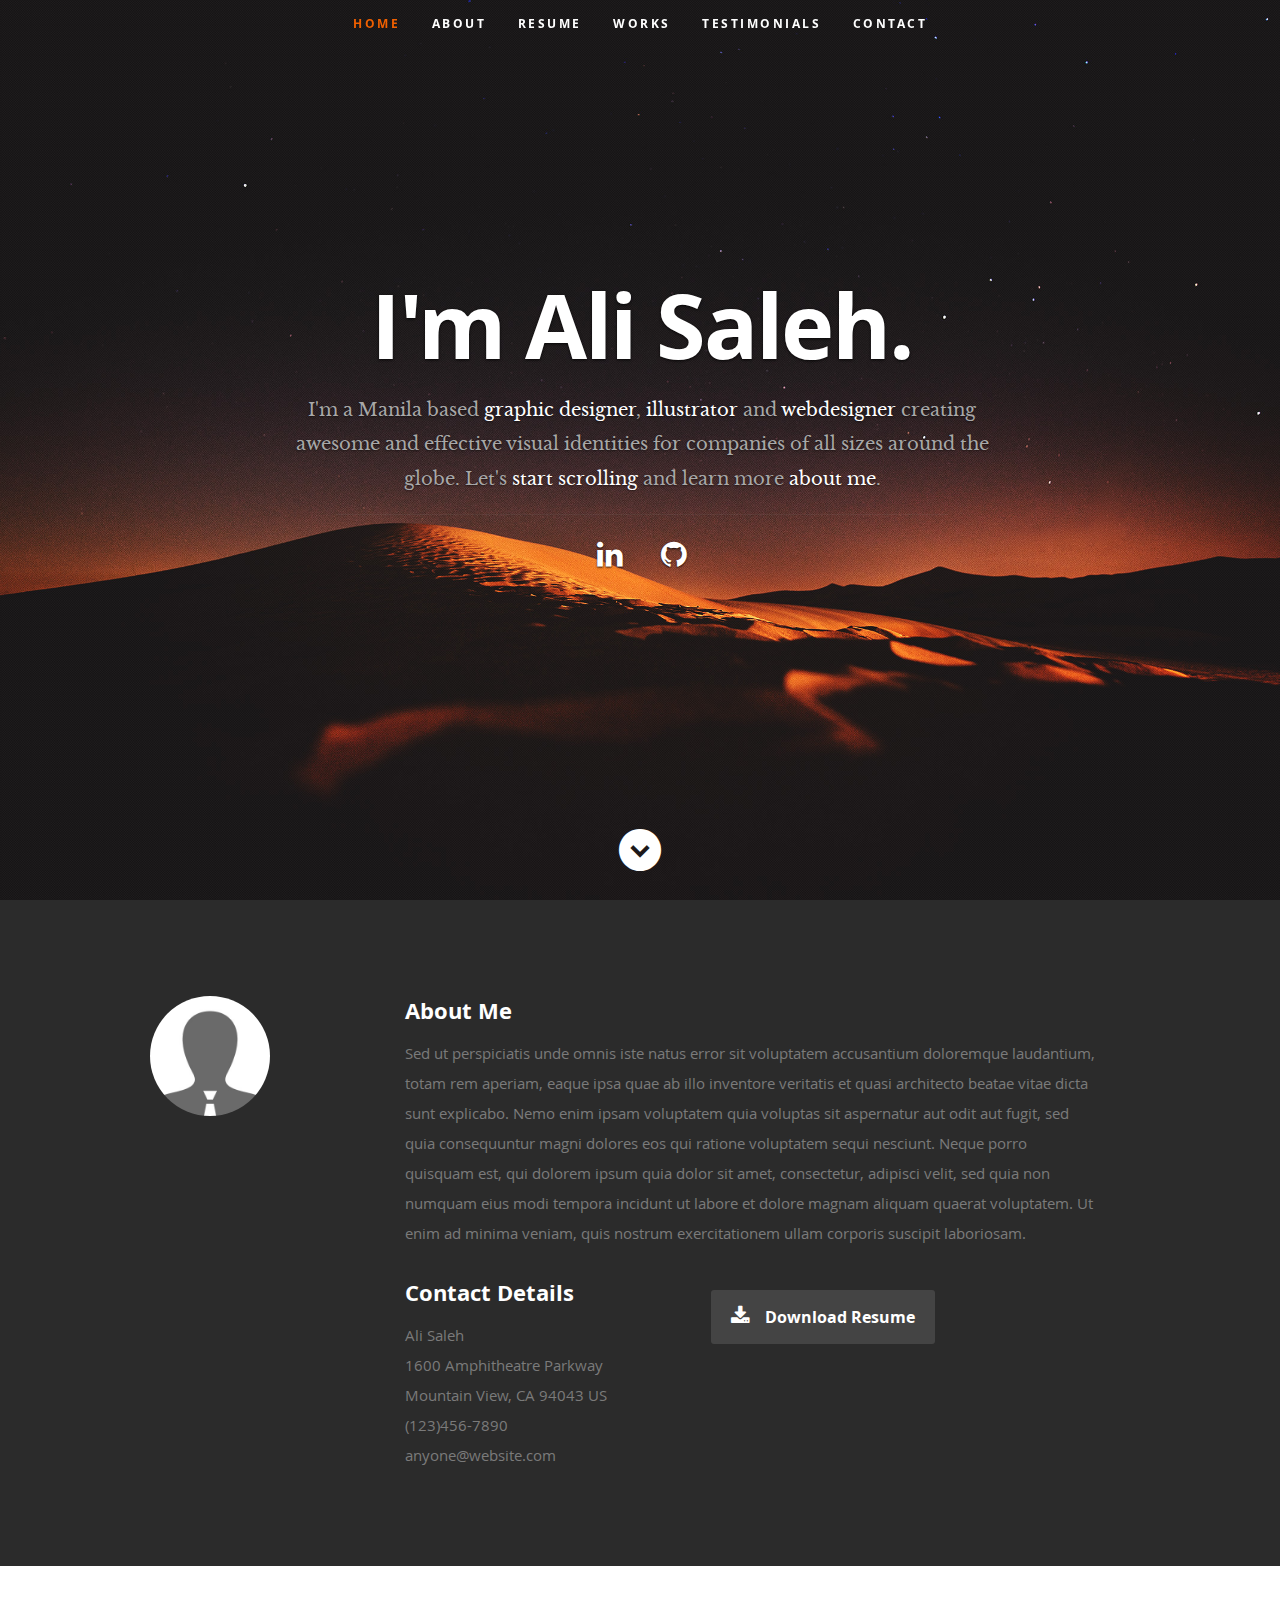
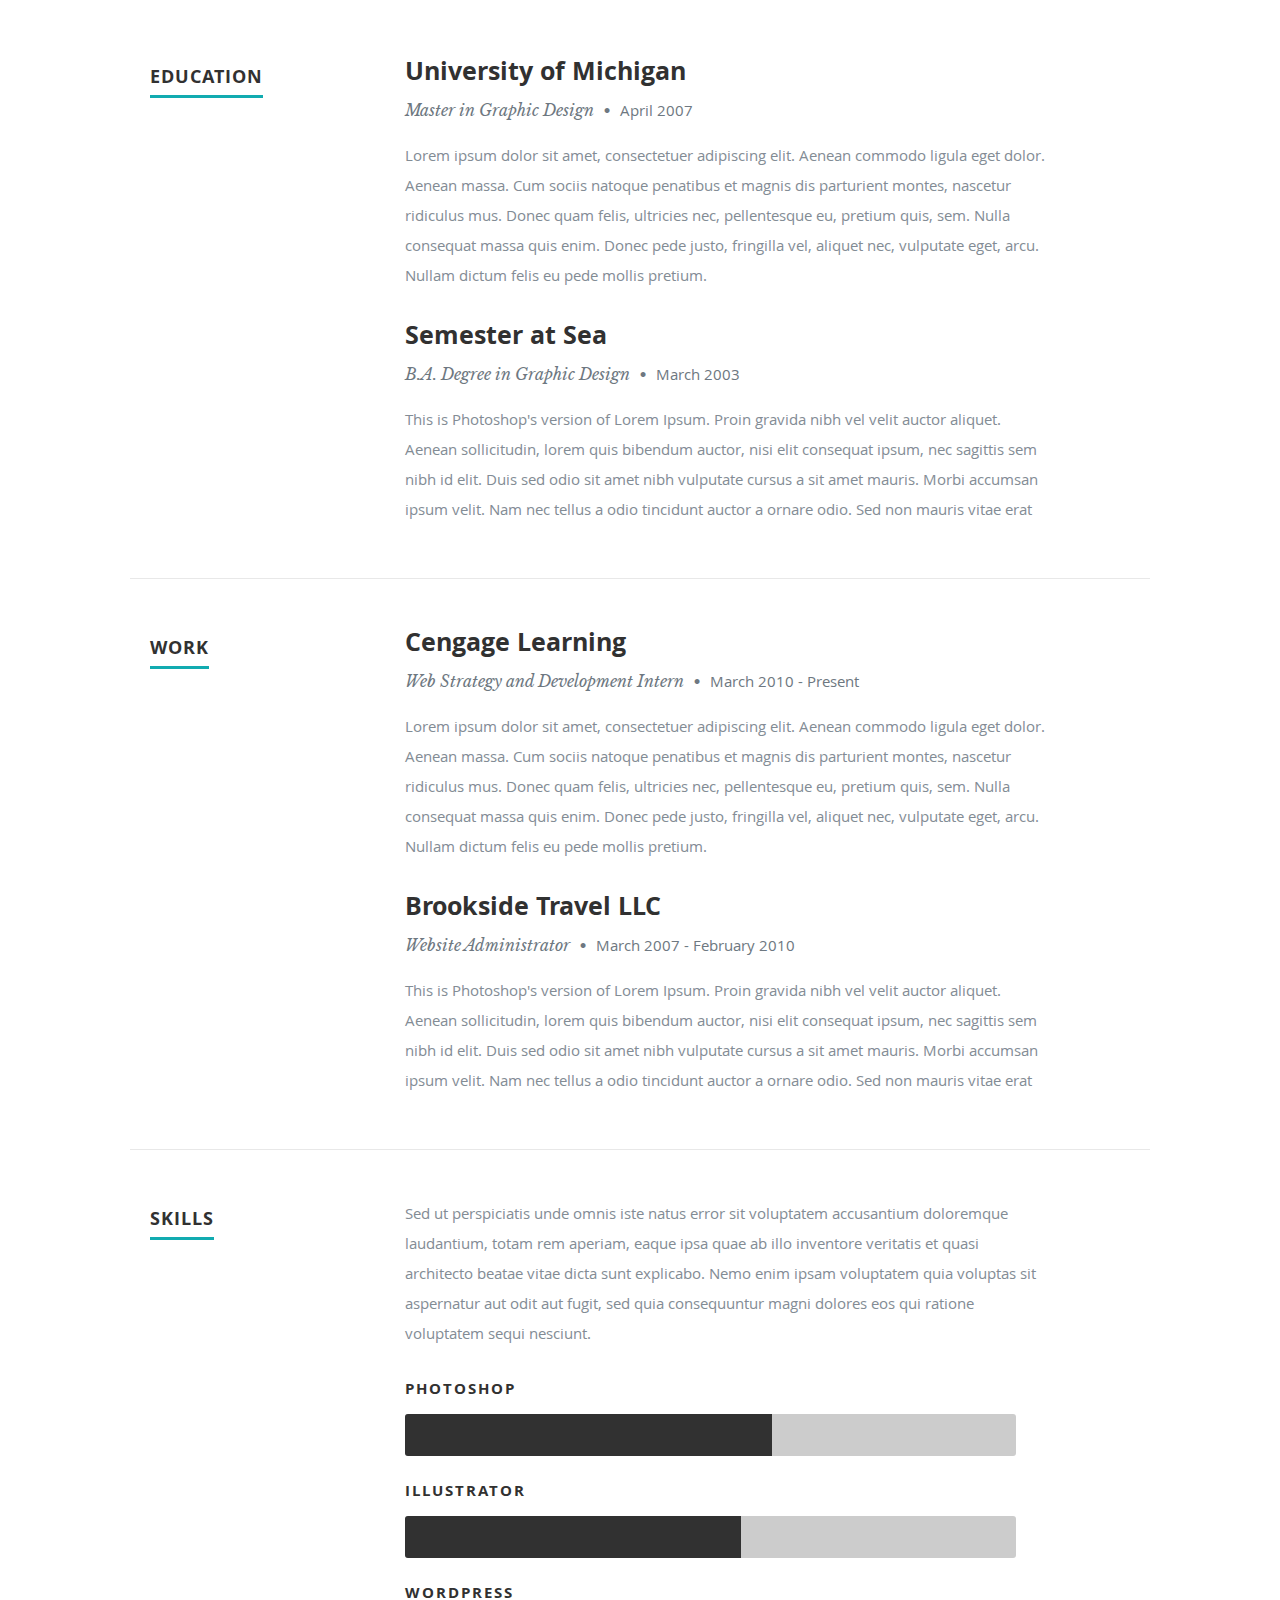
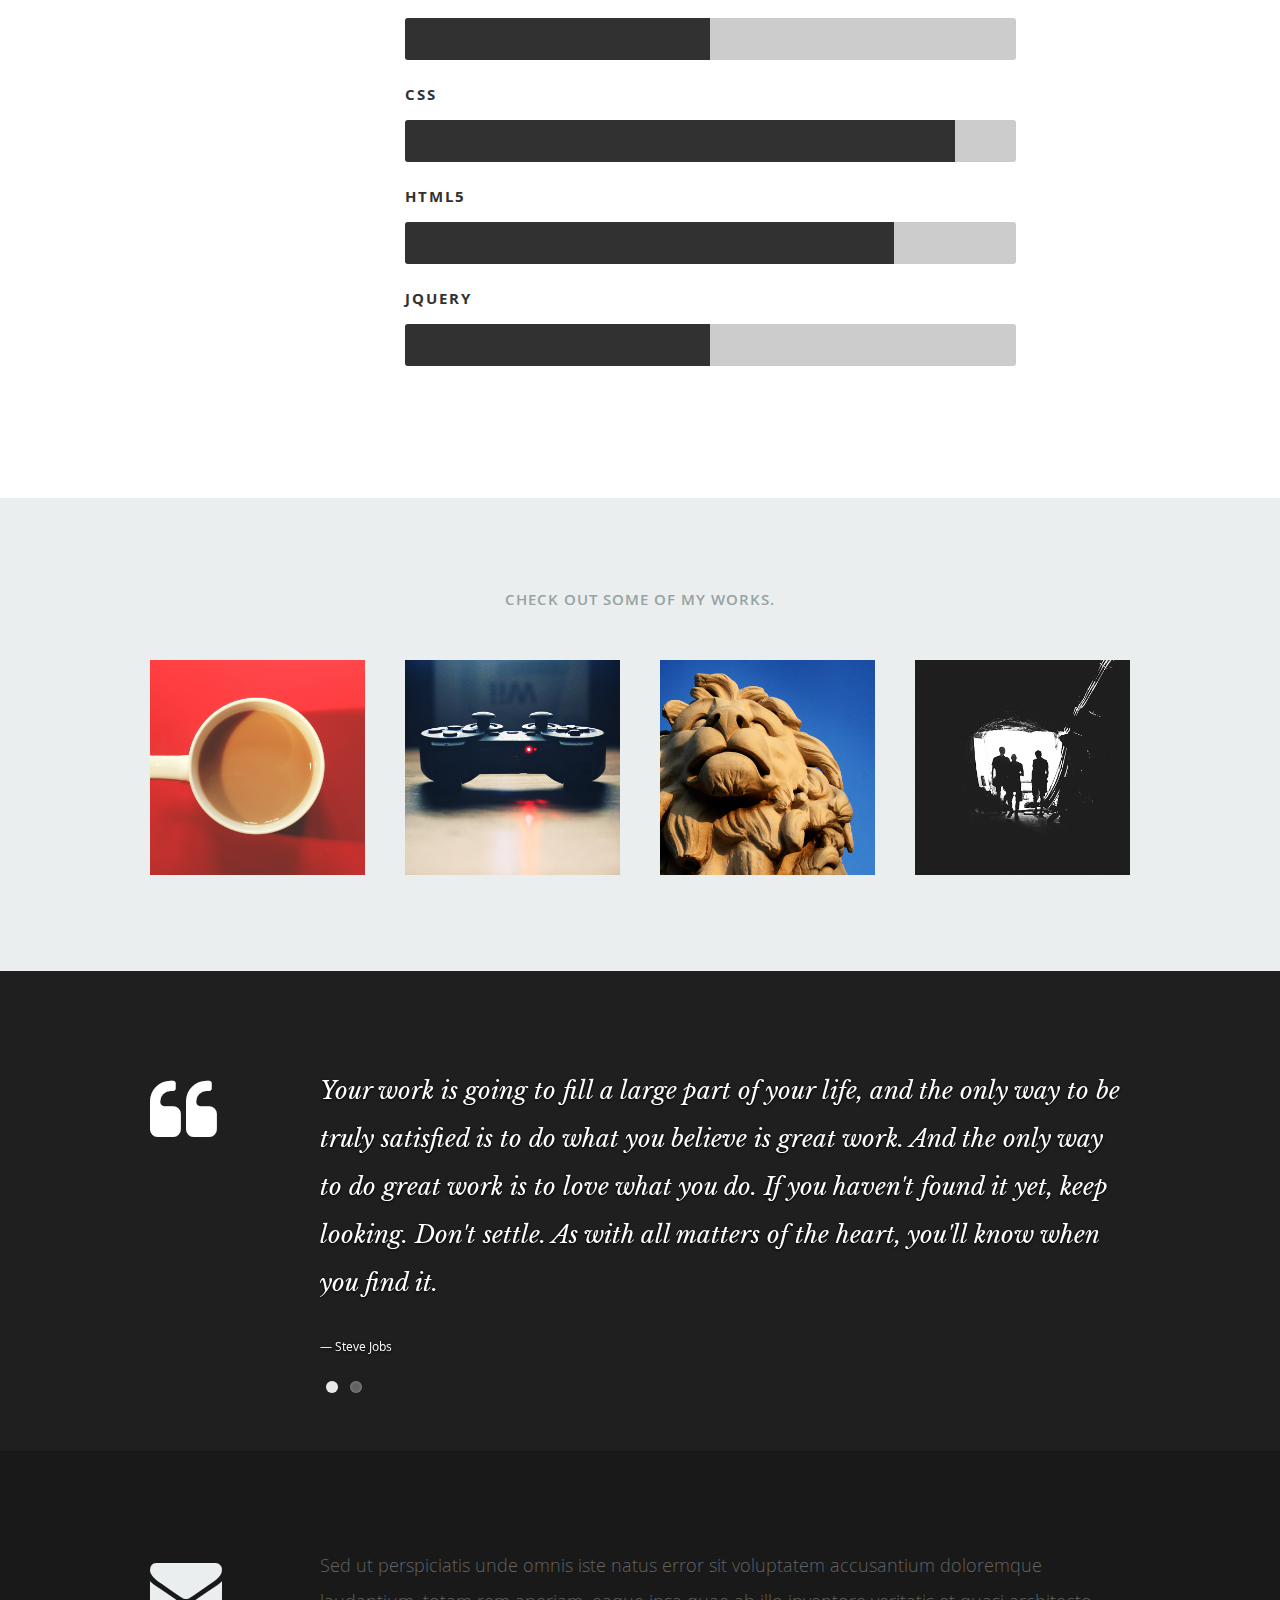
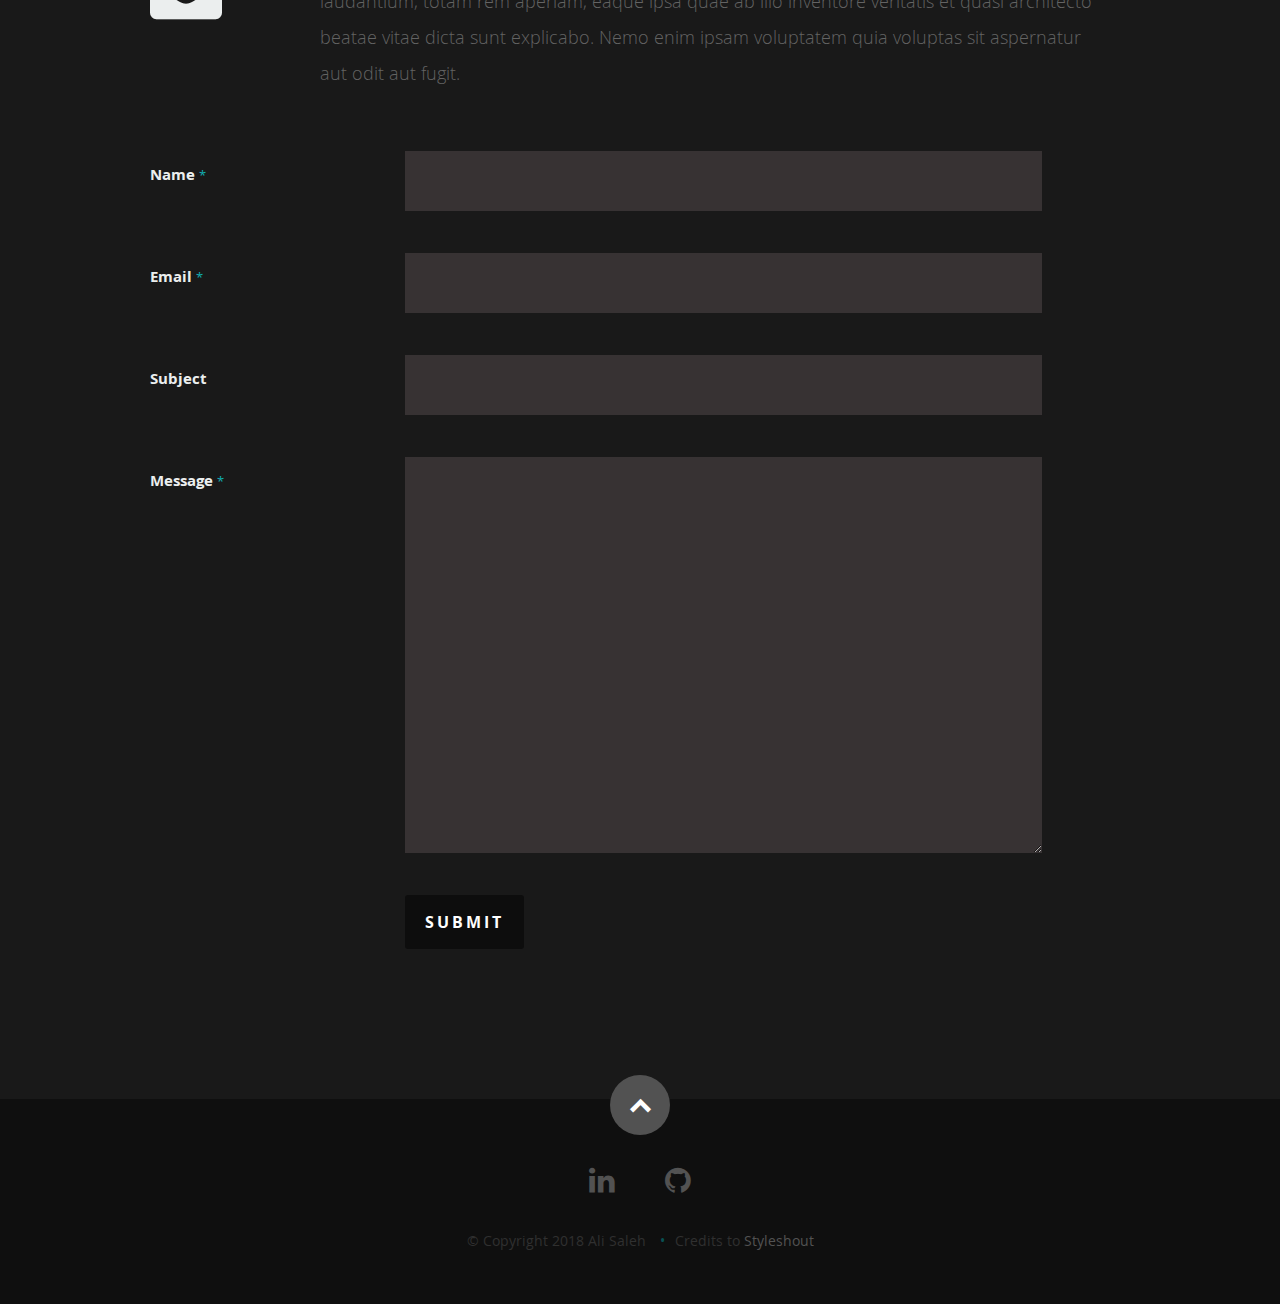
==== index.html @ df582eed "initial commit" ====
<!DOCTYPE html>
<!--[if lt IE 8 ]><html class="no-js ie ie7" lang="en"> <![endif]-->
<!--[if IE 8 ]><html class="no-js ie ie8" lang="en"> <![endif]-->
<!--[if (gte IE 8)|!(IE)]><!--><html class="no-js" lang="en"> <!--<![endif]-->
<head>

   <!--- Basic Page Needs
   ================================================== -->
   <meta charset="utf-8">
	<title>Ali Saleh</title>
	<meta name="description" content="">
	<meta name="author" content="">

   <!-- Mobile Specific Metas
   ================================================== -->
	<meta name="viewport" content="width=device-width, initial-scale=1, maximum-scale=1">

	<!-- CSS
    ================================================== -->
   <link rel="stylesheet" href="css/default.css">
	<link rel="stylesheet" href="css/layout.css">
   <link rel="stylesheet" href="css/media-queries.css">
   <link rel="stylesheet" href="css/magnific-popup.css">

   <!-- Script
   ================================================== -->
	<script src="js/modernizr.js"></script>

   <!-- Favicons
	================================================== -->
	<link rel="shortcut icon" href="favicon.png" >

</head>

<body>

   <!-- Header
   ================================================== -->
   <header id="home">

      <nav id="nav-wrap">

         <a class="mobile-btn" href="#nav-wrap" title="Show navigation">Show navigation</a>
	      <a class="mobile-btn" href="#" title="Hide navigation">Hide navigation</a>

         <ul id="nav" class="nav">
            <li class="current"><a class="smoothscroll" href="#home">Home</a></li>
            <li><a class="smoothscroll" href="#about">About</a></li>
	         <li><a class="smoothscroll" href="#resume">Resume</a></li>
            <li><a class="smoothscroll" href="#portfolio">Works</a></li>
            <li><a class="smoothscroll" href="#testimonials">Testimonials</a></li>
            <li><a class="smoothscroll" href="#contact">Contact</a></li>
         </ul> <!-- end #nav -->

      </nav> <!-- end #nav-wrap -->

      <div class="row banner">
         <div class="banner-text">
            <h1 class="responsive-headline">I'm Ali Saleh.</h1>
            <h3>I'm a Manila based <span>graphic designer</span>, <span>illustrator</span> and <span>webdesigner</span> creating awesome and
            effective visual identities for companies of all sizes around the globe. Let's <a class="smoothscroll" href="#about">start scrolling</a>
            and learn more <a class="smoothscroll" href="#about">about me</a>.</h3>
            <hr />
            <ul class="social">
               <li><a href="#"><i class="fa fa-linkedin"></i></a></li>
               <li><a href="#"><i class="fa fa-github"></i></a></li>
            </ul>
         </div>
      </div>

      <p class="scrolldown">
         <a class="smoothscroll" href="#about"><i class="icon-down-circle"></i></a>
      </p>

   </header> <!-- Header End -->


   <!-- About Section
   ================================================== -->
   <section id="about">

      <div class="row">

         <div class="three columns">

            <img class="profile-pic"  src="images/profilepic.jpg" alt="" />

         </div>

         <div class="nine columns main-col">

            <h2>About Me</h2>

            <p>Sed ut perspiciatis unde omnis iste natus error sit voluptatem accusantium doloremque laudantium, totam rem aperiam,
            eaque ipsa quae ab illo inventore veritatis et quasi architecto beatae vitae dicta sunt explicabo. Nemo enim ipsam
            voluptatem quia voluptas sit aspernatur aut odit aut fugit, sed quia consequuntur magni dolores eos qui ratione
            voluptatem sequi nesciunt. Neque porro quisquam est, qui dolorem ipsum quia dolor sit amet, consectetur, adipisci velit,
            sed quia non numquam eius modi tempora incidunt ut labore et dolore magnam aliquam quaerat voluptatem.
            Ut enim ad minima veniam, quis nostrum exercitationem ullam corporis suscipit laboriosam.
            </p>

            <div class="row">

               <div class="columns contact-details">

                  <h2>Contact Details</h2>
                  <p class="address">
						   <span>Ali Saleh</span><br>
						   <span>1600 Amphitheatre Parkway<br>
						         Mountain View, CA 94043 US
                     </span><br>
						   <span>(123)456-7890</span><br>
                     <span>anyone@website.com</span>
					   </p>

               </div>

               <div class="columns download">
                  <p>
                     <a href="#" class="button"><i class="fa fa-download"></i>Download Resume</a>
                  </p>
               </div>

            </div> <!-- end row -->

         </div> <!-- end .main-col -->

      </div>

   </section> <!-- About Section End-->


   <!-- Resume Section
   ================================================== -->
   <section id="resume">

      <!-- Education
      ----------------------------------------------- -->
      <div class="row education">

         <div class="three columns header-col">
            <h1><span>Education</span></h1>
         </div>

         <div class="nine columns main-col">

            <div class="row item">

               <div class="twelve columns">

                  <h3>University of Michigan</h3>
                  <p class="info">Master in Graphic Design <span>&bull;</span> <em class="date">April 2007</em></p>

                  <p>
                  Lorem ipsum dolor sit amet, consectetuer adipiscing elit. Aenean commodo ligula eget dolor. Aenean massa.
                  Cum sociis natoque penatibus et magnis dis parturient montes, nascetur ridiculus mus. Donec quam felis,
                  ultricies nec, pellentesque eu, pretium quis, sem. Nulla consequat massa quis enim.
                  Donec pede justo, fringilla vel, aliquet nec, vulputate eget, arcu. Nullam dictum felis eu pede mollis pretium.
                  </p>

               </div>

            </div> <!-- item end -->

            <div class="row item">

               <div class="twelve columns">

                  <h3>Semester at Sea</h3>
                  <p class="info">B.A. Degree in Graphic Design <span>&bull;</span> <em class="date">March 2003</em></p>

                  <p>
                  This is Photoshop's version  of Lorem Ipsum. Proin gravida nibh vel velit auctor aliquet.
                  Aenean sollicitudin, lorem quis bibendum auctor, nisi elit consequat ipsum, nec sagittis sem
                  nibh id elit. Duis sed odio sit amet nibh vulputate cursus a sit amet mauris. Morbi accumsan
                  ipsum velit. Nam nec tellus a odio tincidunt auctor a ornare odio. Sed non  mauris vitae erat
                  </p>

               </div>

            </div> <!-- item end -->

         </div> <!-- main-col end -->

      </div> <!-- End Education -->


      <!-- Work
      ----------------------------------------------- -->
      <div class="row work">

         <div class="three columns header-col">
            <h1><span>Work</span></h1>
         </div>

         <div class="nine columns main-col">

            <div class="row item">

               <div class="twelve columns">

                  <h3>Cengage Learning</h3>
                  <p class="info">Web Strategy and Development Intern <span>&bull;</span> <em class="date">March 2010 - Present</em></p>

                  <p>
                  Lorem ipsum dolor sit amet, consectetuer adipiscing elit. Aenean commodo ligula eget dolor. Aenean massa.
                  Cum sociis natoque penatibus et magnis dis parturient montes, nascetur ridiculus mus. Donec quam felis,
                  ultricies nec, pellentesque eu, pretium quis, sem. Nulla consequat massa quis enim.
                  Donec pede justo, fringilla vel, aliquet nec, vulputate eget, arcu. Nullam dictum felis eu pede mollis pretium.
                  </p>

               </div>

            </div> <!-- item end -->

            <div class="row item">

               <div class="twelve columns">

                  <h3>Brookside Travel LLC</h3>
                  <p class="info">Website Administrator <span>&bull;</span> <em class="date">March 2007 - February 2010</em></p>

                  <p>
                  This is Photoshop's version  of Lorem Ipsum. Proin gravida nibh vel velit auctor aliquet.
                  Aenean sollicitudin, lorem quis bibendum auctor, nisi elit consequat ipsum, nec sagittis sem
                  nibh id elit. Duis sed odio sit amet nibh vulputate cursus a sit amet mauris. Morbi accumsan
                  ipsum velit. Nam nec tellus a odio tincidunt auctor a ornare odio. Sed non  mauris vitae erat
                  </p>

               </div>

            </div> <!-- item end -->

         </div> <!-- main-col end -->

      </div> <!-- End Work -->


      <!-- Skills
      ----------------------------------------------- -->
      <div class="row skill">

         <div class="three columns header-col">
            <h1><span>Skills</span></h1>
         </div>

         <div class="nine columns main-col">

            <p>Sed ut perspiciatis unde omnis iste natus error sit voluptatem accusantium doloremque laudantium, totam rem aperiam,
            eaque ipsa quae ab illo inventore veritatis et quasi architecto beatae vitae dicta sunt explicabo. Nemo enim ipsam
            voluptatem quia voluptas sit aspernatur aut odit aut fugit, sed quia consequuntur magni dolores eos qui ratione
            voluptatem sequi nesciunt.
            </p>

				<div class="bars">

				   <ul class="skills">
					   <li><span class="bar-expand photoshop"></span><em>Photoshop</em></li>
             <li><span class="bar-expand illustrator"></span><em>Illustrator</em></li>
						 <li><span class="bar-expand wordpress"></span><em>Wordpress</em></li>
						 <li><span class="bar-expand css"></span><em>CSS</em></li>
						 <li><span class="bar-expand html5"></span><em>HTML5</em></li>
             <li><span class="bar-expand jquery"></span><em>jQuery</em></li>
					</ul>

				</div><!-- end skill-bars -->

			</div> <!-- main-col end -->

      </div> <!-- End skills -->

   </section> <!-- Resume Section End-->


   <!-- Portfolio Section
   ================================================== -->
   <section id="portfolio">

      <div class="row">

         <div class="twelve columns collapsed">

            <h1>Check Out Some of My Works.</h1>

            <!-- portfolio-wrapper -->
            <div id="portfolio-wrapper" class="bgrid-quarters s-bgrid-thirds cf">

          	   <div class="columns portfolio-item">
                  <div class="item-wrap">

                     <a href="#modal-01" title="">
                        <img alt="" src="images/portfolio/coffee.jpg">
                        <div class="overlay">
                           <div class="portfolio-item-meta">
          					      <h5>Coffee</h5>
                              <p>Illustrration</p>
          					   </div>
                        </div>
                        <div class="link-icon"><i class="icon-plus"></i></div>
                     </a>

                  </div>
          		</div> <!-- item end -->

               <div class="columns portfolio-item">
                  <div class="item-wrap">

                     <a href="#modal-02" title="">
                        <img alt="" src="images/portfolio/console.jpg">
                        <div class="overlay">
                           <div class="portfolio-item-meta">
          					      <h5>Console</h5>
                              <p>Web Development</p>
          					   </div>
                        </div>
                        <div class="link-icon"><i class="icon-plus"></i></div>
                     </a>

                  </div>
          		</div> <!-- item end -->

               <div class="columns portfolio-item">
                  <div class="item-wrap">

                     <a href="#modal-03" title="">
                        <img alt="" src="images/portfolio/judah.jpg">
                        <div class="overlay">
                           <div class="portfolio-item-meta">
          					      <h5>Judah</h5>
                              <p>Webdesign</p>
          					   </div>
                        </div>
                        <div class="link-icon"><i class="icon-plus"></i></div>
                     </a>

                  </div>
          		</div> <!-- item end -->

               <div class="columns portfolio-item">
                  <div class="item-wrap">

                     <a href="#modal-04" title="">
                        <img alt="" src="images/portfolio/into-the-light.jpg">
                        <div class="overlay">
                           <div class="portfolio-item-meta">
          					      <h5>Into The Light</h5>
                              <p>Photography</p>
          					   </div>
                        </div>
                        <div class="link-icon"><i class="icon-plus"></i></div>
                     </a>

                  </div>
          		</div> <!-- item end -->

            </div> <!-- portfolio-wrapper end -->

         </div> <!-- twelve columns end -->


         <!-- Modal Popup
	      --------------------------------------------------------------- -->

         <div id="modal-01" class="popup-modal mfp-hide">

		      <img class="scale-with-grid" src="images/portfolio/modals/m-coffee.jpg" alt="" />

		      <div class="description-box">
			      <h4>Coffee Cup</h4>
			      <p>Proin gravida nibh vel velit auctor aliquet. Aenean sollicitudin, lorem quis bibendum auctor, nisi elit consequat ipsum, nec sagittis sem nibh id elit.</p>
               <span class="categories"><i class="fa fa-tag"></i>Branding, Webdesign</span>
		      </div>

            <div class="link-box">
               <a href="http://www.behance.net">Details</a>
		         <a class="popup-modal-dismiss">Close</a>
            </div>

	      </div><!-- modal-01 End -->

         <div id="modal-02" class="popup-modal mfp-hide">

		      <img class="scale-with-grid" src="images/portfolio/modals/m-console.jpg" alt="" />

		      <div class="description-box">
			      <h4>Console</h4>
			      <p>Proin gravida nibh vel velit auctor aliquet. Aenean sollicitudin, lorem quis bibendum auctor, nisi elit consequat ipsum, nec sagittis sem nibh id elit.</p>
               <span class="categories"><i class="fa fa-tag"></i>Branding, Web Development</span>
		      </div>

            <div class="link-box">
               <a href="http://www.behance.net">Details</a>
		         <a class="popup-modal-dismiss">Close</a>
            </div>

	      </div><!-- modal-02 End -->

         <div id="modal-03" class="popup-modal mfp-hide">

		      <img class="scale-with-grid" src="images/portfolio/modals/m-judah.jpg" alt="" />

		      <div class="description-box">
			      <h4>Judah</h4>
			      <p>Proin gravida nibh vel velit auctor aliquet. Aenean sollicitudin, lorem quis bibendum auctor, nisi elit consequat ipsum, nec sagittis sem nibh id elit.</p>
               <span class="categories"><i class="fa fa-tag"></i>Branding</span>
		      </div>

            <div class="link-box">
               <a href="http://www.behance.net">Details</a>
		         <a class="popup-modal-dismiss">Close</a>
            </div>

	      </div><!-- modal-03 End -->

         <div id="modal-04" class="popup-modal mfp-hide">

		      <img class="scale-with-grid" src="images/portfolio/modals/m-intothelight.jpg" alt="" />

		      <div class="description-box">
			      <h4>Into the Light</h4>
			      <p>Proin gravida nibh vel velit auctor aliquet. Aenean sollicitudin, lorem quis bibendum auctor, nisi elit consequat ipsum, nec sagittis sem nibh id elit.</p>
               <span class="categories"><i class="fa fa-tag"></i>Photography</span>
		      </div>

            <div class="link-box">
               <a href="http://www.behance.net">Details</a>
		         <a class="popup-modal-dismiss">Close</a>
            </div>

	      </div><!-- modal-04 End -->

      </div> <!-- row End -->

   </section> <!-- Portfolio Section End-->

   <!-- Testimonials Section
   ================================================== -->
   <section id="testimonials">

      <div class="text-container">

         <div class="row">

            <div class="two columns header-col">

               <h1><span>Client Testimonials</span></h1>

            </div>

            <div class="ten columns flex-container">

               <div class="flexslider">

                  <ul class="slides">

                     <li>
                        <blockquote>
                           <p>Your work is going to fill a large part of your life, and the only way to be truly satisfied is
                           to do what you believe is great work. And the only way to do great work is to love what you do.
                           If you haven't found it yet, keep looking. Don't settle. As with all matters of the heart, you'll know when you find it.
                           </p>
                           <cite>Steve Jobs</cite>
                        </blockquote>
                     </li> <!-- slide ends -->

                     <li>
                        <blockquote>
                           <p>This is Photoshop's version  of Lorem Ipsum. Proin gravida nibh vel velit auctor aliquet.
                           Aenean sollicitudin, lorem quis bibendum auctor, nisi elit consequat ipsum, nec sagittis sem
                           nibh id elit. Duis sed odio sit amet nibh vulputate cursus a sit amet mauris.
                           </p>
                           <cite>Mr. Adobe</cite>
                        </blockquote>
                     </li> <!-- slide ends -->

                  </ul>

               </div> <!-- div.flexslider ends -->

            </div> <!-- div.flex-container ends -->

         </div> <!-- row ends -->

       </div>  <!-- text-container ends -->

   </section> <!-- Testimonials Section End-->


   <!-- Contact Section
   ================================================== -->
   <section id="contact">

         <div class="row section-head">

            <div class="two columns header-col">

               <h1><span>Get In Touch.</span></h1>

            </div>

            <div class="ten columns">

                  <p class="lead">Sed ut perspiciatis unde omnis iste natus error sit voluptatem accusantium doloremque laudantium, totam rem aperiam,
                  eaque ipsa quae ab illo inventore veritatis et quasi architecto beatae vitae dicta sunt explicabo. Nemo enim ipsam
                  voluptatem quia voluptas sit aspernatur aut odit aut fugit.
                  </p>

            </div>

         </div>

         <div class="row">

            <div class="twelve columns">

               <!-- form -->
               <form action="" method="post" id="contactForm" name="contactForm">
					<fieldset>

                  <div>
						   <label for="contactName">Name <span class="required">*</span></label>
						   <input type="text" value="" size="35" id="contactName" name="contactName">
                  </div>

                  <div>
						   <label for="contactEmail">Email <span class="required">*</span></label>
						   <input type="text" value="" size="35" id="contactEmail" name="contactEmail">
                  </div>

                  <div>
						   <label for="contactSubject">Subject</label>
						   <input type="text" value="" size="35" id="contactSubject" name="contactSubject">
                  </div>

                  <div>
                     <label for="contactMessage">Message <span class="required">*</span></label>
                     <textarea cols="50" rows="15" id="contactMessage" name="contactMessage"></textarea>
                  </div>

                  <div>
                     <button class="submit">Submit</button>
                     <span id="image-loader">
                        <img alt="" src="images/loader.gif">
                     </span>
                  </div>

					</fieldset>
				   </form> <!-- Form End -->

               <!-- contact-warning -->
               <div id="message-warning"> Error boy</div>
               <!-- contact-success -->
				   <div id="message-success">
                  <i class="fa fa-check"></i>Your message was sent, thank you!<br>
				   </div>

            </div>

      </div>

   </section> <!-- Contact Section End-->


   <!-- footer
   ================================================== -->
   <footer>

      <div class="row">

         <div class="twelve columns">

            <ul class="social-links">
               <li><a href="#"><i class="fa fa-linkedin"></i></a></li>
               <li><a href="#"><i class="fa fa-github"></i></a></li>
            </ul>

            <ul class="copyright">
               <li>&copy; Copyright 2018 Ali Saleh</li>
               <li>Credits to <a title="Styleshout" href="http://www.styleshout.com/">Styleshout</a></li>
            </ul>

         </div>

         <div id="go-top"><a class="smoothscroll" title="Back to Top" href="#home"><i class="icon-up-open"></i></a></div>

      </div>

   </footer> <!-- Footer End-->

   <!-- Java Script
   ================================================== -->
   <script src="http://ajax.googleapis.com/ajax/libs/jquery/1.10.2/jquery.min.js"></script>
   <script>window.jQuery || document.write('<script src="js/jquery-1.10.2.min.js"><\/script>')</script>
   <script type="text/javascript" src="js/jquery-migrate-1.2.1.min.js"></script>

   <script src="js/jquery.flexslider.js"></script>
   <script src="js/waypoints.js"></script>
   <script src="js/jquery.fittext.js"></script>
   <script src="js/magnific-popup.js"></script>
   <script src="js/init.js"></script>

</body>

</html>
---- css/default.css ----
/*
=====================================================================
*   Ceevee v1.0 Default Stylesheet
*   url: styleshout.com
*   03-17-2014
=====================================================================

TOC:
a. Webfonts and Icon fonts
b. Reset
c. Default Styles
   1. Basic
   2. Typography
   3. Links
   4. Images
   5. Buttons
   6. Forms
d. Grid
e. Others
   1. Clearing
   2. Misc

=====================================================================  */

/* ------------------------------------------------------------------ */
/* a. Webfonts and Icon fonts
 ------------------------------------------------------------------ */

@import url("fonts.css");
@import url("fontello/css/fontello.css");
@import url("font-awesome/css/font-awesome.min.css");

/* ------------------------------------------------------------------
/* b. Reset
      Adapted from:
      Normalize.css - https://github.com/necolas/normalize.css/
      HTML5 Doctor Reset - html5doctor.com/html-5-reset-stylesheet/
/* ------------------------------------------------------------------ */

html, body, div, span, object, iframe,
h1, h2, h3, h4, h5, h6, p, blockquote, pre,
abbr, address, cite, code,
del, dfn, em, img, ins, kbd, q, samp,
small, strong, sub, sup, var,
b, i,
dl, dt, dd, ol, ul, li,
fieldset, form, label, legend,
table, caption, tbody, tfoot, thead, tr, th, td,
article, aside, canvas, details, figcaption, figure,
footer, header, hgroup, menu, nav, section, summary,
time, mark, audio, video {
   margin: 0;
   padding: 0;
   border: 0;
   outline: 0;
   font-size: 100%;
   vertical-align: baseline;
   background: transparent;
}

article,aside,details,figcaption,figure,
footer,header,hgroup,menu,nav,section {
   display: block;
}

audio,
canvas,
video {
   display: inline-block;
}

audio:not([controls]) {
   display: none;
   height: 0;
}

[hidden] { display: none; }

code, kbd, pre, samp {
   font-family: monospace, serif;
   font-size: 1em;
}

pre {
   white-space: pre;
   white-space: pre-wrap;
   word-wrap: break-word;
}

blockquote, q { quotes: &#8220 &#8220; }

blockquote:before, blockquote:after,
q:before, q:after {
   content: '';
   content: none;
}

ins {
   background-color: #ff9;
   color: #000;
   text-decoration: none;
}

mark {
   background-color: #A7F4F6;
   color: #555;
}

del { text-decoration: line-through; }

abbr[title], dfn[title] {
   border-bottom: 1px dotted;
   cursor: help;
}

table {
   border-collapse: collapse;
   border-spacing: 0;
}


/* ------------------------------------------------------------------ */
/* c. Default and Basic Styles
      Adapted from:
      Skeleton CSS Framework - http://www.getskeleton.com/
      Typeplate Typographic Starter Kit - http://typeplate.com/
/* ------------------------------------------------------------------ */

/*  1. Basic  ------------------------------------------------------- */

*,
*:before,
*:after {
   -moz-box-sizing: border-box;
   -webkit-box-sizing: border-box;
   box-sizing: border-box;
}

html {
   font-size: 62.5%;
   -webkit-font-smoothing: antialiased;
}

body {
   background: #fff;
   font-family: 'opensans-regular', sans-serif;
   font-weight: normal;
   font-size: 15px;
   line-height: 30px;
	color: #838C95;

   -webkit-font-smoothing: antialiased; /* Fix for webkit rendering */
	-webkit-text-size-adjust: 100%;
}

/*  2. Typography
       Vertical rhythm with leading derived from 6
--------------------------------------------------------------------- */

h1, h2, h3, h4, h5, h6 {
   color: #313131;
	font-family: 'opensans-bold', sans-serif;
   font-weight: normal;
}
h1 a, h2 a, h3 a, h4 a, h5 a, h6 a { font-weight: inherit; }
h1 { font-size: 38px; line-height: 42px; margin-bottom: 12px; letter-spacing: -1px; }
h2 { font-size: 28px; line-height: 36px; margin-bottom: 6px; }
h3 { font-size: 22px; line-height: 30px; margin-bottom: 12px; }
h4 { font-size: 20px; line-height: 30px; margin-bottom: 6px; }
h5 { font-size: 18px; line-height: 30px; }
h6 { font-size: 14px; line-height: 30px; }
.subheader { }

p { margin: 0 0 30px 0; }
p img { margin: 0; }
p.lead {
   font: 19px/36px 'opensans-light', sans-serif;
   margin-bottom: 18px;
}

/* for 'em' and 'strong' tags, font-size and line-height should be same with
the body tag due to rendering problems in some browsers */
em { font: 15px/30px 'opensans-italic', sans-serif; }
strong, b { font: 15px/30px 'opensans-bold', sans-serif; }
small { font-size: 11px; line-height: inherit; }

/*	Blockquotes */
blockquote {
   margin: 30px 0px;
   padding-left: 40px;
   position: relative;
}
blockquote:before {
   content: "\201C";
   opacity: 0.45;
   font-size: 80px;
   line-height: 0px;
   margin: 0;
   font-family: arial, sans-serif;

   position: absolute;
   top:  30px;
	left: 0;
}
blockquote p {
   font-family: 'librebaskerville-italic', serif;
   padding: 0;
   font-size: 18px;
   line-height: 36px;
}
blockquote cite {
   display: block;
   font-size: 12px;
   font-style: normal;
   line-height: 18px;
}
blockquote cite:before { content: "\2014 \0020"; }
blockquote cite a,
blockquote cite a:visited { color: #8B9798; border: none }

/* ---------------------------------------------------------------------
/*  Pull Quotes Markup
/*
    <aside class="pull-quote">
		<blockquote>
			<p></p>
		</blockquote>
	 </aside>
/*
/* --------------------------------------------------------------------- */
.pull-quote {
   position: relative;
	padding: 18px 30px 18px 0px;
}
.pull-quote:before,
.pull-quote:after {
	height: 1em;
	opacity: 0.45;
	position: absolute;
	font-size: 80px;
   font-family: Arial, Sans-Serif;
}
.pull-quote:before {
	content: "\201C";
	top:  33px;
	left: 0;
}
.pull-quote:after {
	content: '\201D';
	bottom: -33px;
	right: 0;
}
.pull-quote blockquote {
   margin: 0;
}
.pull-quote blockquote:before {
   content: none;
}

/* Abbreviations */
abbr {
   font-family: 'opensans-bold', sans-serif;
	font-variant: small-caps;
	text-transform: lowercase;
   letter-spacing: .5px;
	color: gray;
}
abbr:hover { cursor: help; }

/* drop cap */
.drop-cap:first-letter {
	float: left;
	margin: 0;
	padding: 14px 6px 0 0;
	font-size: 84px;
	font-family: /* Copperplate */ 'opensans-bold', sans-serif;
   line-height: 60px;
	text-indent: 0;
	background: transparent;
	color: inherit;
}

hr { border: solid #E3E3E3; border-width: 1px 0 0; clear: both; margin: 11px 0 30px; height: 0; }


/*  3. Links  ------------------------------------------------------- */

a, a:visited {
   text-decoration: none;
   outline: 0;
   color: #11ABB0;

   -webkit-transition: color .3s ease-in-out;
   -moz-transition: color .3s ease-in-out;
   -o-transition: color .3s ease-in-out;
   transition: color .3s ease-in-out;
}
a:hover, a:focus { color: #313131; }
p a, p a:visited { line-height: inherit; }


/*  4. List  --------------------------------------------------------- */

ul, ol { margin-bottom: 24px; margin-top: 12px; }
ul { list-style: none outside; }
ol { list-style: decimal; }
ol, ul.square, ul.circle, ul.disc { margin-left: 30px; }
ul.square { list-style: square outside; }
ul.circle { list-style: circle outside; }
ul.disc { list-style: disc outside; }
ul ul, ul ol,
ol ol, ol ul { margin: 6px 0 6px 30px; }
ul ul li, ul ol li,
ol ol li, ol ul li { margin-bottom: 6px; }
li { line-height: 18px; margin-bottom: 12px; }
ul.large li { }
li p { }

/* ---------------------------------------------------------------------
/*  Stats Tab Markup

    <ul class="stats-tabs">
		<li><a href="#">[value]<b>[name]</b></a></li>
	 </ul>

    Extend this object into your markup.
/*
/* --------------------------------------------------------------------- */
.stats-tabs {
   padding: 0;
   margin: 24px 0;
}
.stats-tabs li {
	display: inline-block;
	margin: 0 10px 18px 0;
	padding: 0 10px 0 0;
	border-right: 1px solid #ccc;
}
.stats-tabs li:last-child {
	margin: 0;
	padding: 0;
	border: none;
}
.stats-tabs li a {
	display: inline-block;
	font-size: 22px;
	font-family: 'opensans-bold', sans-serif;
   border: none;
   color: #313131;
}
.stats-tabs li a:hover {
   color:#11ABB0;
}
.stats-tabs li a b {
	display: block;
	margin: 6px 0 0 0;
	font-size: 13px;
	font-family: 'opensans-regular', sans-serif;
   color: #8B9798;
}

/* definition list */
dl { margin: 12px 0; }
dt { margin: 0; color:#11ABB0; }
dd { margin: 0 0 0 20px; }

/* Lining Definition Style Markup */
.lining dt,
.lining dd {
	display: inline;
	margin: 0;
}
.lining dt + dt:before,
.lining dd + dt:before {
	content: "\A";
	white-space: pre;
}
.lining dd + dd:before {
	content: ", ";
}
.lining dd:before {
	content: ": ";
	margin-left: -0.2em;
}

/* Dictionary Definition Style Markup */
.dictionary-style dt {
	display: inline;
	counter-reset: definitions;
}
.dictionary-style dt + dt:before {
	content: ", ";
	margin-left: -0.2em;
}
.dictionary-style dd {
	display: block;
	counter-increment: definitions;
}
.dictionary-style dd:before {
	content: counter(definitions, decimal) ". ";
}

/* Pagination */
.pagination {
   margin: 36px auto;
   text-align: center;
}
.pagination ul li {
   display: inline-block;
   margin: 0;
   padding: 0;
}
.pagination .page-numbers {
   font: 15px/18px 'opensans-bold', sans-serif;
   display: inline-block;
   padding: 6px 10px;
   margin-right: 3px;
   margin-bottom: 6px;
	color: #6E757C;
	background-color: #E6E8EB;

	-webkit-transition: all 200ms ease-in-out;
	-moz-transition: all 200ms ease-in-out;
	-o-transition: all 200ms ease-in-out;
	-ms-transition: all 200ms ease-in-out;
	transition: all 200ms ease-in-out;

   -moz-border-radius: 3px;
   -webkit-border-radius: 3px;
   -khtml-border-radius: 3px;
	border-radius: 3px;
}
.pagination .page-numbers:hover {
   background: #838A91;
   color: #fff;
}
.pagination .current,
.pagination .current:hover {
   background-color: #11ABB0;
   color: #fff;
}
.pagination .inactive,
.pagination .inactive:hover {
   background-color: #E6E8EB;
	color: #A9ADB2;
}
.pagination .prev, .pagination .next {}

/*  5. Images  --------------------------------------------------------- */

img {
   max-width: 100%;
   height: auto;
}
img.pull-right { margin: 12px 0px 0px 18px; }
img.pull-left { margin: 12px 18px 0px 0px; }

/*  6. Buttons  --------------------------------------------------------- */

.button,
.button:visited,
button,
input[type="submit"],
input[type="reset"],
input[type="button"] {
   font: 16px/30px 'opensans-bold', sans-serif;
   background: #11ABB0;
   display: inline-block;
	text-decoration: none;
   letter-spacing: 0;
   color: #fff;
	padding: 12px 20px;
	margin-bottom: 18px;
   border: none;
   cursor: pointer;
   height: auto;

   -webkit-transition: all .2s ease-in-out;
	-moz-transition: all .2s ease-in-out;
	-o-transition: all .2s ease-in-out;
	-ms-transition: all .2s ease-in-out;
	transition: all .2s ease-in-out;

   -moz-border-radius: 3px;
   -webkit-border-radius: 3px;
   -khtml-border-radius: 3px;
   border-radius: 3px;
}

.button:hover,
button:hover,
input[type="submit"]:hover,
input[type="reset"]:hover,
input[type="button"]:hover {
   background: #3d4145;
   color: #fff;
}

.button:active,
button:active,
input[type="submit"]:active,
input[type="reset"]:active,
input[type="button"]:active {
   background: #3d4145;
   color: #fff;
}

.button.full-width,
button.full-width,
input[type="submit"].full-width,
input[type="reset"].full-width,
input[type="button"].full-width {
	width: 100%;
	padding-left: 0 !important;
	padding-right: 0 !important;
	text-align: center;
}

/* Fix for odd Mozilla border & padding issues */
button::-moz-focus-inner,
input::-moz-focus-inner {
    border: 0;
    padding: 0;
}


/*  7. Forms  --------------------------------------------------------- */

form { margin-bottom: 24px; }
fieldset { margin-bottom: 24px; }

input[type="text"],
input[type="password"],
input[type="email"],
textarea,
select {
   display: block;
   padding: 18px 15px;
   margin: 0 0 24px 0;
   border: 0;
   outline: none;
   vertical-align: middle;
   min-width: 225px;
	max-width: 100%;
   font-size: 15px;
   line-height: 24px;
	color: #647373;
	background: #D3D9D9;

}

/* select { padding: 0;
   width: 220px;
   } */

input[type="text"]:focus,
input[type="password"]:focus,
input[type="email"]:focus,
textarea:focus {
   color: #B3B7BC;
	background-color: #3d4145;
}

textarea { min-height: 220px; }

label,
legend {
   font: 16px/24px 'opensans-bold', sans-serif;
	margin: 12px 0;
   color: #3d4145;
   display: block;
}
label span,
legend span {
	color: #8B9798;
   font: 14px/24px 'opensans-regular', sans-serif;
}

input[type="checkbox"],
input[type="radio"] {
    font-size: 15px;
    color: #737373;
}

input[type="checkbox"] { display: inline; }

/* ------------------------------------------------------------------ */
/* d. Grid
---------------------------------------------------------------------
   gutter = 40px.
/* ------------------------------------------------------------------ */

/* default
--------------------------------------------------------------- */
.row {
   width: 96%;
   max-width: 1020px;
   margin: 0 auto;
}
/* fixed width for IE8 */
.ie .row { width: 1000px ; }

.narrow .row { max-width: 980px; }

.row .row { width: auto; max-width: none; margin: 0 -20px; }

/* row clearing */
.row:before,
.row:after {
    content: " ";
    display: table;
}
.row:after {
    clear: both;
}

.column, .columns {
   position: relative;
   padding: 0 20px;
   min-height: 1px;
   float: left;
}
.column.centered, .columns.centered  {
    float: none;
    margin: 0 auto;
}

/* removed gutters */
.row.collapsed > .column,
.row.collapsed > .columns,
.column.collapsed, .columns.collapsed  { padding: 0; }

[class*="column"] + [class*="column"]:last-child { float: right; }
[class*="column"] + [class*="column"].end { float: right; }

/* column widths */
.row .one         { width: 8.33333%; }
.row .two         { width: 16.66667%; }
.row .three       { width: 25%; }
.row .four        { width: 33.33333%; }
.row .five        { width: 41.66667%; }
.row .six         { width: 50%; }
.row .seven       { width: 58.33333%; }
.row .eight       { width: 66.66667%; }
.row .nine        { width: 75%; }
.row .ten         { width: 83.33333%; }
.row .eleven      { width: 91.66667%; }
.row .twelve      { width: 100%; }

/* Offsets */
.row .offset-1    { margin-left: 8.33333%; }
.row .offset-2    { margin-left: 16.66667%; }
.row .offset-3    { margin-left: 25%; }
.row .offset-4    { margin-left: 33.33333%; }
.row .offset-5    { margin-left: 41.66667%; }
.row .offset-6    { margin-left: 50%; }
.row .offset-7    { margin-left: 58.33333%; }
.row .offset-8    { margin-left: 66.66667%; }
.row .offset-9    { margin-left: 75%; }
.row .offset-10   { margin-left: 83.33333%; }
.row .offset-11   { margin-left: 91.66667%; }

/* Push/Pull */
.row .push-1      { left: 8.33333%; }
.row .pull-1      { right: 8.33333%; }
.row .push-2      { left: 16.66667%; 	}
.row .pull-2      { right: 16.66667%; }
.row .push-3      { left: 25%; }
.row .pull-3      { right: 25%;	}
.row .push-4      { left: 33.33333%; }
.row .pull-4      { right: 33.33333%; }
.row .push-5      { left: 41.66667%; }
.row .pull-5      { right: 41.66667%; }
.row .push-6      { left: 50%; }
.row .pull-6      { right: 50%; }
.row .push-7      { left: 58.33333%; }
.row .pull-7      { right: 58.33333%; }
.row .push-8      { left: 66.66667%; 	}
.row .pull-8      { right: 66.66667%; }
.row .push-9      { left: 75%; }
.row .pull-9      { right: 75%; }
.row .push-10     { left: 83.33333%; }
.row .pull-10     { right: 83.33333%; }
.row .push-11     { left: 91.66667%; }
.row .pull-11     { right: 91.66667%; }

/* block grids
--------------------------------------------------------------------- */
.bgrid-sixths [class*="column"]   { width: 16.66667%; }
.bgrid-quarters [class*="column"] { width: 25%; }
.bgrid-thirds [class*="column"]   { width: 33.33333%; }
.bgrid-halves [class*="column"]   { width: 50%; }

[class*="bgrid"] [class*="column"] + [class*="column"]:last-child { float: left; }

/* Left clearing for block grid columns - columns that changes width in
different screen sizes. Allows columns with different heights to align
properly.
--------------------------------------------------------------------- */
.first { clear: left; }   /* first column in default screen */
.s-first { clear: none; } /* first column in smaller screens */

/* smaller screens
--------------------------------------------------------------- */
@media only screen and (max-width: 900px) {

   /* block grids on small screens */
   .s-bgrid-sixths [class*="column"]   { width: 16.66667%; }
   .s-bgrid-quarters [class*="column"] { width: 25%; }
   .s-bgrid-thirds [class*="column"]   { width: 33.33333%; }
   .s-bgrid-halves [class*="column"]   { width: 50%; }

   /* block grids left clearing */
   .first { clear: none; }
   .s-first { clear: left; }

}

/* mobile wide/smaller tablets
--------------------------------------------------------------- */
@media only screen and (max-width: 767px) {

   .row {
	   width: 460px;
	   margin: 0 auto;
      padding: 0;
	}
   .column, .columns {
	   width: auto !important;
	   float: none;
	   margin-left: 0;
	   margin-right: 0;
      padding: 0 30px;
   }
   .row .row { width: auto; max-width: none; margin: 0 -30px; }

   [class*="column"] + [class*="column"]:last-child { float: none; }
   [class*="bgrid"] [class*="column"] + [class*="column"]:last-child { float: none; }

   /* Offsets */
   .row .offset-1    { margin-left: 0%; }
   .row .offset-2    { margin-left: 0%; }
   .row .offset-3    { margin-left: 0%; }
   .row .offset-4    { margin-left: 0%; }
   .row .offset-5    { margin-left: 0%; }
   .row .offset-6    { margin-left: 0%; }
   .row .offset-7    { margin-left: 0%; }
   .row .offset-8    { margin-left: 0%; }
   .row .offset-9    { margin-left: 0%; }
   .row .offset-10   { margin-left: 0%; }
   .row .offset-11   { margin-left: 0%; }
}

/* mobile narrow
--------------------------------------------------------------- */
@media only screen and (max-width: 460px) {

   .row { width: auto; }

}

/* larger screens
--------------------------------------------------------------- */
@media screen and (min-width: 1200px) {

   .wide .row { max-width: 1180px; }

}

/* ------------------------------------------------------------------ */
/* e. Others
/* ------------------------------------------------------------------ */

/*  1. Clearing
    (http://nicolasgallagher.com/micro-clearfix-hack/
--------------------------------------------------------------------- */

.cf:before,
.cf:after {
    content: " ";
    display: table;
}
.cf:after {
    clear: both;
}

/*  2. Misc -------------------------------------------------------- */

.remove-bottom { margin-bottom: 0 !important; }
.half-bottom { margin-bottom: 12px !important; }
.add-bottom { margin-bottom: 24px !important; }
.no-border { border: none; }

.text-center  { text-align: center !important; }
.text-left    { text-align: left !important; }
.text-right   { text-align: right !important; }
.pull-left    { float: left !important; }
.pull-right   { float: right !important; }
.align-center {
	margin-left: auto !important;
	margin-right: auto !important;
	text-align: center !important;
}
---- css/layout.css ----
/*
=====================================================================
*   Ceevee v1.0 Layout Stylesheet
*   url: styleshout.com
*   03-18-2014
=====================================================================

   TOC:
   a. General Styles
   b. Header Styles
   c. About Section
   d. Resume Section
   e. Portfolio Section
   f. Call To Action Section
   g. Testimonials Section
   h. Contact Section
   i. Footer

===================================================================== */

/* ------------------------------------------------------------------ */
/* a. General Styles
/* ------------------------------------------------------------------ */

body { background: #0f0f0f; }

/* ------------------------------------------------------------------ */
/* b. Header Styles
/* ------------------------------------------------------------------ */

header {
   position: relative;
   height: 800px;
   min-height: 500px;
   width: 100%;
   background: #161415 url(../images/header-background.jpg) no-repeat top center;
   background-size: cover !important;
	-webkit-background-size: cover !important;
   text-align: center;
   overflow: hidden;
}

/* vertically center banner section */
header:before {
   content: '';
   display: inline-block;
   vertical-align: middle;
   height: 100%;
}
header .banner {
   display: inline-block;
   vertical-align: middle;
   margin: 0 auto;
   width: 85%;
   padding-bottom: 30px;s
   text-align: center;
}

header .banner-text { width: 100%; }
header .banner-text h1 {
   font: 90px/1.1em 'opensans-bold', sans-serif;
   color: #fff;
   letter-spacing: -2px;
   margin: 0 auto 18px auto;
   text-shadow: 0px 1px 3px rgba(0, 0, 0, .8);
}
header .banner-text h3 {
   font: 18px/1.9em 'librebaskerville-regular', serif;
   color: #A8A8A8;
   margin: 0 auto;
   width: 70%;
   text-shadow: 0px 1px 2px rgba(0, 0, 0, .5);
}
header .banner-text h3 span,
header .banner-text h3 a {
   color: #fff;
}
header .banner-text hr {
   width: 60%;
   margin: 18px auto 24px auto;
   border-color: #2F2D2E;
   border-color: rgba(150, 150, 150, .1);
}

/* header social links */
header .social {
   margin: 24px 0;
   padding: 0;
   font-size: 30px;
   text-shadow: 0px 1px 2px rgba(0, 0, 0, .8);
}
header .social li {
   display: inline-block;
   margin: 0 15px;
   padding: 0;
}
header .social li a { color: #fff; }
header .social li a:hover { color: #11ABB0; }

/* scrolldown link */
header .scrolldown a {
   position: absolute;
   bottom: 30px;
   left: 50%;
   margin-left: -29px;
   color: #fff;
   display: block;
   height: 42px;
   width: 42px;
   font-size: 42px;
   line-height: 42px;
   color: #fff;
   border-radius: 100%;

   -webkit-transition: all .3s ease-in-out;
   -moz-transition: all .3s ease-in-out;
   -o-transition: all .3s ease-in-out;
   transition: all .3s ease-in-out;
}
header .scrolldown a:hover { color: #11ABB0; }

/* primary navigation
--------------------------------------------------------------------- */
#nav-wrap ul, #nav-wrap li, #nav-wrap a {
	 margin: 0;
	 padding: 0;
	 border: none;
	 outline: none;
}

/* nav-wrap */
#nav-wrap {
   font: 12px 'opensans-bold', sans-serif;
   width: 100%;
   text-transform: uppercase;
   letter-spacing: 2.5px;
   margin: 0 auto;
   z-index: 100;
   position: fixed;
   left: 0;
   top: 0;
}
.opaque { background-color: #333; }

/* hide toggle button */
#nav-wrap > a.mobile-btn { display: none; }

ul#nav {
   min-height: 48px;
   width: auto;

   /* center align the menu */
   text-align: center;
}
ul#nav li {
   position: relative;
   list-style: none;
   height: 48px;
   display: inline-block;
}

/* Links */
ul#nav li a {

/* 8px padding top + 8px padding bottom + 32px line-height = 48px */

   display: inline-block;
   padding: 8px 13px;
   line-height: 32px;
	text-decoration: none;
   text-align: left;
   color: #fff;

	-webkit-transition: color .2s ease-in-out;
	-moz-transition: color .2s ease-in-out;
	-o-transition: color .2s ease-in-out;
	-ms-transition: color .2s ease-in-out;
	transition: color .2s ease-in-out;
}

ul#nav li a:active { background-color: transparent !important; }
ul#nav li.current a { color: #F06000; }


/* ------------------------------------------------------------------ */
/* c. About Section
/* ------------------------------------------------------------------ */

#about {
   background: #2B2B2B;
   padding-top: 96px;
   padding-bottom: 66px;
   overflow: hidden;
}

#about a, #about a:visited  { color: #fff; }
#about a:hover, #about a:focus { color: #11ABB0; }

#about h2 {
   font: 22px/30px 'opensans-bold', sans-serif;
   color: #fff;
   margin-bottom: 12px;
}
#about p {
   line-height: 30px;
   color: #7A7A7A;
}
#about .profile-pic {
   position: relative;
   width: 120px;
   height: 120px;
   border-radius: 100%;
}
#about .contact-details { width: 41.66667%; }
#about .download {
   width: 58.33333%;
   padding-top: 6px;
}
#about .main-col { padding-right: 5%; }
#about .download .button {
   margin-top: 6px;
   background: #444;
}
#about .download .button:hover {
   background: #fff;
   color: #2B2B2B;
}
#about .download .button i {
   margin-right: 15px;
   font-size: 20px;
}


/* ------------------------------------------------------------------ */
/* d. Resume Section
/* ------------------------------------------------------------------ */

#resume {
   background: #fff;
   padding-top: 90px;
   padding-bottom: 72px;
   overflow: hidden;
}

#resume a, #resume a:visited  { color: #11ABB0; }
#resume a:hover, #resume a:focus { color: #313131; }

#resume h1 {
   font: 18px/24px 'opensans-bold', sans-serif;
   text-transform: uppercase;
   letter-spacing: 1px;
}
#resume h1 span {
   border-bottom: 3px solid #11ABB0;
   padding-bottom: 6px;
}
#resume h3 {
   font: 25px/30px 'opensans-bold', sans-serif;
}

#resume .header-col { padding-top: 9px; }
#resume .main-col { padding-right: 10%; }

.education, .work {
   margin-bottom: 48px;
   padding-bottom: 24px;
   border-bottom: 1px solid #E8E8E8;
}
#resume .info {
   font: 16px/24px 'librebaskerville-italic', serif;
   color: #6E7881;
   margin-bottom: 18px;
   margin-top: 9px;
}
#resume .info span {
   margin-right: 5px;
   margin-left: 5px;
}
#resume .date {
   font: 15px/24px 'opensans-regular', sans-serif;
   margin-top: 6px;
}

/*----------------------------------------------*/
/*	Skill Bars
/*----------------------------------------------*/

.bars {
	width: 95%;
	float: left;
	padding: 0;
	text-align: left;
}
.bars .skills {
  	margin-top: 36px;
   list-style: none;
}
.bars li {
   position: relative;
  	margin-bottom: 60px;
  	background: #ccc;
  	height: 42px;
  	border-radius: 3px;
}
.bars li em {
	font: 15px 'opensans-bold', sans-serif;
   color: #313131;
	text-transform: uppercase;
   letter-spacing: 2px;
	font-weight: normal;
   position: relative;
	top: -36px;
}
.bar-expand {
   position: absolute;
   left: 0;
   top: 0;

   margin: 0;
   padding-right: 24px;
  	background: #313131;
   display: inline-block;
  	height: 42px;
   line-height: 42px;
   border-radius: 3px 0 0 3px;
}

.photoshop {
  	width: 60%;
  	-moz-animation: photoshop 2s ease;
  	-webkit-animation: photoshop 2s ease;
}
.illustrator {
  	width: 55%;
  	-moz-animation: illustrator 2s ease;
  	-webkit-animation: illustrator 2s ease;
}
.wordpress {
  	width: 50%;
  	-moz-animation: wordpress 2s ease;
  	-webkit-animation: wordpress 2s ease;
}
.css {
  	width: 90%;
  	-moz-animation: css 2s ease;
  	-webkit-animation: css 2s ease;
}
.html5 {
  	width: 80%;
  	-moz-animation: html5 2s ease;
  	-webkit-animation: html5 2s ease;
}
.jquery {
  	width: 50%;
  	-moz-animation: jquery 2s ease;
  	-webkit-animation: jquery 2s ease;
}

@-moz-keyframes photoshop {
  0%   { width: 0px;  }
  100% { width: 60%;  }
}
@-moz-keyframes illustrator {
  0%   { width: 0px;  }
  100% { width: 55%;  }
}
@-moz-keyframes wordpress {
  0%   { width: 0px;  }
  100% { width: 50%;  }
}
@-moz-keyframes css {
  0%   { width: 0px;  }
  100% { width: 90%;  }
}
@-moz-keyframes html5 {
  0%   { width: 0px;  }
  100% { width: 80%;  }
}
@-moz-keyframes jquery {
  0%   { width: 0px;  }
  100% { width: 50%;  }
}

@-webkit-keyframes photoshop {
  0%   { width: 0px;  }
  100% { width: 60%;  }
}
@-webkit-keyframes illustrator {
  0%   { width: 0px;  }
  100% { width: 55%;  }
}
@-webkit-keyframes wordpress {
  0%   { width: 0px;  }
  100% { width: 50%;  }
}
@-webkit-keyframes css {
  0%   { width: 0px;  }
  100% { width: 90%;  }
}
@-webkit-keyframes html5 {
  0%   { width: 0px;  }
  100% { width: 80%;  }
}
@-webkit-keyframes jquery {
  0%   { width: 0px;  }
  100% { width: 50%;  }
}

/* ------------------------------------------------------------------ */
/* e. Portfolio Section
/* ------------------------------------------------------------------ */

#portfolio {
   background: #ebeeee;
   padding-top: 90px;
   padding-bottom: 60px;
}
#portfolio h1 {
   font: 15px/24px 'opensans-semibold', sans-serif;
   text-transform: uppercase;
   letter-spacing: 1px;
   text-align: center;
   margin-bottom: 48px;
   color: #95A3A3;
}

/* Portfolio Content */
#portfolio-wrapper .columns { margin-bottom: 36px; }
.portfolio-item .item-wrap {
   background: #fff;
   overflow: hidden;
   position: relative;

   -webkit-transition: all 0.3s ease-in-out;
	-moz-transition: all 0.3s ease-in-out;
	-o-transition: all 0.3s ease-in-out;
	-ms-transition: all 0.3s ease-in-out;
	transition: all 0.3s ease-in-out;
}
.portfolio-item .item-wrap a {
   display: block;
   cursor: pointer;
}

/* overlay */
.portfolio-item .item-wrap .overlay {
   position: absolute;
   left: 0;
   top: 0;
   width: 100%;
   height: 100%;

	opacity: 0;
	-moz-opacity: 0;
	filter:alpha(opacity=0);

   -webkit-transition: opacity 0.3s ease-in-out;
	-moz-transition: opacity 0.3s ease-in-out;
	-o-transition: opacity 0.3s ease-in-out;
	transition: opacity 0.3s ease-in-out;

   background: url(../images/overlay-bg.png) repeat;
}
.portfolio-item .item-wrap .link-icon {
   display: block;
   color: #fff;
   height: 30px;
   width: 30px;
   font-size: 18px;
   line-height: 30px;
   text-align: center;

   opacity: 0;
	-moz-opacity: 0;
	filter:alpha(opacity=0);

   -webkit-transition: opacity 0.3s ease-in-out;
	-moz-transition: opacity 0.3s ease-in-out;
	-o-transition: opacity 0.3s ease-in-out;
	transition: opacity 0.3s ease-in-out;

   position: absolute;
   top: 50%;
   left: 50%;
   margin-left: -15px;
   margin-top: -15px;
}
.portfolio-item .item-wrap img {
   vertical-align: bottom;
}
.portfolio-item .portfolio-item-meta { padding: 18px }
.portfolio-item .portfolio-item-meta h5 {
   font: 14px/21px 'opensans-bold', sans-serif;
   color: #fff;
}
.portfolio-item .portfolio-item-meta p {
   font: 12px/18px 'opensans-light', sans-serif;
   color: #c6c7c7;
   margin-bottom: 0;
}

/* on hover */
.portfolio-item:hover .overlay {
	opacity: 1;
	-moz-opacity: 1;
	filter:alpha(opacity=100);
}
.portfolio-item:hover .link-icon {
   opacity: 1;
	-moz-opacity: 1;
	filter:alpha(opacity=100);
}

/* popup modal */
.popup-modal {
	max-width: 550px;
	background: #fff;
	position: relative;
	margin: 0 auto;
}
.popup-modal .description-box { padding: 12px 36px 18px 36px; }
.popup-modal .description-box h4 {
   font: 15px/24px 'opensans-bold', sans-serif;
	margin-bottom: 12px;
   color: #111;
}
.popup-modal .description-box p {
	font: 14px/24px 'opensans-regular', sans-serif;
   color: #A1A1A1;
   margin-bottom: 12px;
}
.popup-modal .description-box .categories {
   font: 11px/21px 'opensans-light', sans-serif;
   color: #A1A1A1;
   text-transform: uppercase;
   letter-spacing: 2px;
   display: block;
   text-align: left;
}
.popup-modal .description-box .categories i {
   margin-right: 8px;
}
.popup-modal .link-box {
   padding: 18px 36px;
   background: #111;
   text-align: left;
}
.popup-modal .link-box a {
   color: #fff;
	font: 11px/21px 'opensans-bold', sans-serif;
	text-transform: uppercase;
   letter-spacing: 3px;
   cursor: pointer;
}
.popup-modal a:hover {	color: #00CCCC; }
.popup-modal a.popup-modal-dismiss { margin-left: 24px; }


/* fadein/fadeout effect for modal popup
/* ------------------------------------------------------------------ */

/* content at start */
.mfp-fade.mfp-wrap .mfp-content .popup-modal {
   opacity: 0;
   -webkit-transition: all 200ms ease-in-out;
	-moz-transition: all 200ms ease-in-out;
	-o-transition: all 200ms ease-in-out;
	-ms-transition: all 200ms ease-in-out;
   transition: all 200ms ease-in-out;
}
/* content fadein */
.mfp-fade.mfp-wrap.mfp-ready .mfp-content .popup-modal {
   opacity: 1;
}
/* content fadeout */
.mfp-fade.mfp-wrap.mfp-removing .mfp-content .popup-modal {
   opacity: 0;
}

/* ------------------------------------------------------------------ */
/* f. Call To Action Section
/* ------------------------------------------------------------------ */

#call-to-action {
   background: #212121;
   padding-top: 66px;
   padding-bottom: 48px;
}
#call-to-action h1 {
   font: 18px/24px 'opensans-bold', sans-serif;
   text-transform: uppercase;
   letter-spacing: 3px;
   color: #fff;
}
#call-to-action h1 span { display: none; }
#call-to-action .header-col h1:before {
   font-family: 'FontAwesome';
   content: "\f0ac";
	padding-right: 10px;
	font-size: 72px;
   line-height: 72px;
   text-align: left;
   float: left;
   color: #fff;
}
#call-to-action .action {
   margin-top: 12px;
}
#call-to-action h2 {
   font: 28px/36px 'opensans-bold', sans-serif;
   color: #EBEEEE;
   margin-bottom: 6px;
}
#call-to-action h2 a {
   color: inherit;
}
#call-to-action p {
   color: #636363;
   font-size: 17px;
}
/*#
call-to-action .button {
	color:#fff;
   background: #0D0D0D;
}
*/
#call-to-action .button:hover,
#call-to-action .button:active {
   background: #FFFFFF;
   color: #0D0D0D;
}
#call-to-action p span {
	font-family: 'opensans-semibold', sans-serif; 
	color: #D8D8D8;
}

/* ------------------------------------------------------------------
/* g. Testimonials
/* ------------------------------------------------------------------ */

#testimonials {
   background: #1F1F1F url(../images/testimonials-bg.jpg) no-repeat center center;
   background-size: cover !important;
	-webkit-background-size: cover !important;
   background-attachment: fixed;

   position: relative;
   min-height: 200px;
   width: 100%;
   overflow: hidden;
}
#testimonials .text-container {
   padding-top: 96px;
   padding-bottom: 66px;
}
#testimonials h1 {
   font: 18px/24px 'opensans-bold', sans-serif;   
   text-transform: uppercase;
   letter-spacing: 3px;
   color: #fff;
}
#testimonials h1 span { display: none; }
#testimonials .header-col { padding-top: 9px; }
#testimonials .header-col h1:before {
   font-family: 'FontAwesome';
   content: "\f10d";
	padding-right: 10px;
	font-size: 72px;
   line-height: 72px;
   text-align: left;
   float: left;
   color: #fff;
}

/*	Blockquotes */
#testimonials blockquote {
   margin: 0 0px 30px 0px;
   padding-left: 0;
   position: relative;
   text-shadow: 0px 1px 3px rgba(0, 0, 0, 1);
}
#testimonials blockquote:before { content: none; }
#testimonials blockquote p {
   font-family: 'librebaskerville-italic', serif;
   padding: 0;
   font-size: 24px;
   line-height: 48px;
   color: #fff
}
#testimonials blockquote cite {
   display: block;
   font-size: 12px;
   font-style: normal;
   line-height: 18px;
   color: #fff;
}
#testimonials blockquote cite:before { content: "\2014 \0020"; }
#testimonials blockquote cite a,
#testimonials blockquote cite a:visited { color: #8B9798; border: none }

/* Flex Slider
/* ------------------------------------------------------------------ */

/* Reset */
.flexslider a:active,
.flexslider a:focus  { outline: none; }
.slides,
.flex-control-nav,
.flex-direction-nav { margin: 0; padding: 0; list-style: none; }
.slides li { margin: 0; padding: 0;}

/* Necessary Styles */
.flexslider {
   position: relative;
   zoom: 1;
   margin: 0;
   padding: 0;
}
.flexslider .slides { zoom: 1; }
.flexslider .slides > li { position: relative; }

/* Hide the slides before the JS is loaded. Avoids image jumping */
.flexslider .slides > li { display: none; -webkit-backface-visibility: hidden; }
/* Suggested container for slide animation setups. Can replace this with your own */
.flex-container { zoom: 1; position: relative; }

/* Clearfix for .slides */
.slides:before,
.slides:after {
   content: " ";
   display: table;
}
.slides:after {
   clear: both;
}

/* No JavaScript Fallback */
/* If you are not using another script, such as Modernizr, make sure you
 * include js that eliminates this class on page load */
.no-js .slides > li:first-child { display: block; }

/* Slider Styles */
.slides { zoom: 1; }
.slides > li {
   /*margin-right: 5px; */
   overflow: hidden;
}

/* Control Nav */
.flex-control-nav {
    width: 100%;
    position: absolute;
    bottom: -20px;
    text-align: left;
}
.flex-control-nav li {
    margin: 0 6px;
    display: inline-block;
    zoom: 1;
    *display: inline;
}
.flex-control-paging li a {
    width: 12px;
    height: 12px;
    display: block;
    background: #ddd;
    background: rgba(255, 255, 255, .3);
    cursor: pointer;
    text-indent: -9999px;
    -webkit-border-radius: 20px;
    -moz-border-radius: 20px;
    -o-border-radius: 20px;
    border-radius: 20px;
    box-shadow: inset 0 0 3px rgba(255, 255, 255, .3);
}
.flex-control-paging li a:hover {
    background: #CCC;
    background: rgba(255, 255, 255, .7);
}
.flex-control-paging li a.flex-active {
    background: #fff;
    background: rgba(255, 255, 255, .9);
    cursor: default;
}

/* ------------------------------------------------------------------ */
/* h. Contact Section
/* ------------------------------------------------------------------ */

#contact {
   background: #191919;
   padding-top: 96px;
   padding-bottom: 102px;
   color: #636363;
}
#contact .section-head { margin-bottom: 42px; }

#contact a, #contact a:visited  { color: #11ABB0; }
#contact a:hover, #contact a:focus { color: #fff; }

#contact h1 {
   font: 18px/24px 'opensans-bold', sans-serif;
   text-transform: uppercase;
   letter-spacing: 3px;
   color: #EBEEEE;
   margin-bottom: 6px;
}
#contact h1 span { display: none; }
#contact h1:before {
   font-family: 'FontAwesome';
   content: "\f0e0";
	padding-right: 10px;
	font-size: 72px;
   line-height: 72px;
   text-align: left;
   float: left;
   color: #ebeeee;
}

#contact h4 {
   font: 16px/24px 'opensans-bold', sans-serif;
   color: #EBEEEE;
   margin-bottom: 6px;
}
#contact p.lead {
   font: 18px/36px 'opensans-light', sans-serif;
   padding-right: 3%;
}
#contact .header-col { padding-top: 6px; }


/* contact form */
#contact form { margin-bottom: 30px; }
#contact label {
   font: 15px/24px 'opensans-bold', sans-serif;
   margin: 12px 0;
   color: #EBEEEE;
	display: inline-block;
	float: left;
   width: 26%;
}
#contact input,
#contact textarea,
#contact select {
   padding: 18px 20px;
	color: #eee;
	background: #373233;
	margin-bottom: 42px;
	border: 0;
	outline: none;
   font-size: 15px;
   line-height: 24px;
   width: 65%;
}
#contact input:focus,
#contact textarea:focus,
#contact select:focus {
	color: #fff;
	background-color: #11ABB0;
}
#contact button.submit {
	text-transform: uppercase;
	letter-spacing: 3px;
	color:#fff;
   background: #0D0D0D;
	border: none;
   cursor: pointer;
   height: auto;
   display: inline-block;
	border-radius: 3px;
   margin-left: 26%;
}
#contact button.submit:hover {
	color: #0D0D0D;
	background: #fff;
}
#contact span.required {
	color: #11ABB0;
	font-size: 13px;
}
#message-warning, #message-success {
   display: none;
	background: #0F0F0F;
	padding: 24px 24px;
	margin-bottom: 36px;
   width: 65%;
   margin-left: 26%;
}
#message-warning { color: #D72828; }
#message-success { color: #11ABB0; }

#message-warning i,
#message-success i {
   margin-right: 10px;
}
#image-loader {
   display: none;
   position: relative;
   left: 18px;
   top: 17px;
}


/* Twitter Feed */
#twitter {
   margin-top: 12px;
   padding: 0;
}
#twitter li {
   margin: 6px 0px 12px 0;
   line-height: 30px;
}
#twitter li span {
   display: block;
}
#twitter li b a {
   font: 13px/36px 'opensans-regular', Sans-serif;
   color: #474747 !important;
   border: none;
}


/* ------------------------------------------------------------------ */
/* i. Footer
/* ------------------------------------------------------------------ */

footer {
   padding-top: 48px;
   margin-bottom: 48px;
   color: #303030;
   font-size: 14px;
   text-align: center;
   position: relative;
}

footer a, footer a:visited { color: #525252; }
footer a:hover, footer a:focus { color: #fff; }

/* copyright */
footer .copyright {
    margin: 0;
    padding: 0;
 }
footer .copyright li {
    display: inline-block;
    margin: 0;
    padding: 0;
    line-height: 24px;
}
.ie footer .copyright li {
   display: inline;
}
footer .copyright li:before {
    content: "\2022";
    padding-left: 10px;
    padding-right: 10px;
    color: #095153;
}
footer .copyright  li:first-child:before {
    display: none;
}

/* social links */
footer .social-links {
   margin: 18px 0 30px 0;
   padding: 0;
   font-size: 30px;
}
footer .social-links li {
    display: inline-block;
    margin: 0;
    padding: 0;
    margin-left: 42px;
    color: #F06000;
}

footer .social-links li:first-child { margin-left: 0; }

/* Go To Top Button */
#go-top {
	position: absolute;
	top: -24px;
   left: 50%;
   margin-left: -30px;
}
#go-top a {
	text-decoration: none;
	border: 0 none;
	display: block;
	width: 60px;
	height: 60px;
	background-color: #525252;

	-webkit-transition: all 0.2s ease-in-out;
   -moz-transition: all 0.2s ease-in-out;
   -o-transition: all 0.2s ease-in-out;
   -ms-transition: all 0.2s ease-in-out;
   transition: all 0.2s ease-in-out;

   color: #fff;
   font-size: 21px;
   line-height: 60px;
 	border-radius: 100%;
}
#go-top a:hover { background-color: #0F9095; }
---- css/media-queries.css ----
/* ==================================================================

*   Ceevee Media Queries
*   url: styleshout.com
*   03-18-2014

/* ================================================================== */


/* screenwidth less than 1024px
--------------------------------------------------------------------- */
@media only screen and (max-width: 1024px) {

    /* header styles
   ------------------------------------------------------------------ */
   header .banner-text h1 {
      font: 80px/1.1em 'opensans-bold', sans-serif;
      letter-spacing: -1px;
      margin: 0 auto 12px auto;
   }

}

/* screenwidth less than 900px
--------------------------------------------------------------------- */
@media only screen and (max-width: 900px) {

    /* header styles
   ------------------------------------------------------------------ */
   header .banner { padding-bottom: 12px; }
   header .banner-text h1 {
      font: 78px/1.1em 'opensans-bold', sans-serif;
      letter-spacing: -1px;      
   }
   header .banner-text h3 {
      font: 17px/1.9em 'librebaskerville-regular', serif;
      width: 80%;
   }
   header .banner-text hr {
      width: 65%;
      margin: 12px auto;
   }
   /* nav-wrap */
   #nav-wrap {
      font: 11px 'opensans-bold', sans-serif;
      letter-spacing: 1.5px;
   }


   /* About Section
   ------------------------------------------------------------------- */
   #about .profile-pic {
      width: 114px;
      height: 114px;
      margin-left: 12px;
   }
   #about .contact-details { width: 50%; }
   #about .download { width: 50%; }

   /* Resume Section
   ------------------------------------------------------------------- */
   #resume h1 { font: 16px/24px 'opensans-bold', sans-serif; }
   #resume .main-col { padding-right: 5%; }   

   /* Testimonials Section
   ------------------------------------------------------------------- */
   #testimonials .header-col h1:before {
      font-size: 66px;
      line-height: 66px;
   }
   #testimonials blockquote p {
      font-size: 22px;
      line-height: 46px;      
   }

    /* Call to Action Section
   ------------------------------------------------------------------- */
   #call-to-action .header-col h1:before {
      font-size: 66px;
      line-height: 66px;
   }

   /* Contact Section
   ------------------------------------------------------------------- */
   #contact .section-head { margin-bottom: 30px; }
   #contact .header-col h1:before {
      font-size: 66px;
      line-height: 66px;
   }
   #contact .section-head p.lead { font: 17px/33px opensans-light, sans-serif; }


}

/* mobile wide/smaller tablets
---------------------------------------------------------------------- */

@media only screen and (max-width: 767px) {

   /* mobile navigation
   -------------------------------------------------------------------- */
   #nav-wrap {
      font: 12px 'opensans-bold', sans-serif;
      background: transparent !important;
      letter-spacing: 1.5px;  
      width: auto;
      position: fixed;
      top: 0;
      right: 0;
   }
   #nav-wrap > a {
	   width: 48px;
		height: 48px;
		text-align: left;
		background-color: #CC5200;
		position: relative;
      border: none;
      float: right;

      font: 0/0 a;
      text-shadow: none;
      color: transparent;

      position: relative;
      top: 0px;
      right: 30px;
   }

	#nav-wrap > a:before,
   #nav-wrap > a:after {
	   position: absolute;
		border: 2px solid #fff;
		top: 35%;
		left: 25%;
		right: 25%;
		content: '';
	}
   #nav-wrap > a:after { top: 60%; }

   /* toggle buttons */
	#nav-wrap:not( :target ) > a:first-of-type,
	#nav-wrap:target > a:last-of-type  {
	   display: block;
	}

   /* hide menu panel */
   #nav-wrap ul#nav {
      height: auto;
		display: none;
      clear: both;
      width: auto; 
      float: right;     

      position: relative;
      top: 12px;
      right: 0;
   }

   /* display menu panels */
	#nav-wrap:target > ul#nav	{
	   display: block;
      padding: 30px 20px 48px 20px;
      background: #1f2024;
      margin: 0 30px;
      clear: both;
   }

   ul#nav li {
      display: block;
      height: auto;      
      margin: 0 auto; 
      padding: 0 4%;           
      text-align: left;
      border-bottom: 1px solid #2D2E34;
      border-bottom-style: dotted; 
   }
  
   ul#nav li a {  
      display: block;    
      margin: 0;
      padding: 0;      
      margin: 12px 0; 
      line-height: 16px; /* reset line-height from 48px */
      border: none;
   }  


   /* Header Styles
   -------------------------------------------------------------------- */
   header .banner {
      padding-bottom: 12px;
      padding-top: 6px;
   }
   header .banner-text h1 { font: 68px/1.1em 'opensans-bold', sans-serif; }
   header .banner-text h3 {
      font: 16px/1.9em 'librebaskerville-regular', serif;
      width: 85%;
   }
   header .banner-text hr {
      width: 80%;
      margin: 18px auto;
   }

   /* header social links */
   header .social {
      margin: 18px 0 24px 0;
      font-size: 24px;
      line-height: 36px;      
   }
   header .social li { margin: 0 10px; }

    /* scrolldown link */
   header .scrolldown { display: none; }


   /* About Section
   -------------------------------------------------------------------- */
   #about .profile-pic { display: none; }
   #about .download .button {
      width: 100%;
      text-align: center;
      padding: 15px 20px;
   }
   #about .main-col { padding-right: 30px; }


   /* Resume Section
   --------------------------------------------------------------------- */
   #resume .header-col {
      padding-top: 0;
      margin-bottom: 48px;
      text-align: center;
   }
   #resume h1 { letter-spacing: 3px; }
   #resume .main-col { padding-right: 30px; }
   #resume h3, #resume .info { text-align: center; }
      
   .bars { width: 100%; }


   /* Call To Action Section
   /* ----------------------------------------------------------------- */
   #call-to-action { text-align: center; }
   #call-to-action h1 {
      font: 16px/24px 'opensans-bold', sans-serif;
      text-align: center;
      margin-bottom: 30px;
      text-shadow: 0px 1px 3px rgba(0, 0, 0, 1);
   }
   #call-to-action h1 span { display: block; }
   #call-to-action .header-col h1:before { content: none; }
   #call-to-action p { font-size: 15px; }


   /* Portfolio Section
   /* ----------------------------------------------------------------- */
   #portfolio-wrapper .columns { margin-bottom: 40px; }
   .popup-modal {	max-width: 85%; }


   /* Testimonials Section
   ----------------------------------------------------------------------- */
   #testimonials .text-container { text-align: center; }
   #testimonials h1 {
      font: 16px/24px 'opensans-bold', sans-serif;
      text-align: center;
      margin-bottom: 30px;
      text-shadow: 0px 1px 3px rgba(0, 0, 0, 1);
   }
   #testimonials h1 span { display: block; }
   #testimonials .header-col h1:before { content: none; }
   #testimonials blockquote { padding-bottom: 24px; }
   #testimonials blockquote p {
      font-size: 20px;
      line-height: 42px;      
   }

   /* Control Nav */
   .flex-control-nav {
      text-align: center;
      margin-left: -30px;
   }


   /* contact Section
   ----------------------------------------------------------------------- */
   #contact { padding-bottom: 66px; }
   #contact .section-head { margin-bottom: 12px; }
   #contact .section-head h1 {
      font: 16px/24px 'opensans-bold', sans-serif;            
      text-align: center;   
      margin-bottom: 30px;
      text-shadow: 0px 1px 3px rgba(0, 0, 0, 1);
   }  
   #contact h1 span { display: block; }
   #contact .header-col { padding-top: 0; }
   #contact .header-col h1:before { content: none;	}
   #contact .section-head p.lead { text-align: center;}

   /* form */
   #contact label {
      float: none;
      width: 100%;
   }
   #contact input,
   #contact textarea,
   #contact select {
     	margin-bottom: 6px;    	
      width: 100%;
   }
   #contact button.submit { margin: 30px 0 24px 0; }
   #message-warning, #message-success {
      width: 100%;
      margin-left: 0;
   }


   /* footer
   ------------------------------------------------------------------------ */
  
   /* copyright */
   footer .copyright li:before { content: none; }
   footer .copyright li { margin-right: 12px; }

   /* social links */
   footer .social-links { font-size: 22px; }
   footer .social-links li { margin-left: 18px; }

   /* Go To Top Button */
   #go-top { margin-left: -22px; }
   #go-top a {
   	width: 54px;
   	height: 54px;
      font-size: 18px;
      line-height: 54px;
   }


}

/* mobile narrow
  -------------------------------------------------------------------------- */

@media only screen and (max-width: 480px) {

   /* mobile navigation
   -------------------------------------------------------------------- */
   #nav-wrap ul#nav { width: auto; float: none; }

   /* header styles
   -------------------------------------------------------------------- */
   header .banner { padding-top: 24px; }
   header .banner-text h1 {
      font: 40px/1.1em 'opensans-bold', sans-serif;      
      margin: 0 auto 24px auto;
   }
   header .banner-text h3 {
      font: 14px/1.9em 'librebaskerville-regular', sans-serif;
      width: 90%;
   }
  
   /* header social links */
   header .social { font-size: 20px;}
   header .social li { margin: 0 6px; }

   /* footer
   ------------------------------------------------------------------------ */

   /* social links */
   footer .social-links { font-size: 20px; }
   footer .social-links li { margin-left: 14px; }   

}
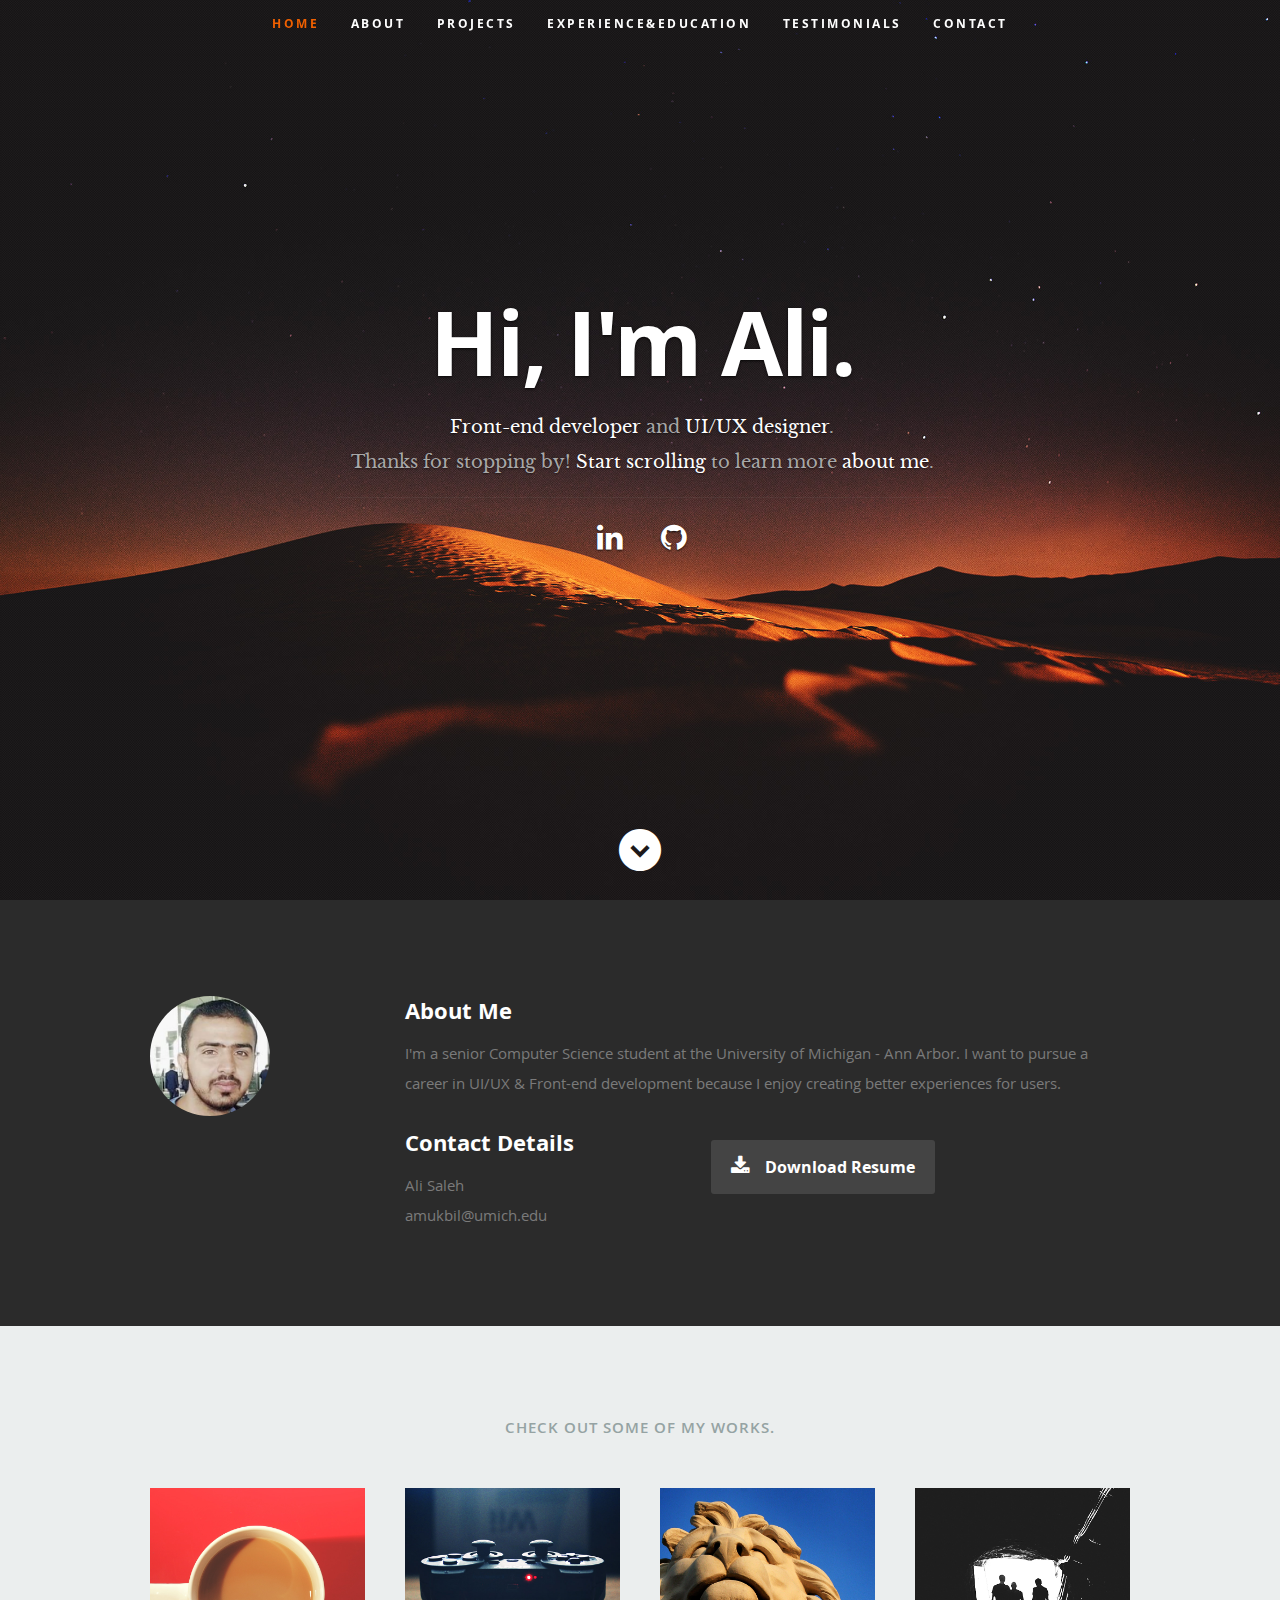
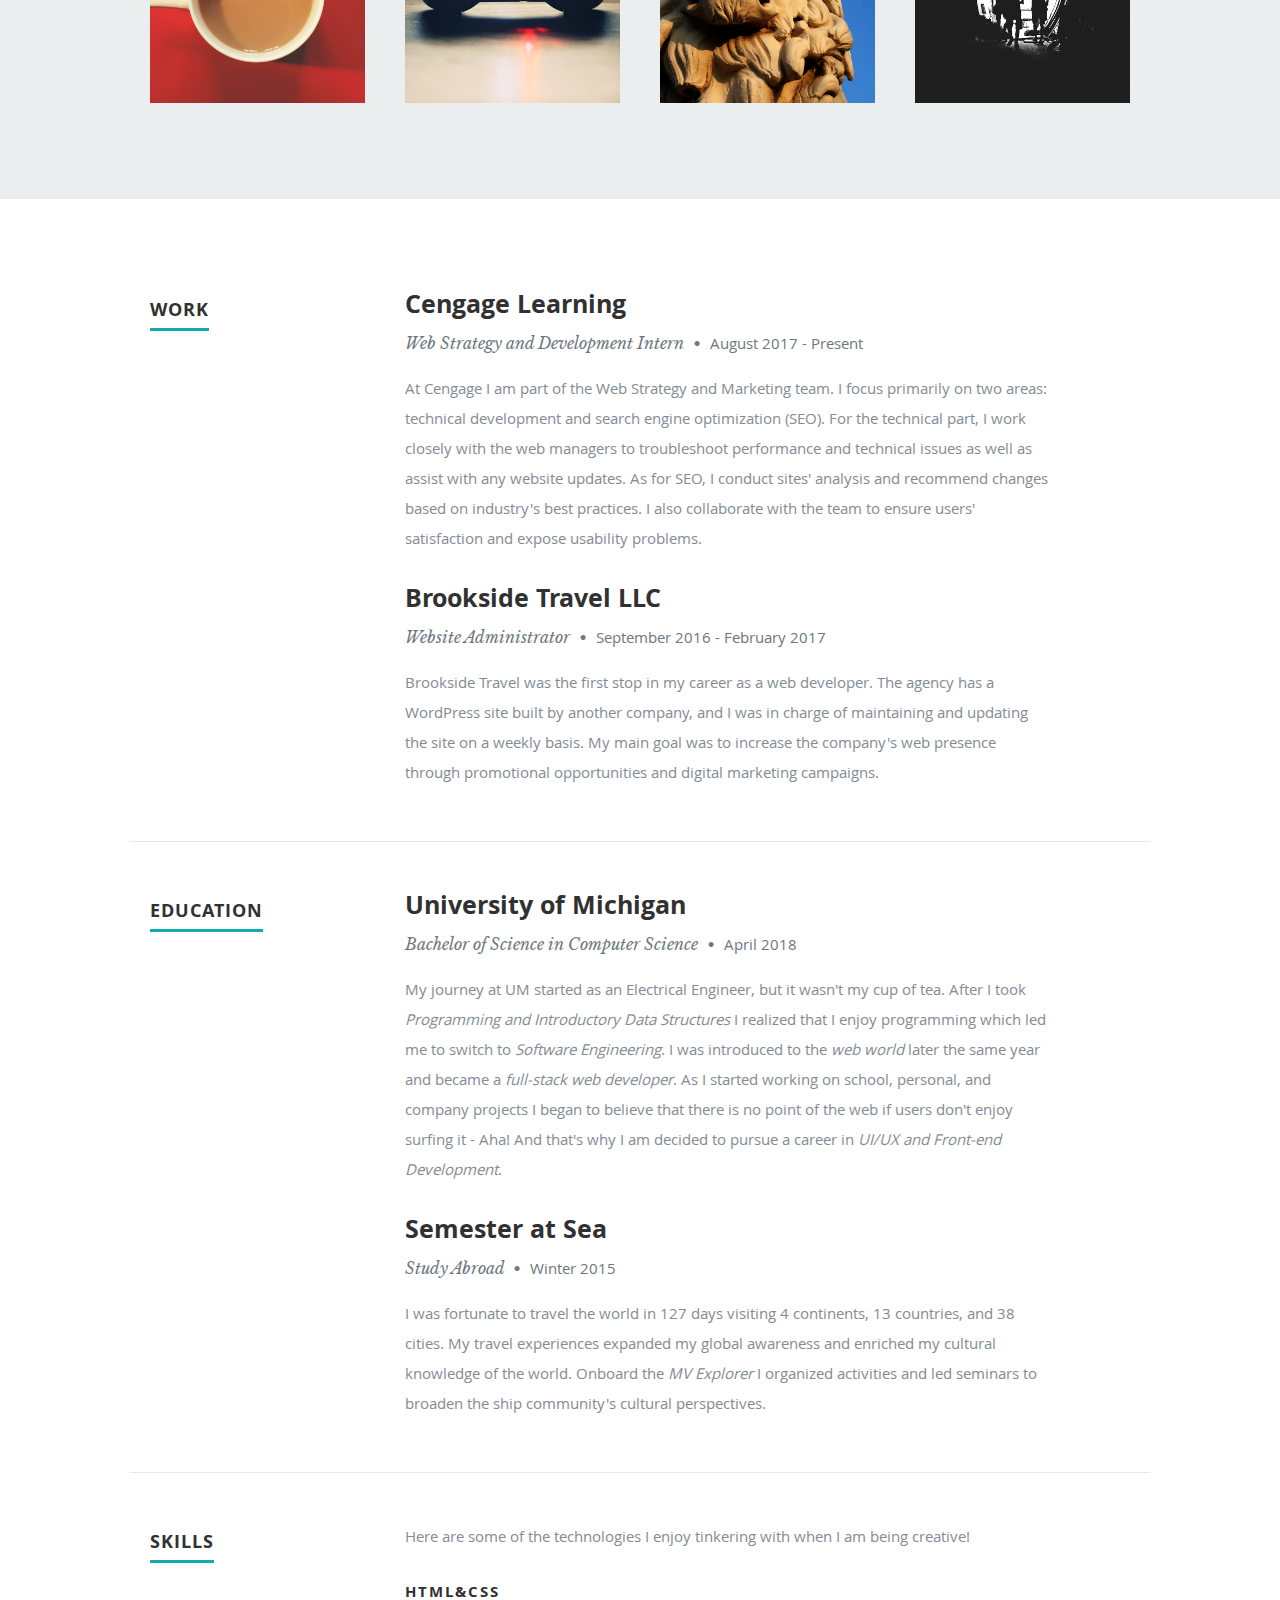
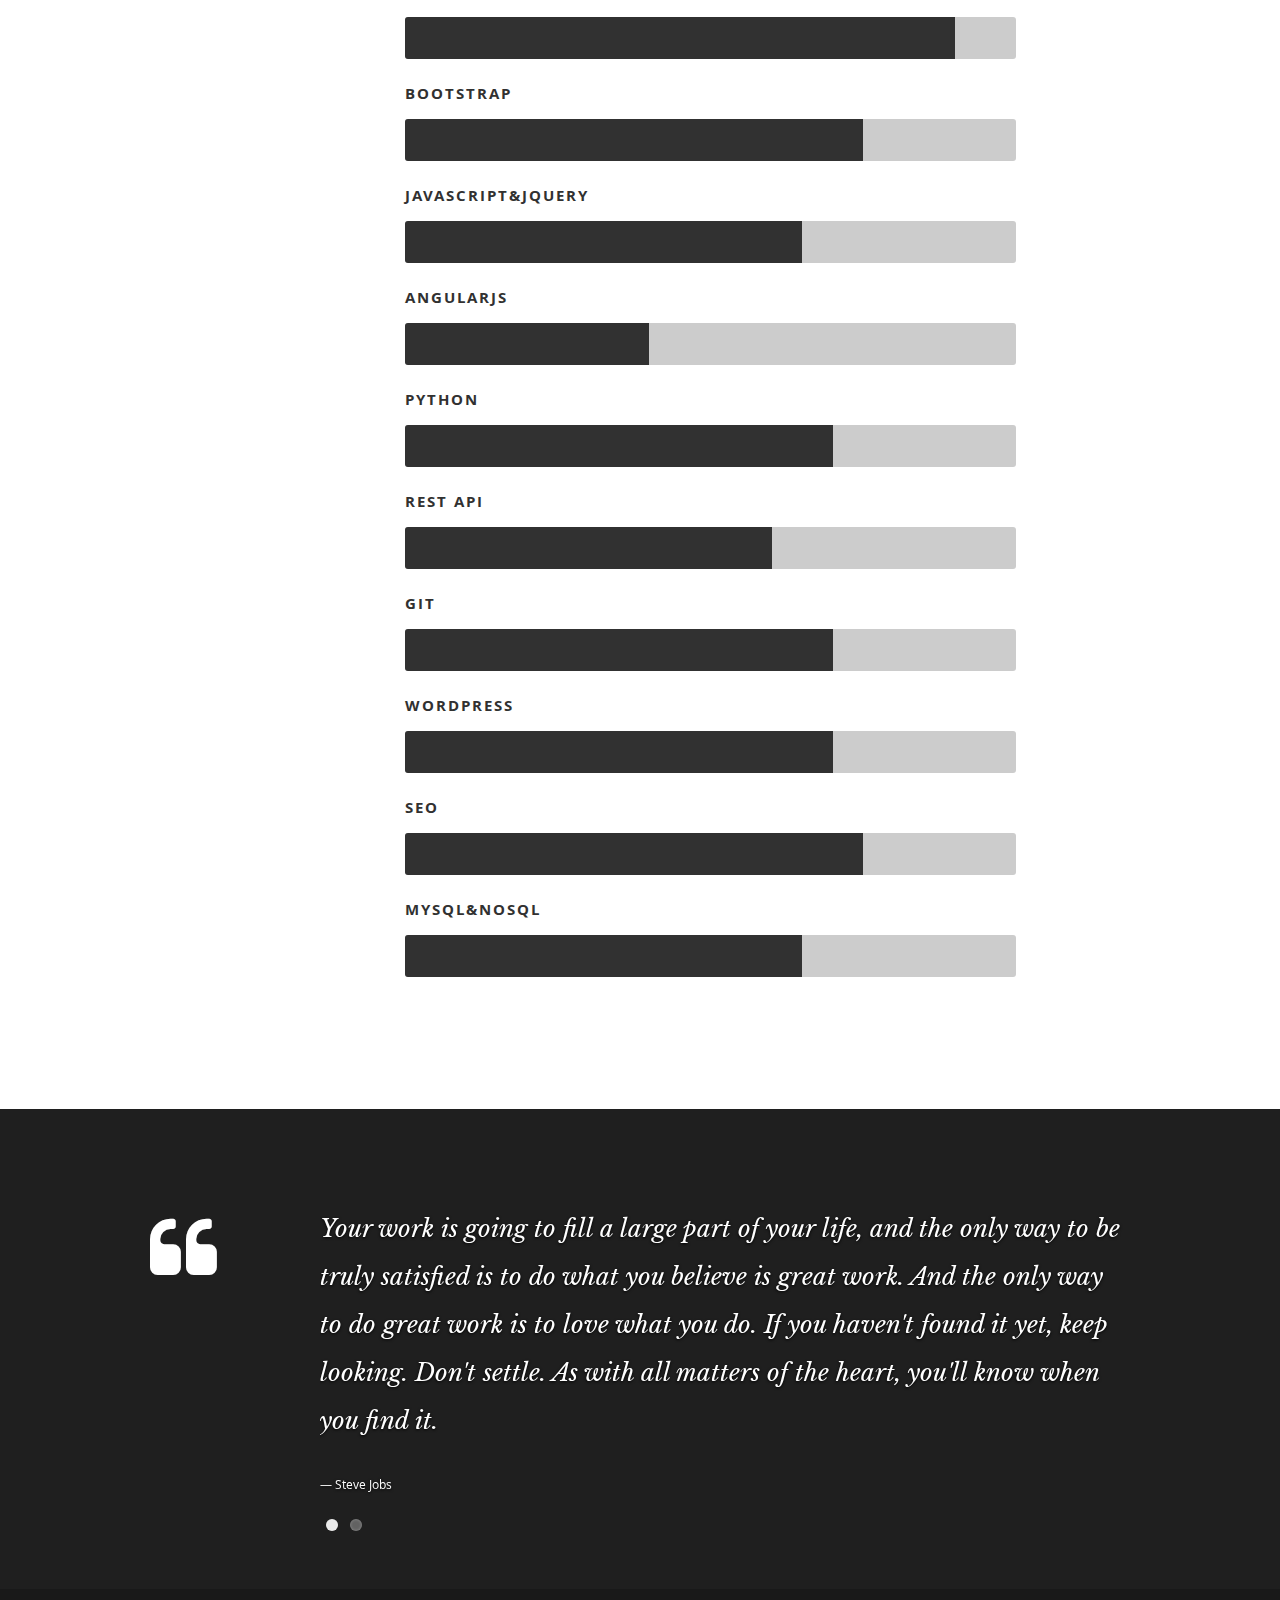
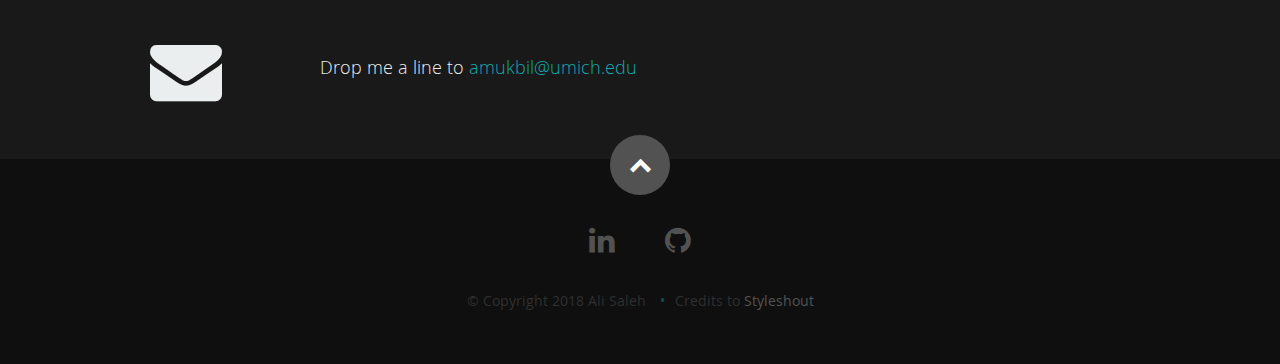
==== commit 0db071d3: "projects and testimonials remaining" ====
--- a/index.html
+++ b/index.html
@@ -7,7 +7,7 @@
    <!--- Basic Page Needs
    ================================================== -->
    <meta charset="utf-8">
-	<title>Ali Saleh</title>
+	<title>Ali Saleh | UI/UX Designer &amp; Front-end Developer</title>
 	<meta name="description" content="">
 	<meta name="author" content="">
 
@@ -46,8 +46,8 @@
          <ul id="nav" class="nav">
             <li class="current"><a class="smoothscroll" href="#home">Home</a></li>
             <li><a class="smoothscroll" href="#about">About</a></li>
-	         <li><a class="smoothscroll" href="#resume">Resume</a></li>
-            <li><a class="smoothscroll" href="#portfolio">Works</a></li>
+	         <li><a class="smoothscroll" href="#portfolio">Projects</a></li>
+            <li><a class="smoothscroll" href="#resume">Experience&amp;Education</a></li>
             <li><a class="smoothscroll" href="#testimonials">Testimonials</a></li>
             <li><a class="smoothscroll" href="#contact">Contact</a></li>
          </ul> <!-- end #nav -->
@@ -56,14 +56,13 @@
 
       <div class="row banner">
          <div class="banner-text">
-            <h1 class="responsive-headline">I'm Ali Saleh.</h1>
-            <h3>I'm a Manila based <span>graphic designer</span>, <span>illustrator</span> and <span>webdesigner</span> creating awesome and
-            effective visual identities for companies of all sizes around the globe. Let's <a class="smoothscroll" href="#about">start scrolling</a>
-            and learn more <a class="smoothscroll" href="#about">about me</a>.</h3>
+            <h1 class="responsive-headline">Hi, I'm Ali.</h1>
+            <h3><span>Front-end developer</span> and <span> UI/UX designer</span>.<br>
+              Thanks for stopping by! <a class="smoothscroll" href="#about">Start scrolling</a> to learn more <a class="smoothscroll" href="#about">about me</a>.</h3>
             <hr />
             <ul class="social">
-               <li><a href="#"><i class="fa fa-linkedin"></i></a></li>
-               <li><a href="#"><i class="fa fa-github"></i></a></li>
+               <li><a href="https://www.linkedin.com/in/alimsaleh/" target="_blank"><i class="fa fa-linkedin"></i></a></li>
+               <li><a href="https://github.com/alimsaleh" target="_blank"><i class="fa fa-github"></i></a></li>
             </ul>
          </div>
       </div>
@@ -83,7 +82,7 @@
 
          <div class="three columns">
 
-            <img class="profile-pic"  src="images/profilepic.jpg" alt="" />
+            <img class="profile-pic"  src="images/aliprofilepic.jpg" alt="" />
 
          </div>
 
@@ -91,12 +90,8 @@
 
             <h2>About Me</h2>
 
-            <p>Sed ut perspiciatis unde omnis iste natus error sit voluptatem accusantium doloremque laudantium, totam rem aperiam,
-            eaque ipsa quae ab illo inventore veritatis et quasi architecto beatae vitae dicta sunt explicabo. Nemo enim ipsam
-            voluptatem quia voluptas sit aspernatur aut odit aut fugit, sed quia consequuntur magni dolores eos qui ratione
-            voluptatem sequi nesciunt. Neque porro quisquam est, qui dolorem ipsum quia dolor sit amet, consectetur, adipisci velit,
-            sed quia non numquam eius modi tempora incidunt ut labore et dolore magnam aliquam quaerat voluptatem.
-            Ut enim ad minima veniam, quis nostrum exercitationem ullam corporis suscipit laboriosam.
+            <p>I'm a senior Computer Science student at the University of Michigan - Ann Arbor.
+              I want to pursue a career in UI/UX &amp; Front-end development because I enjoy creating better experiences for users.
             </p>
 
             <div class="row">
@@ -105,19 +100,15 @@
 
                   <h2>Contact Details</h2>
                   <p class="address">
-						   <span>Ali Saleh</span><br>
-						   <span>1600 Amphitheatre Parkway<br>
-						         Mountain View, CA 94043 US
-                     </span><br>
-						   <span>(123)456-7890</span><br>
-                     <span>anyone@website.com</span>
-					   </p>
+    						   <span>Ali Saleh</span><br>
+                   <span>amukbil@umich.edu</span>
+					        </p>
 
                </div>
 
                <div class="columns download">
                   <p>
-                     <a href="#" class="button"><i class="fa fa-download"></i>Download Resume</a>
+                     <a href="AliSalehResume.pdf" class="button" target="_blank"><i class="fa fa-download"></i>Download Resume</a>
                   </p>
                </div>
 
@@ -128,148 +119,6 @@
       </div>
 
    </section> <!-- About Section End-->
-
-
-   <!-- Resume Section
-   ================================================== -->
-   <section id="resume">
-
-      <!-- Education
-      ----------------------------------------------- -->
-      <div class="row education">
-
-         <div class="three columns header-col">
-            <h1><span>Education</span></h1>
-         </div>
-
-         <div class="nine columns main-col">
-
-            <div class="row item">
-
-               <div class="twelve columns">
-
-                  <h3>University of Michigan</h3>
-                  <p class="info">Master in Graphic Design <span>&bull;</span> <em class="date">April 2007</em></p>
-
-                  <p>
-                  Lorem ipsum dolor sit amet, consectetuer adipiscing elit. Aenean commodo ligula eget dolor. Aenean massa.
-                  Cum sociis natoque penatibus et magnis dis parturient montes, nascetur ridiculus mus. Donec quam felis,
-                  ultricies nec, pellentesque eu, pretium quis, sem. Nulla consequat massa quis enim.
-                  Donec pede justo, fringilla vel, aliquet nec, vulputate eget, arcu. Nullam dictum felis eu pede mollis pretium.
-                  </p>
-
-               </div>
-
-            </div> <!-- item end -->
-
-            <div class="row item">
-
-               <div class="twelve columns">
-
-                  <h3>Semester at Sea</h3>
-                  <p class="info">B.A. Degree in Graphic Design <span>&bull;</span> <em class="date">March 2003</em></p>
-
-                  <p>
-                  This is Photoshop's version  of Lorem Ipsum. Proin gravida nibh vel velit auctor aliquet.
-                  Aenean sollicitudin, lorem quis bibendum auctor, nisi elit consequat ipsum, nec sagittis sem
-                  nibh id elit. Duis sed odio sit amet nibh vulputate cursus a sit amet mauris. Morbi accumsan
-                  ipsum velit. Nam nec tellus a odio tincidunt auctor a ornare odio. Sed non  mauris vitae erat
-                  </p>
-
-               </div>
-
-            </div> <!-- item end -->
-
-         </div> <!-- main-col end -->
-
-      </div> <!-- End Education -->
-
-
-      <!-- Work
-      ----------------------------------------------- -->
-      <div class="row work">
-
-         <div class="three columns header-col">
-            <h1><span>Work</span></h1>
-         </div>
-
-         <div class="nine columns main-col">
-
-            <div class="row item">
-
-               <div class="twelve columns">
-
-                  <h3>Cengage Learning</h3>
-                  <p class="info">Web Strategy and Development Intern <span>&bull;</span> <em class="date">March 2010 - Present</em></p>
-
-                  <p>
-                  Lorem ipsum dolor sit amet, consectetuer adipiscing elit. Aenean commodo ligula eget dolor. Aenean massa.
-                  Cum sociis natoque penatibus et magnis dis parturient montes, nascetur ridiculus mus. Donec quam felis,
-                  ultricies nec, pellentesque eu, pretium quis, sem. Nulla consequat massa quis enim.
-                  Donec pede justo, fringilla vel, aliquet nec, vulputate eget, arcu. Nullam dictum felis eu pede mollis pretium.
-                  </p>
-
-               </div>
-
-            </div> <!-- item end -->
-
-            <div class="row item">
-
-               <div class="twelve columns">
-
-                  <h3>Brookside Travel LLC</h3>
-                  <p class="info">Website Administrator <span>&bull;</span> <em class="date">March 2007 - February 2010</em></p>
-
-                  <p>
-                  This is Photoshop's version  of Lorem Ipsum. Proin gravida nibh vel velit auctor aliquet.
-                  Aenean sollicitudin, lorem quis bibendum auctor, nisi elit consequat ipsum, nec sagittis sem
-                  nibh id elit. Duis sed odio sit amet nibh vulputate cursus a sit amet mauris. Morbi accumsan
-                  ipsum velit. Nam nec tellus a odio tincidunt auctor a ornare odio. Sed non  mauris vitae erat
-                  </p>
-
-               </div>
-
-            </div> <!-- item end -->
-
-         </div> <!-- main-col end -->
-
-      </div> <!-- End Work -->
-
-
-      <!-- Skills
-      ----------------------------------------------- -->
-      <div class="row skill">
-
-         <div class="three columns header-col">
-            <h1><span>Skills</span></h1>
-         </div>
-
-         <div class="nine columns main-col">
-
-            <p>Sed ut perspiciatis unde omnis iste natus error sit voluptatem accusantium doloremque laudantium, totam rem aperiam,
-            eaque ipsa quae ab illo inventore veritatis et quasi architecto beatae vitae dicta sunt explicabo. Nemo enim ipsam
-            voluptatem quia voluptas sit aspernatur aut odit aut fugit, sed quia consequuntur magni dolores eos qui ratione
-            voluptatem sequi nesciunt.
-            </p>
-
-				<div class="bars">
-
-				   <ul class="skills">
-					   <li><span class="bar-expand photoshop"></span><em>Photoshop</em></li>
-             <li><span class="bar-expand illustrator"></span><em>Illustrator</em></li>
-						 <li><span class="bar-expand wordpress"></span><em>Wordpress</em></li>
-						 <li><span class="bar-expand css"></span><em>CSS</em></li>
-						 <li><span class="bar-expand html5"></span><em>HTML5</em></li>
-             <li><span class="bar-expand jquery"></span><em>jQuery</em></li>
-					</ul>
-
-				</div><!-- end skill-bars -->
-
-			</div> <!-- main-col end -->
-
-      </div> <!-- End skills -->
-
-   </section> <!-- Resume Section End-->
 
 
    <!-- Portfolio Section
@@ -433,6 +282,149 @@
 
    </section> <!-- Portfolio Section End-->
 
+   <!-- Resume Section
+   ================================================== -->
+   <section id="resume">
+
+      <!-- Work
+      ----------------------------------------------- -->
+      <div class="row work">
+
+         <div class="three columns header-col">
+            <h1><span>Work</span></h1>
+         </div>
+
+         <div class="nine columns main-col">
+
+            <div class="row item">
+
+               <div class="twelve columns">
+
+                  <h3>Cengage Learning</h3>
+                  <p class="info">Web Strategy and Development Intern <span>&bull;</span> <em class="date">August 2017 - Present</em></p>
+
+                  <p>
+                  At Cengage I am part of the Web Strategy and Marketing team.
+                  I focus primarily on two areas: technical development and search engine optimization (SEO).
+                  For the technical part, I work closely with the web managers to troubleshoot performance
+                  and technical issues as well as assist with any website updates. As for SEO, I conduct
+                  sites' analysis and recommend changes based on industry's best practices.
+                  I also collaborate with the team to ensure users' satisfaction and expose usability problems.
+                  </p>
+
+               </div>
+
+            </div> <!-- item end -->
+
+            <div class="row item">
+
+               <div class="twelve columns">
+
+                  <h3>Brookside Travel LLC</h3>
+                  <p class="info">Website Administrator <span>&bull;</span> <em class="date">September 2016 - February 2017</em></p>
+
+                  <p>
+                  Brookside Travel was the first stop in my career as a web developer.
+                  The agency has a WordPress site built by another company, and I was in charge of maintaining
+                  and updating the site on a weekly basis. My main goal was to increase
+                  the company's web presence through promotional opportunities and digital marketing campaigns.
+                  </p>
+
+               </div>
+
+            </div> <!-- item end -->
+
+         </div> <!-- main-col end -->
+
+      </div> <!-- End Work -->
+
+      <!-- Education
+      ----------------------------------------------- -->
+      <div class="row education">
+
+         <div class="three columns header-col">
+            <h1><span>Education</span></h1>
+         </div>
+
+         <div class="nine columns main-col">
+
+            <div class="row item">
+
+               <div class="twelve columns">
+
+                  <h3>University of Michigan</h3>
+                  <p class="info">Bachelor of Science in Computer Science <span>&bull;</span> <em class="date">April 2018</em></p>
+
+                  <p>
+                  My journey at UM started as an Electrical Engineer, but it wasn't my cup of tea.
+                  After I took <i>Programming and Introductory Data Structures</i> I realized that
+                  I enjoy programming which led me to switch to <i>Software Engineering</i>.
+                  I was introduced to the <i>web world</i> later the same year and became a <i>full-stack web developer</i>.
+                  As I started working on school, personal, and company projects I began to believe that there is no point of the web
+                  if users don't enjoy surfing it - Aha! And that's why I am decided to pursue a career in <i>UI/UX and Front-end Development</i>.
+                  </p>
+
+               </div>
+
+            </div> <!-- item end -->
+
+            <div class="row item">
+
+               <div class="twelve columns">
+
+                  <h3>Semester at Sea</h3>
+                  <p class="info">Study Abroad <span>&bull;</span> <em class="date">Winter 2015</em></p>
+
+                  <p>
+                    I was fortunate to travel the world in 127 days visiting 4 continents, 13 countries, and 38 cities.
+                    My travel experiences expanded my global awareness and enriched my cultural knowledge of the world.
+                    Onboard the <i>MV Explorer</i> I organized activities and led seminars to broaden the ship community's cultural perspectives.
+                  </p>
+
+               </div>
+
+            </div> <!-- item end -->
+
+         </div> <!-- main-col end -->
+
+      </div> <!-- End Education -->
+
+
+      <!-- Skills
+      ----------------------------------------------- -->
+      <div class="row skill">
+
+         <div class="three columns header-col">
+            <h1><span>Skills</span></h1>
+         </div>
+
+         <div class="nine columns main-col">
+
+            <p>Here are some of the technologies I enjoy tinkering with when I am being creative! </p>
+
+       <div class="bars">
+
+          <ul class="skills">
+            <li><span class="bar-expand htmlcss"></span><em>HTML&amp;CSS</em></li>
+             <li><span class="bar-expand bootstrap"></span><em>Bootstrap</em></li>
+            <li><span class="bar-expand javascriptjquery"></span><em>JavaScript&amp;jQuery</em></li>
+             <li><span class="bar-expand angularjs"></span><em>AngularJS</em></li>
+             <li><span class="bar-expand python"></span><em>Python</em></li>
+             <li><span class="bar-expand restapi"></span><em>REST API</em></li>
+             <li><span class="bar-expand git"></span><em>Git</em></li>
+             <li><span class="bar-expand wordpress"></span><em>WordPress</em></li>
+             <li><span class="bar-expand seo"></span><em>SEO</em></li>
+             <li><span class="bar-expand mysqlnosql"></span><em>MySQL&amp;NoSQL</em></li>
+         </ul>
+
+       </div><!-- end skill-bars -->
+
+     </div> <!-- main-col end -->
+
+      </div> <!-- End skills -->
+
+   </section> <!-- Resume Section End-->
+
    <!-- Testimonials Section
    ================================================== -->
    <section id="testimonials">
@@ -498,65 +490,13 @@
 
             </div>
 
-            <div class="ten columns">
-
-                  <p class="lead">Sed ut perspiciatis unde omnis iste natus error sit voluptatem accusantium doloremque laudantium, totam rem aperiam,
-                  eaque ipsa quae ab illo inventore veritatis et quasi architecto beatae vitae dicta sunt explicabo. Nemo enim ipsam
-                  voluptatem quia voluptas sit aspernatur aut odit aut fugit.
-                  </p>
-
-            </div>
-
-         </div>
-
-         <div class="row">
-
-            <div class="twelve columns">
-
-               <!-- form -->
-               <form action="" method="post" id="contactForm" name="contactForm">
-					<fieldset>
-
-                  <div>
-						   <label for="contactName">Name <span class="required">*</span></label>
-						   <input type="text" value="" size="35" id="contactName" name="contactName">
-                  </div>
-
-                  <div>
-						   <label for="contactEmail">Email <span class="required">*</span></label>
-						   <input type="text" value="" size="35" id="contactEmail" name="contactEmail">
-                  </div>
-
-                  <div>
-						   <label for="contactSubject">Subject</label>
-						   <input type="text" value="" size="35" id="contactSubject" name="contactSubject">
-                  </div>
-
-                  <div>
-                     <label for="contactMessage">Message <span class="required">*</span></label>
-                     <textarea cols="50" rows="15" id="contactMessage" name="contactMessage"></textarea>
-                  </div>
-
-                  <div>
-                     <button class="submit">Submit</button>
-                     <span id="image-loader">
-                        <img alt="" src="images/loader.gif">
-                     </span>
-                  </div>
-
-					</fieldset>
-				   </form> <!-- Form End -->
-
-               <!-- contact-warning -->
-               <div id="message-warning"> Error boy</div>
-               <!-- contact-success -->
-				   <div id="message-success">
-                  <i class="fa fa-check"></i>Your message was sent, thank you!<br>
-				   </div>
-
-            </div>
-
-      </div>
+            <div class="ten columns contact-email">
+
+                  <p class="lead">Drop me a line to <a href="mailto:amukbil@umich.edu">amukbil@umich.edu</a></p>
+
+            </div>
+
+         </div>
 
    </section> <!-- Contact Section End-->
 
@@ -570,8 +510,8 @@
          <div class="twelve columns">
 
             <ul class="social-links">
-               <li><a href="#"><i class="fa fa-linkedin"></i></a></li>
-               <li><a href="#"><i class="fa fa-github"></i></a></li>
+               <li><a href="https://www.linkedin.com/in/alimsaleh/"><i class="fa fa-linkedin"></i></a></li>
+               <li><a href="https://github.com/alimsaleh"><i class="fa fa-github"></i></a></li>
             </ul>
 
             <ul class="copyright">
@@ -589,7 +529,7 @@
 
    <!-- Java Script
    ================================================== -->
-   <script src="http://ajax.googleapis.com/ajax/libs/jquery/1.10.2/jquery.min.js"></script>
+   <script src="https://ajax.googleapis.com/ajax/libs/jquery/1.10.2/jquery.min.js"></script>
    <script>window.jQuery || document.write('<script src="js/jquery-1.10.2.min.js"><\/script>')</script>
    <script type="text/javascript" src="js/jquery-migrate-1.2.1.min.js"></script>
 
--- a/css/layout.css
+++ b/css/layout.css
@@ -325,85 +325,137 @@
    border-radius: 3px 0 0 3px;
 }
 
-.photoshop {
+.htmlcss {
+  	width: 90%;
+  	-moz-animation: htmlcss 2s ease;
+  	-webkit-animation: htmlcss 2s ease;
+}
+.bootstrap {
+  	width: 75%;
+  	-moz-animation: bootstrap 2s ease;
+  	-webkit-animation: bootstrap 2s ease;
+}
+.javascriptjquery {
+  	width: 65%;
+  	-moz-animation: javascriptjquery 2s ease;
+  	-webkit-animation: javascriptjquery 2s ease;
+}
+.angularjs {
+  	width: 40%;
+  	-moz-animation: angularjs 2s ease;
+  	-webkit-animation: angularjs 2s ease;
+}
+.python {
+  	width: 70%;
+  	-moz-animation: python 2s ease;
+  	-webkit-animation: python 2s ease;
+}
+.restapi {
   	width: 60%;
-  	-moz-animation: photoshop 2s ease;
-  	-webkit-animation: photoshop 2s ease;
-}
-.illustrator {
-  	width: 55%;
-  	-moz-animation: illustrator 2s ease;
-  	-webkit-animation: illustrator 2s ease;
+  	-moz-animation: restapi 2s ease;
+  	-webkit-animation: restapi 2s ease;
+}
+.git {
+  	width: 70%;
+  	-moz-animation: git 2s ease;
+  	-webkit-animation: git 2s ease;
 }
 .wordpress {
-  	width: 50%;
+  	width: 70%;
   	-moz-animation: wordpress 2s ease;
   	-webkit-animation: wordpress 2s ease;
 }
-.css {
-  	width: 90%;
-  	-moz-animation: css 2s ease;
-  	-webkit-animation: css 2s ease;
-}
-.html5 {
-  	width: 80%;
-  	-moz-animation: html5 2s ease;
-  	-webkit-animation: html5 2s ease;
-}
-.jquery {
-  	width: 50%;
-  	-moz-animation: jquery 2s ease;
-  	-webkit-animation: jquery 2s ease;
-}
-
-@-moz-keyframes photoshop {
+.seo {
+  	width: 75%;
+  	-moz-animation: seo 2s ease;
+  	-webkit-animation: seo 2s ease;
+}
+.mysqlnosql {
+  	width: 65%;
+  	-moz-animation: mysqlnosql 2s ease;
+  	-webkit-animation: mysqlnosql 2s ease;
+}
+
+@-moz-keyframes htmlcss {
+  0%   { width: 0px;  }
+  100% { width: 90%;  }
+}
+@-moz-keyframes bootstrap {
+  0%   { width: 0px;  }
+  100% { width: 75%;  }
+}
+@-moz-keyframes javascriptjquery {
+  0%   { width: 0px;  }
+  100% { width: 65%;  }
+}
+@-moz-keyframes angularjs {
+  0%   { width: 0px;  }
+  100% { width: 40%;  }
+}
+@-moz-keyframes python {
+  0%   { width: 0px;  }
+  100% { width: 70%;  }
+}
+@-moz-keyframes restapi {
   0%   { width: 0px;  }
   100% { width: 60%;  }
 }
-@-moz-keyframes illustrator {
-  0%   { width: 0px;  }
-  100% { width: 55%;  }
+@-moz-keyframes git {
+  0%   { width: 0px;  }
+  100% { width: 70%;  }
 }
 @-moz-keyframes wordpress {
   0%   { width: 0px;  }
-  100% { width: 50%;  }
-}
-@-moz-keyframes css {
+  100% { width: 70%;  }
+}
+@-moz-keyframes seo {
+  0%   { width: 0px;  }
+  100% { width: 75%;  }
+}
+@-moz-keyframes mysqlnosql {
+  0%   { width: 0px;  }
+  100% { width: 65%;  }
+}
+
+@-webkit-keyframes htmlcss {
   0%   { width: 0px;  }
   100% { width: 90%;  }
 }
-@-moz-keyframes html5 {
-  0%   { width: 0px;  }
-  100% { width: 80%;  }
-}
-@-moz-keyframes jquery {
-  0%   { width: 0px;  }
-  100% { width: 50%;  }
-}
-
-@-webkit-keyframes photoshop {
+@-webkit-keyframes bootstrap {
+  0%   { width: 0px;  }
+  100% { width: 75%;  }
+}
+@-webkit-keyframes javascriptjquery {
+  0%   { width: 0px;  }
+  100% { width: 65%;  }
+}
+@-webkit-keyframes angularjs {
+  0%   { width: 0px;  }
+  100% { width: 40%;  }
+}
+@-webkit-keyframes python {
+  0%   { width: 0px;  }
+  100% { width: 70%;  }
+}
+@-webkit-keyframes restapi {
   0%   { width: 0px;  }
   100% { width: 60%;  }
 }
-@-webkit-keyframes illustrator {
-  0%   { width: 0px;  }
-  100% { width: 55%;  }
+@-webkit-keyframes git {
+  0%   { width: 0px;  }
+  100% { width: 70%;  }
 }
 @-webkit-keyframes wordpress {
   0%   { width: 0px;  }
-  100% { width: 50%;  }
-}
-@-webkit-keyframes css {
-  0%   { width: 0px;  }
-  100% { width: 90%;  }
-}
-@-webkit-keyframes html5 {
-  0%   { width: 0px;  }
-  100% { width: 80%;  }
-}
-@-webkit-keyframes jquery {
-  0%   { width: 0px;  }
-  100% { width: 50%;  }
+  100% { width: 70%;  }
+}
+@-webkit-keyframes seo {
+  0%   { width: 0px;  }
+  100% { width: 75%;  }
+}
+@-webkit-keyframes mysqlnosql {
+  0%   { width: 0px;  }
+  100% { width: 65%;  }
 }
 
 /* ------------------------------------------------------------------ */
@@ -630,7 +682,7 @@
    color: #0D0D0D;
 }
 #call-to-action p span {
-	font-family: 'opensans-semibold', sans-serif; 
+	font-family: 'opensans-semibold', sans-serif;
 	color: #D8D8D8;
 }
 
@@ -654,7 +706,7 @@
    padding-bottom: 66px;
 }
 #testimonials h1 {
-   font: 18px/24px 'opensans-bold', sans-serif;   
+   font: 18px/24px 'opensans-bold', sans-serif;
    text-transform: uppercase;
    letter-spacing: 3px;
    color: #fff;
@@ -789,9 +841,9 @@
 
 #contact {
    background: #191919;
-   padding-top: 96px;
-   padding-bottom: 102px;
-   color: #636363;
+   padding-top: 40px;
+   padding-bottom: 10px;
+   color: #ebeeee;
 }
 #contact .section-head { margin-bottom: 42px; }
 
@@ -821,6 +873,10 @@
    font: 16px/24px 'opensans-bold', sans-serif;
    color: #EBEEEE;
    margin-bottom: 6px;
+}
+
+#contact .contact-email {
+  padding-top: 20px;
 }
 #contact p.lead {
    font: 18px/36px 'opensans-light', sans-serif;
@@ -1003,4 +1059,3 @@
  	border-radius: 100%;
 }
 #go-top a:hover { background-color: #0F9095; }
-
--- a/css/media-queries.css
+++ b/css/media-queries.css
@@ -30,7 +30,7 @@
    header .banner { padding-bottom: 12px; }
    header .banner-text h1 {
       font: 78px/1.1em 'opensans-bold', sans-serif;
-      letter-spacing: -1px;      
+      letter-spacing: -1px;
    }
    header .banner-text h3 {
       font: 17px/1.9em 'librebaskerville-regular', serif;
@@ -60,7 +60,7 @@
    /* Resume Section
    ------------------------------------------------------------------- */
    #resume h1 { font: 16px/24px 'opensans-bold', sans-serif; }
-   #resume .main-col { padding-right: 5%; }   
+   #resume .main-col { padding-right: 5%; }
 
    /* Testimonials Section
    ------------------------------------------------------------------- */
@@ -70,7 +70,7 @@
    }
    #testimonials blockquote p {
       font-size: 22px;
-      line-height: 46px;      
+      line-height: 46px;
    }
 
     /* Call to Action Section
@@ -102,7 +102,7 @@
    #nav-wrap {
       font: 12px 'opensans-bold', sans-serif;
       background: transparent !important;
-      letter-spacing: 1.5px;  
+      letter-spacing: 1.5px;
       width: auto;
       position: fixed;
       top: 0;
@@ -148,8 +148,8 @@
       height: auto;
 		display: none;
       clear: both;
-      width: auto; 
-      float: right;     
+      width: auto;
+      float: right;
 
       position: relative;
       top: 12px;
@@ -167,22 +167,22 @@
 
    ul#nav li {
       display: block;
-      height: auto;      
-      margin: 0 auto; 
-      padding: 0 4%;           
+      height: auto;
+      margin: 0 auto;
+      padding: 0 4%;
       text-align: left;
       border-bottom: 1px solid #2D2E34;
-      border-bottom-style: dotted; 
-   }
-  
-   ul#nav li a {  
-      display: block;    
+      border-bottom-style: dotted;
+   }
+
+   ul#nav li a {
+      display: block;
       margin: 0;
-      padding: 0;      
-      margin: 12px 0; 
+      padding: 0;
+      margin: 12px 0;
       line-height: 16px; /* reset line-height from 48px */
       border: none;
-   }  
+   }
 
 
    /* Header Styles
@@ -205,7 +205,7 @@
    header .social {
       margin: 18px 0 24px 0;
       font-size: 24px;
-      line-height: 36px;      
+      line-height: 36px;
    }
    header .social li { margin: 0 10px; }
 
@@ -234,7 +234,7 @@
    #resume h1 { letter-spacing: 3px; }
    #resume .main-col { padding-right: 30px; }
    #resume h3, #resume .info { text-align: center; }
-      
+
    .bars { width: 100%; }
 
 
@@ -272,7 +272,7 @@
    #testimonials blockquote { padding-bottom: 24px; }
    #testimonials blockquote p {
       font-size: 20px;
-      line-height: 42px;      
+      line-height: 42px;
    }
 
    /* Control Nav */
@@ -287,14 +287,15 @@
    #contact { padding-bottom: 66px; }
    #contact .section-head { margin-bottom: 12px; }
    #contact .section-head h1 {
-      font: 16px/24px 'opensans-bold', sans-serif;            
-      text-align: center;   
+      font: 16px/24px 'opensans-bold', sans-serif;
+      text-align: center;
       margin-bottom: 30px;
       text-shadow: 0px 1px 3px rgba(0, 0, 0, 1);
-   }  
+   }
    #contact h1 span { display: block; }
    #contact .header-col { padding-top: 0; }
    #contact .header-col h1:before { content: none;	}
+   #contact .contact-email {padding-top: 0px;}
    #contact .section-head p.lead { text-align: center;}
 
    /* form */
@@ -305,7 +306,7 @@
    #contact input,
    #contact textarea,
    #contact select {
-     	margin-bottom: 6px;    	
+     	margin-bottom: 6px;
       width: 100%;
    }
    #contact button.submit { margin: 30px 0 24px 0; }
@@ -317,7 +318,7 @@
 
    /* footer
    ------------------------------------------------------------------------ */
-  
+
    /* copyright */
    footer .copyright li:before { content: none; }
    footer .copyright li { margin-right: 12px; }
@@ -351,14 +352,14 @@
    -------------------------------------------------------------------- */
    header .banner { padding-top: 24px; }
    header .banner-text h1 {
-      font: 40px/1.1em 'opensans-bold', sans-serif;      
+      font: 40px/1.1em 'opensans-bold', sans-serif;
       margin: 0 auto 24px auto;
    }
    header .banner-text h3 {
       font: 14px/1.9em 'librebaskerville-regular', sans-serif;
       width: 90%;
    }
-  
+
    /* header social links */
    header .social { font-size: 20px;}
    header .social li { margin: 0 6px; }
@@ -368,15 +369,6 @@
 
    /* social links */
    footer .social-links { font-size: 20px; }
-   footer .social-links li { margin-left: 14px; }   
+   footer .social-links li { margin-left: 14px; }
 
 }
-
-
-
-
-
-
-
-
-
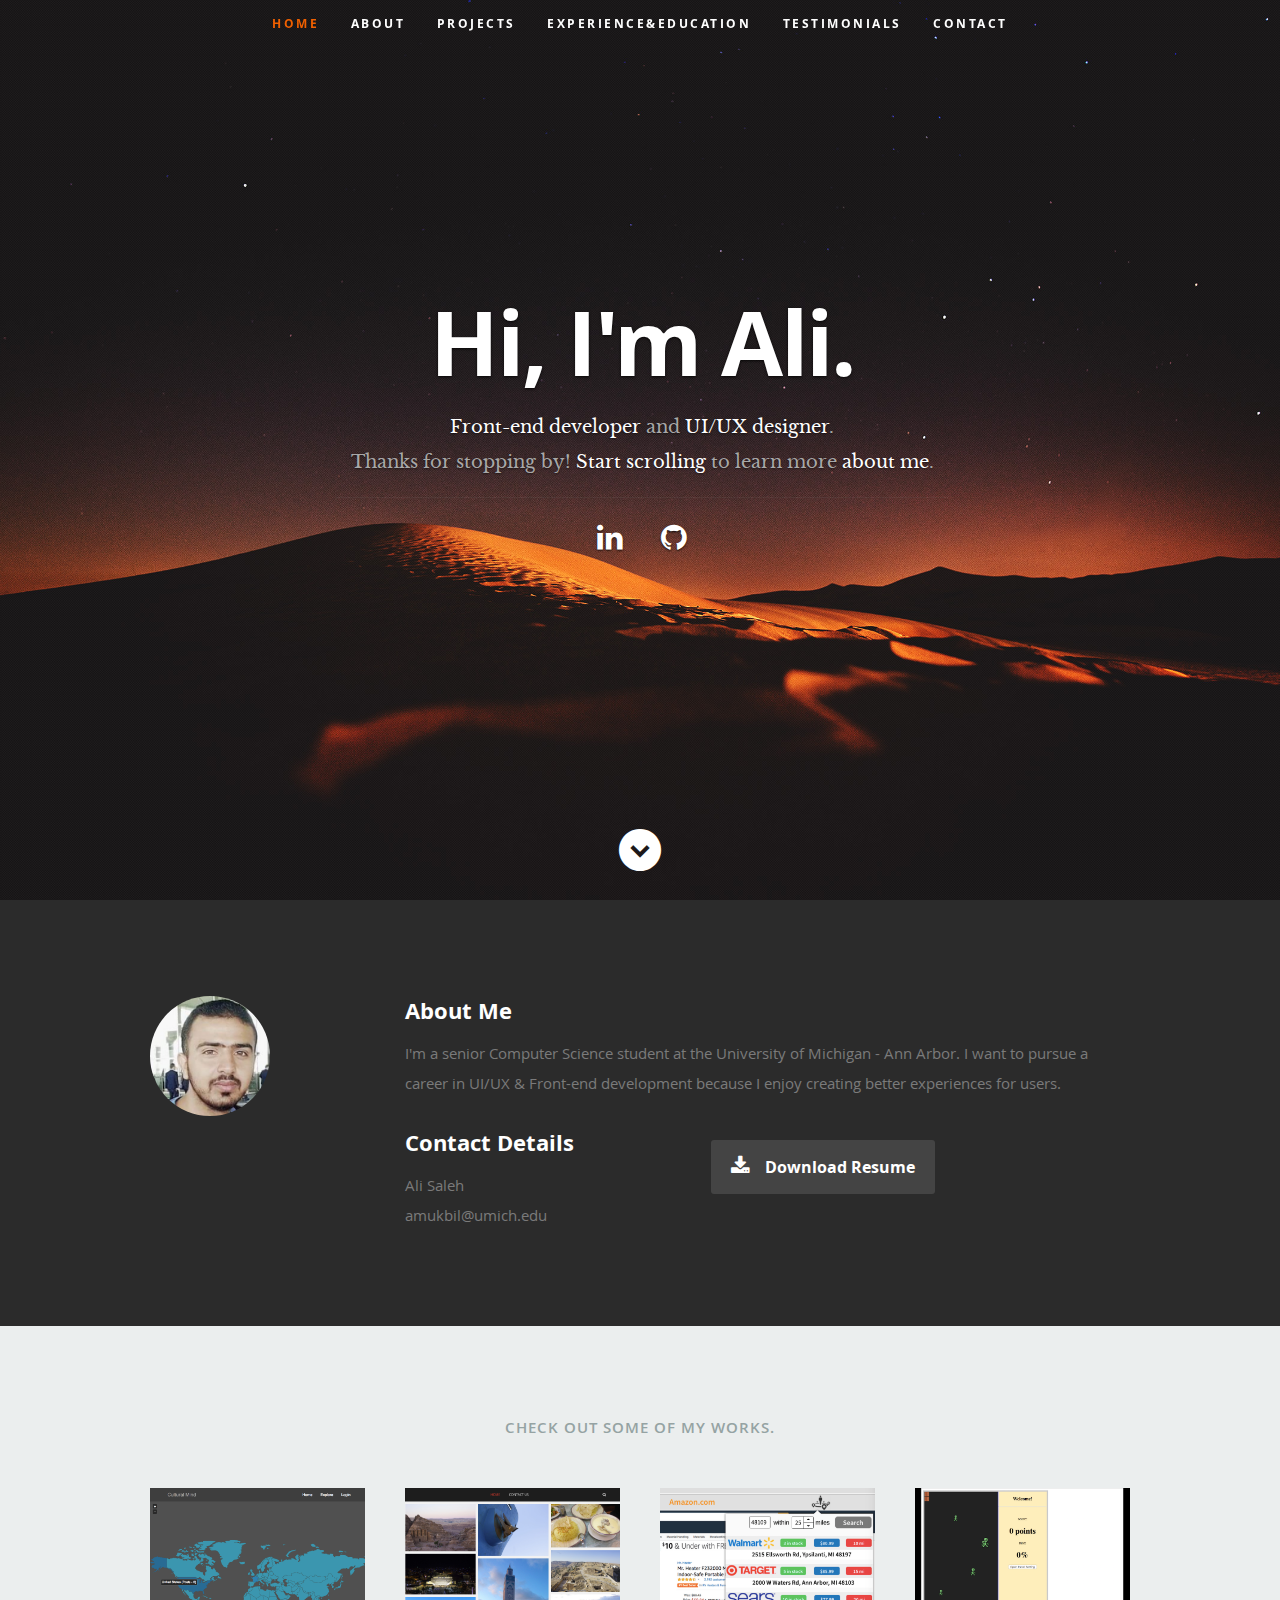
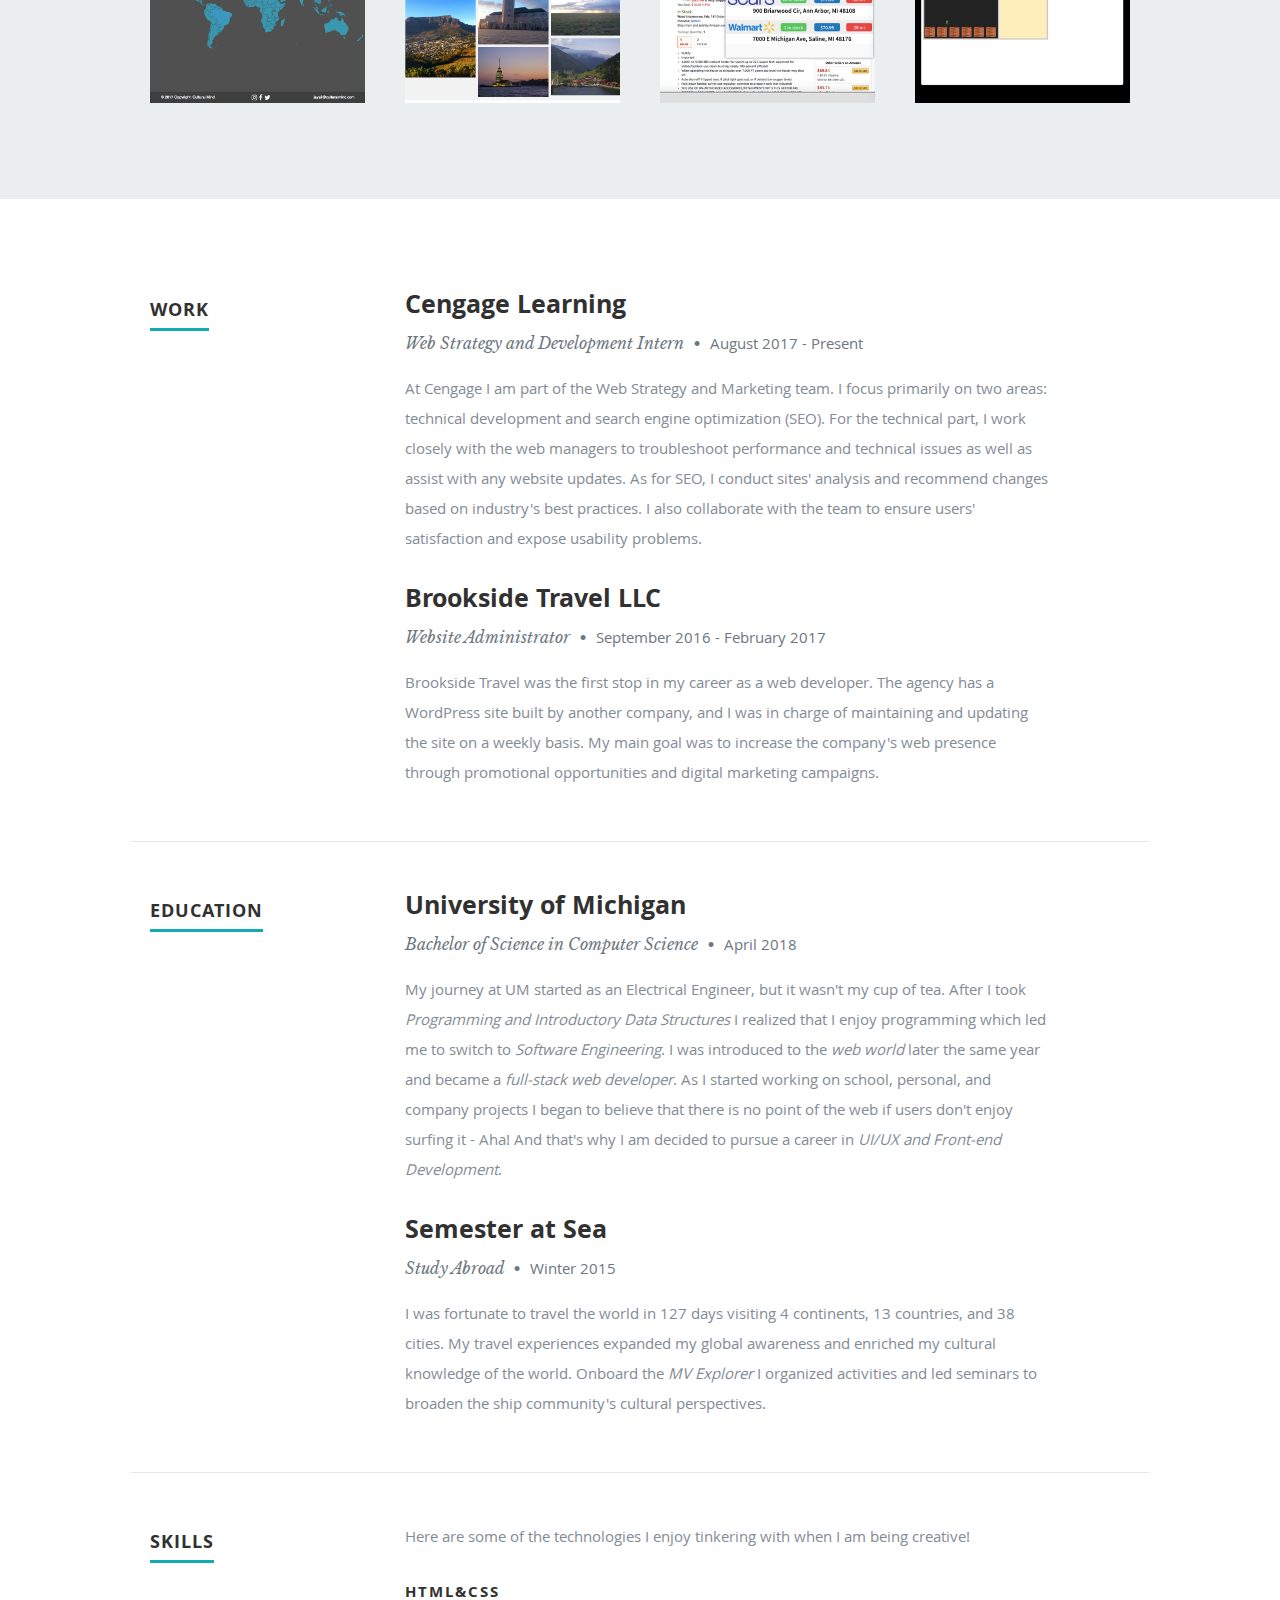
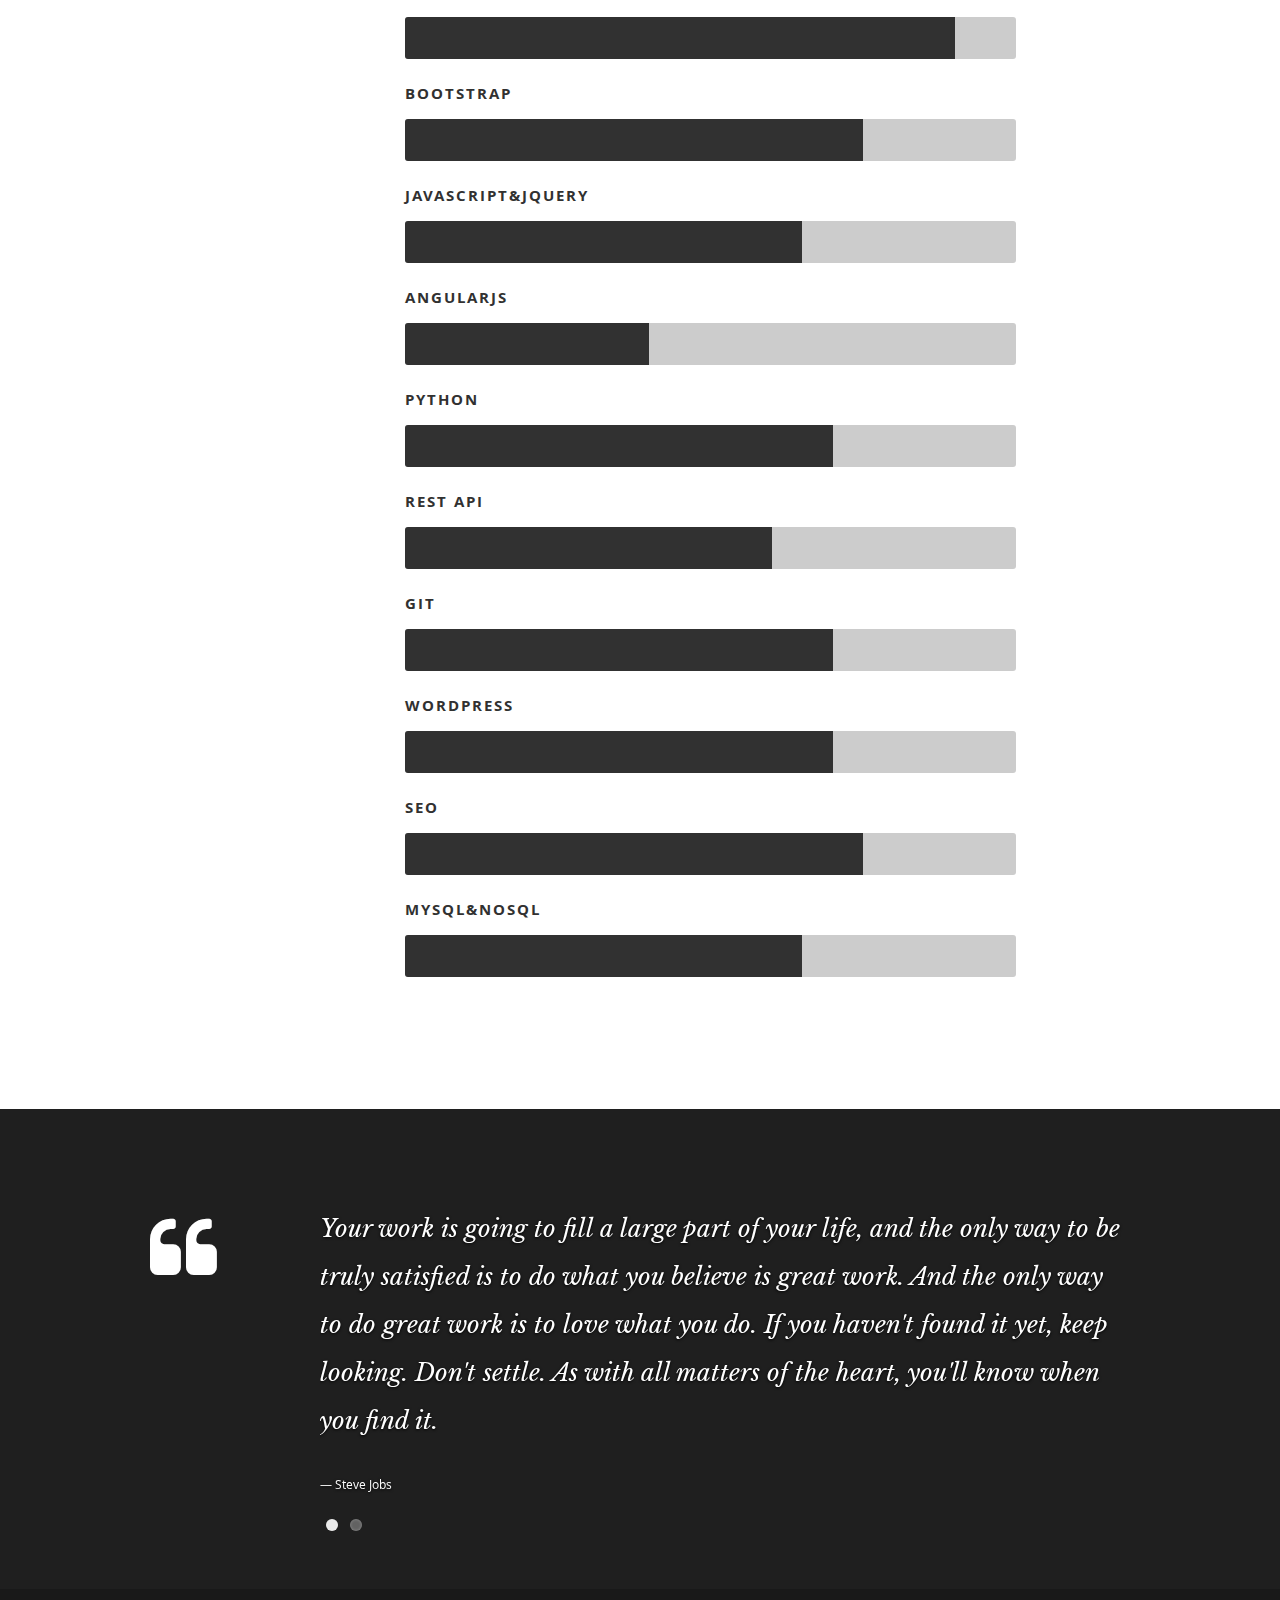
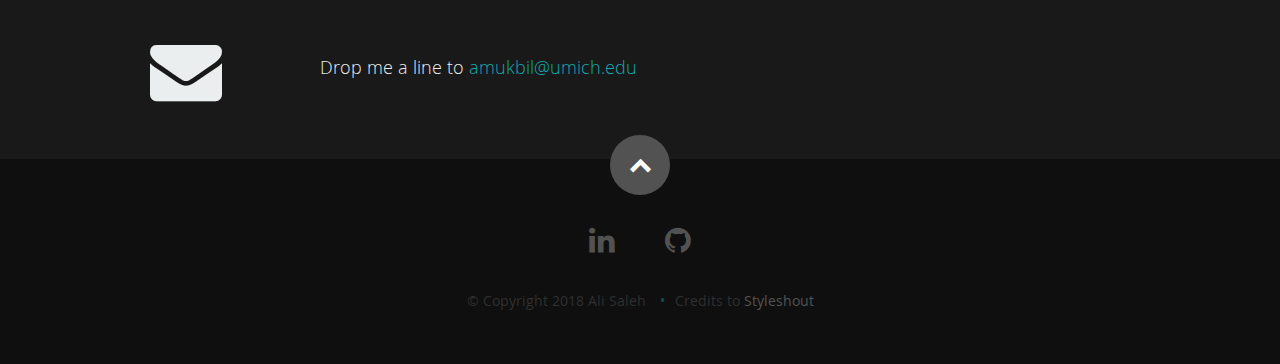
==== commit 8b976631: "portfolio done" ====
--- a/index.html
+++ b/index.html
@@ -138,11 +138,11 @@
                   <div class="item-wrap">
 
                      <a href="#modal-01" title="">
-                        <img alt="" src="images/portfolio/coffee.jpg">
+                        <img alt="" src="images/portfolio/culturalMind.png">
                         <div class="overlay">
                            <div class="portfolio-item-meta">
-          					      <h5>Coffee</h5>
-                              <p>Illustrration</p>
+          					      <h5>Cultural Mind</h5>
+                              <p>Full-stack</p>
           					   </div>
                         </div>
                         <div class="link-icon"><i class="icon-plus"></i></div>
@@ -155,11 +155,11 @@
                   <div class="item-wrap">
 
                      <a href="#modal-02" title="">
-                        <img alt="" src="images/portfolio/console.jpg">
+                        <img alt="" src="images/portfolio/storyofali.png">
                         <div class="overlay">
                            <div class="portfolio-item-meta">
-          					      <h5>Console</h5>
-                              <p>Web Development</p>
+          					      <h5>Story of Ali</h5>
+                              <p>WordPress</p>
           					   </div>
                         </div>
                         <div class="link-icon"><i class="icon-plus"></i></div>
@@ -172,11 +172,11 @@
                   <div class="item-wrap">
 
                      <a href="#modal-03" title="">
-                        <img alt="" src="images/portfolio/judah.jpg">
+                        <img alt="" src="images/portfolio/inStock.png">
                         <div class="overlay">
                            <div class="portfolio-item-meta">
-          					      <h5>Judah</h5>
-                              <p>Webdesign</p>
+          					      <h5>inStock</h5>
+                              <p>Chrome Extension</p>
           					   </div>
                         </div>
                         <div class="link-icon"><i class="icon-plus"></i></div>
@@ -189,11 +189,11 @@
                   <div class="item-wrap">
 
                      <a href="#modal-04" title="">
-                        <img alt="" src="images/portfolio/into-the-light.jpg">
+                        <img alt="" src="images/portfolio/alienInvasion.png">
                         <div class="overlay">
                            <div class="portfolio-item-meta">
-          					      <h5>Into The Light</h5>
-                              <p>Photography</p>
+          					      <h5>Alien Invasion</h5>
+                              <p>Game</p>
           					   </div>
                         </div>
                         <div class="link-icon"><i class="icon-plus"></i></div>
@@ -212,16 +212,19 @@
 
          <div id="modal-01" class="popup-modal mfp-hide">
 
-		      <img class="scale-with-grid" src="images/portfolio/modals/m-coffee.jpg" alt="" />
+		      <img class="scale-with-grid" src="images/portfolio/modals/m-culturalMind.png" alt="" />
 
 		      <div class="description-box">
-			      <h4>Coffee Cup</h4>
-			      <p>Proin gravida nibh vel velit auctor aliquet. Aenean sollicitudin, lorem quis bibendum auctor, nisi elit consequat ipsum, nec sagittis sem nibh id elit.</p>
-               <span class="categories"><i class="fa fa-tag"></i>Branding, Webdesign</span>
+			      <h4>Cultural Mind</h4>
+			      <p>Cultural mind is a site that was created to spread knowledge about cultures around the world.
+            Every country has unrevealed secrets, and untold stories, and the site was built with this in mind.
+            We wanted to help tell these stories.
+            Users can learn about various cultural aspects of a country, and can even contribute themselves.</p>
+               <!-- <span class="categories"><i class="fa fa-tag"></i>Branding, Webdesign</span> -->
 		      </div>
 
             <div class="link-box">
-               <a href="http://www.behance.net">Details</a>
+               <a href="https://eecs493.herokuapp.com/" target="_blank">Site</a>
 		         <a class="popup-modal-dismiss">Close</a>
             </div>
 
@@ -229,16 +232,16 @@
 
          <div id="modal-02" class="popup-modal mfp-hide">
 
-		      <img class="scale-with-grid" src="images/portfolio/modals/m-console.jpg" alt="" />
+		      <img class="scale-with-grid" src="images/portfolio/modals/m-storyofali.png" alt="" />
 
 		      <div class="description-box">
-			      <h4>Console</h4>
-			      <p>Proin gravida nibh vel velit auctor aliquet. Aenean sollicitudin, lorem quis bibendum auctor, nisi elit consequat ipsum, nec sagittis sem nibh id elit.</p>
-               <span class="categories"><i class="fa fa-tag"></i>Branding, Web Development</span>
+			      <h4>Story of Ali</h4>
+			      <p>A WordPress travel site to showcase my travel photography</p>
+               <!-- <span class="categories"><i class="fa fa-tag"></i>Branding, Web Development</span> -->
 		      </div>
 
             <div class="link-box">
-               <a href="http://www.behance.net">Details</a>
+               <a href="https://storyofali.com/" target="_blank">Site</a>
 		         <a class="popup-modal-dismiss">Close</a>
             </div>
 
@@ -246,16 +249,16 @@
 
          <div id="modal-03" class="popup-modal mfp-hide">
 
-		      <img class="scale-with-grid" src="images/portfolio/modals/m-judah.jpg" alt="" />
+		      <img class="scale-with-grid" src="images/portfolio/modals/m-inStock.png" alt="" />
 
 		      <div class="description-box">
-			      <h4>Judah</h4>
-			      <p>Proin gravida nibh vel velit auctor aliquet. Aenean sollicitudin, lorem quis bibendum auctor, nisi elit consequat ipsum, nec sagittis sem nibh id elit.</p>
-               <span class="categories"><i class="fa fa-tag"></i>Branding</span>
+			      <h4>inStock</h4>
+			      <p>A Chrome extension to help shoppers conveniently find Amazon products in nearby stores</p>
+               <!-- <span class="categories"><i class="fa fa-tag"></i>Branding</span> -->
 		      </div>
 
             <div class="link-box">
-               <a href="http://www.behance.net">Details</a>
+               <a href="https://github.com/alimsaleh/inStock" target="_blank">Code</a>
 		         <a class="popup-modal-dismiss">Close</a>
             </div>
 
@@ -263,16 +266,16 @@
 
          <div id="modal-04" class="popup-modal mfp-hide">
 
-		      <img class="scale-with-grid" src="images/portfolio/modals/m-intothelight.jpg" alt="" />
+		      <img class="scale-with-grid" src="images/portfolio/modals/m-alienInvasion.png" alt="" />
 
 		      <div class="description-box">
-			      <h4>Into the Light</h4>
-			      <p>Proin gravida nibh vel velit auctor aliquet. Aenean sollicitudin, lorem quis bibendum auctor, nisi elit consequat ipsum, nec sagittis sem nibh id elit.</p>
-               <span class="categories"><i class="fa fa-tag"></i>Photography</span>
+			      <h4>Alien Invasion</h4>
+			      <p>A web browser game where players prevent falling aliens from landing</p>
+               <!-- <span class="categories"><i class="fa fa-tag"></i>Photography</span> -->
 		      </div>
 
             <div class="link-box">
-               <a href="http://www.behance.net">Details</a>
+               <!-- <a href="#">Details</a> -->
 		         <a class="popup-modal-dismiss">Close</a>
             </div>
 
@@ -516,7 +519,7 @@
 
             <ul class="copyright">
                <li>&copy; Copyright 2018 Ali Saleh</li>
-               <li>Credits to <a title="Styleshout" href="http://www.styleshout.com/">Styleshout</a></li>
+               <li id="styleshout-credits">Credits to <a title="Styleshout" href="http://www.styleshout.com/">Styleshout</a></li>
             </ul>
 
          </div>
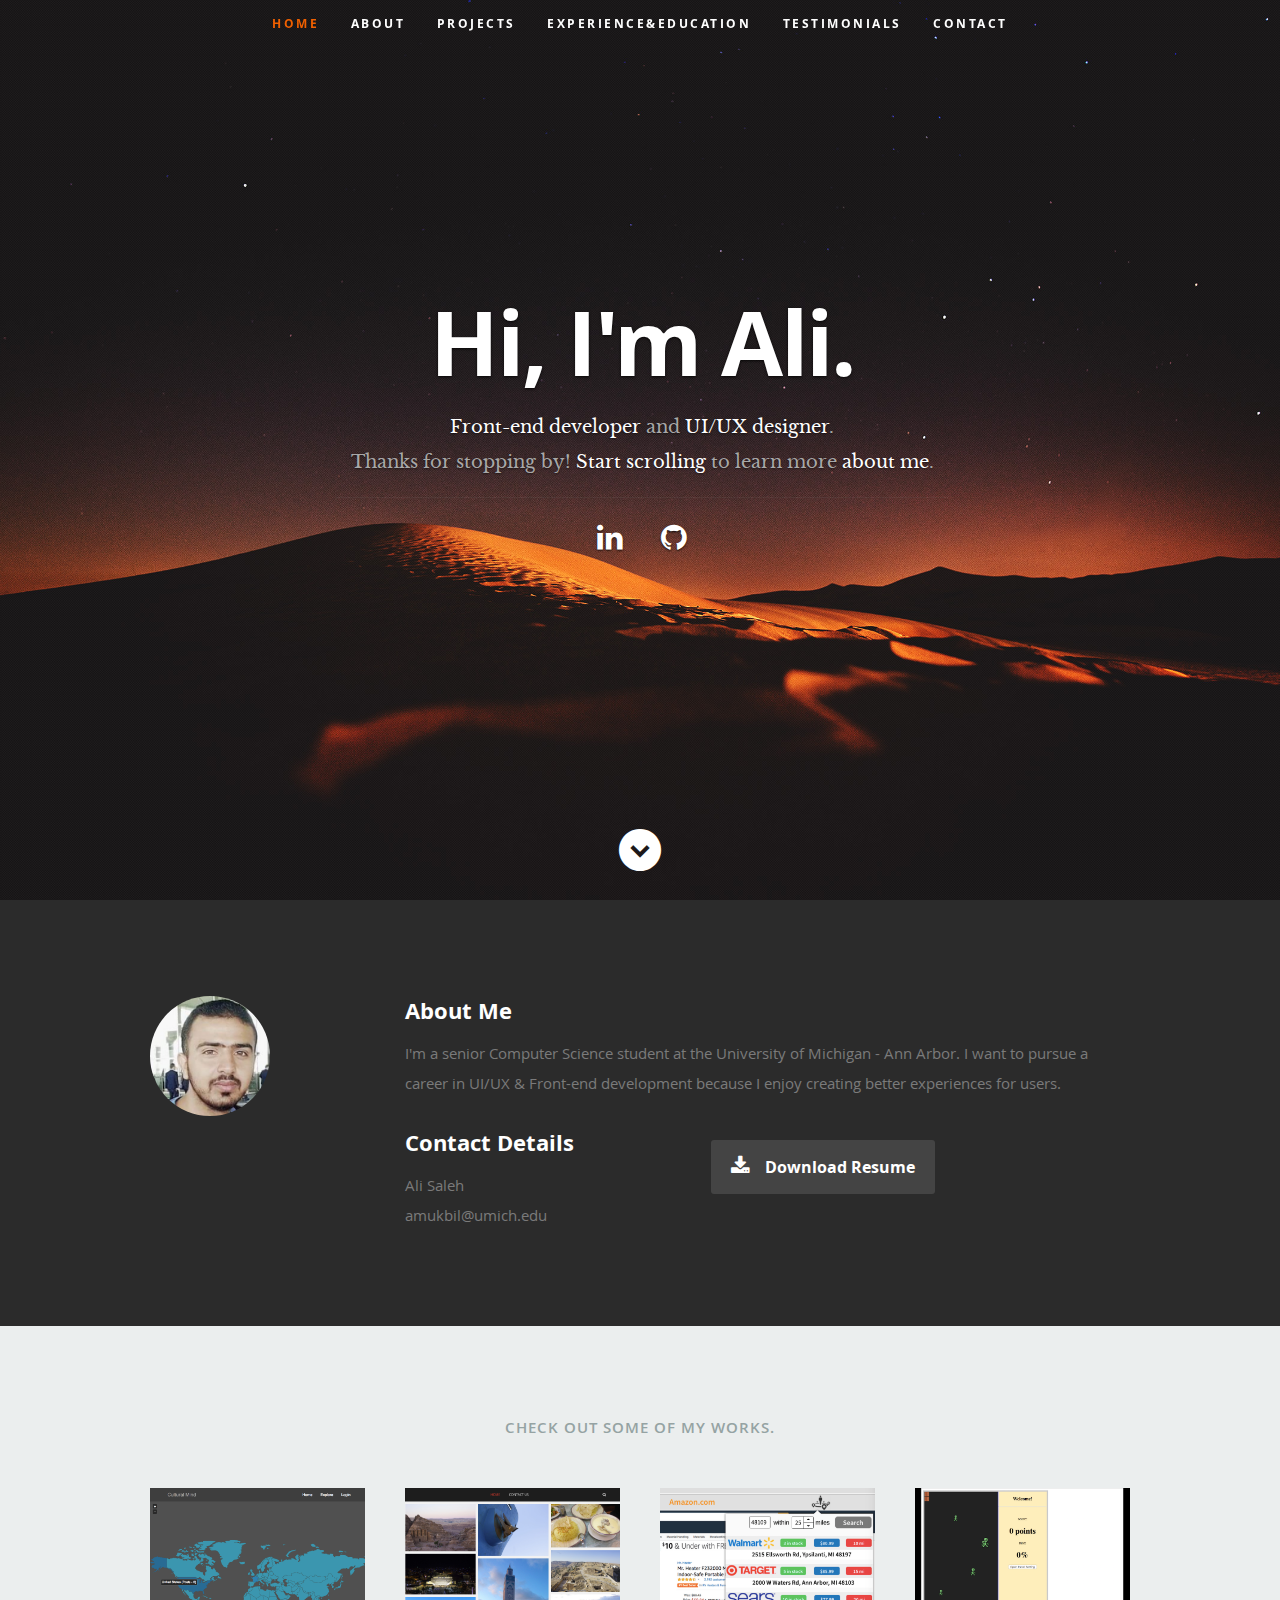
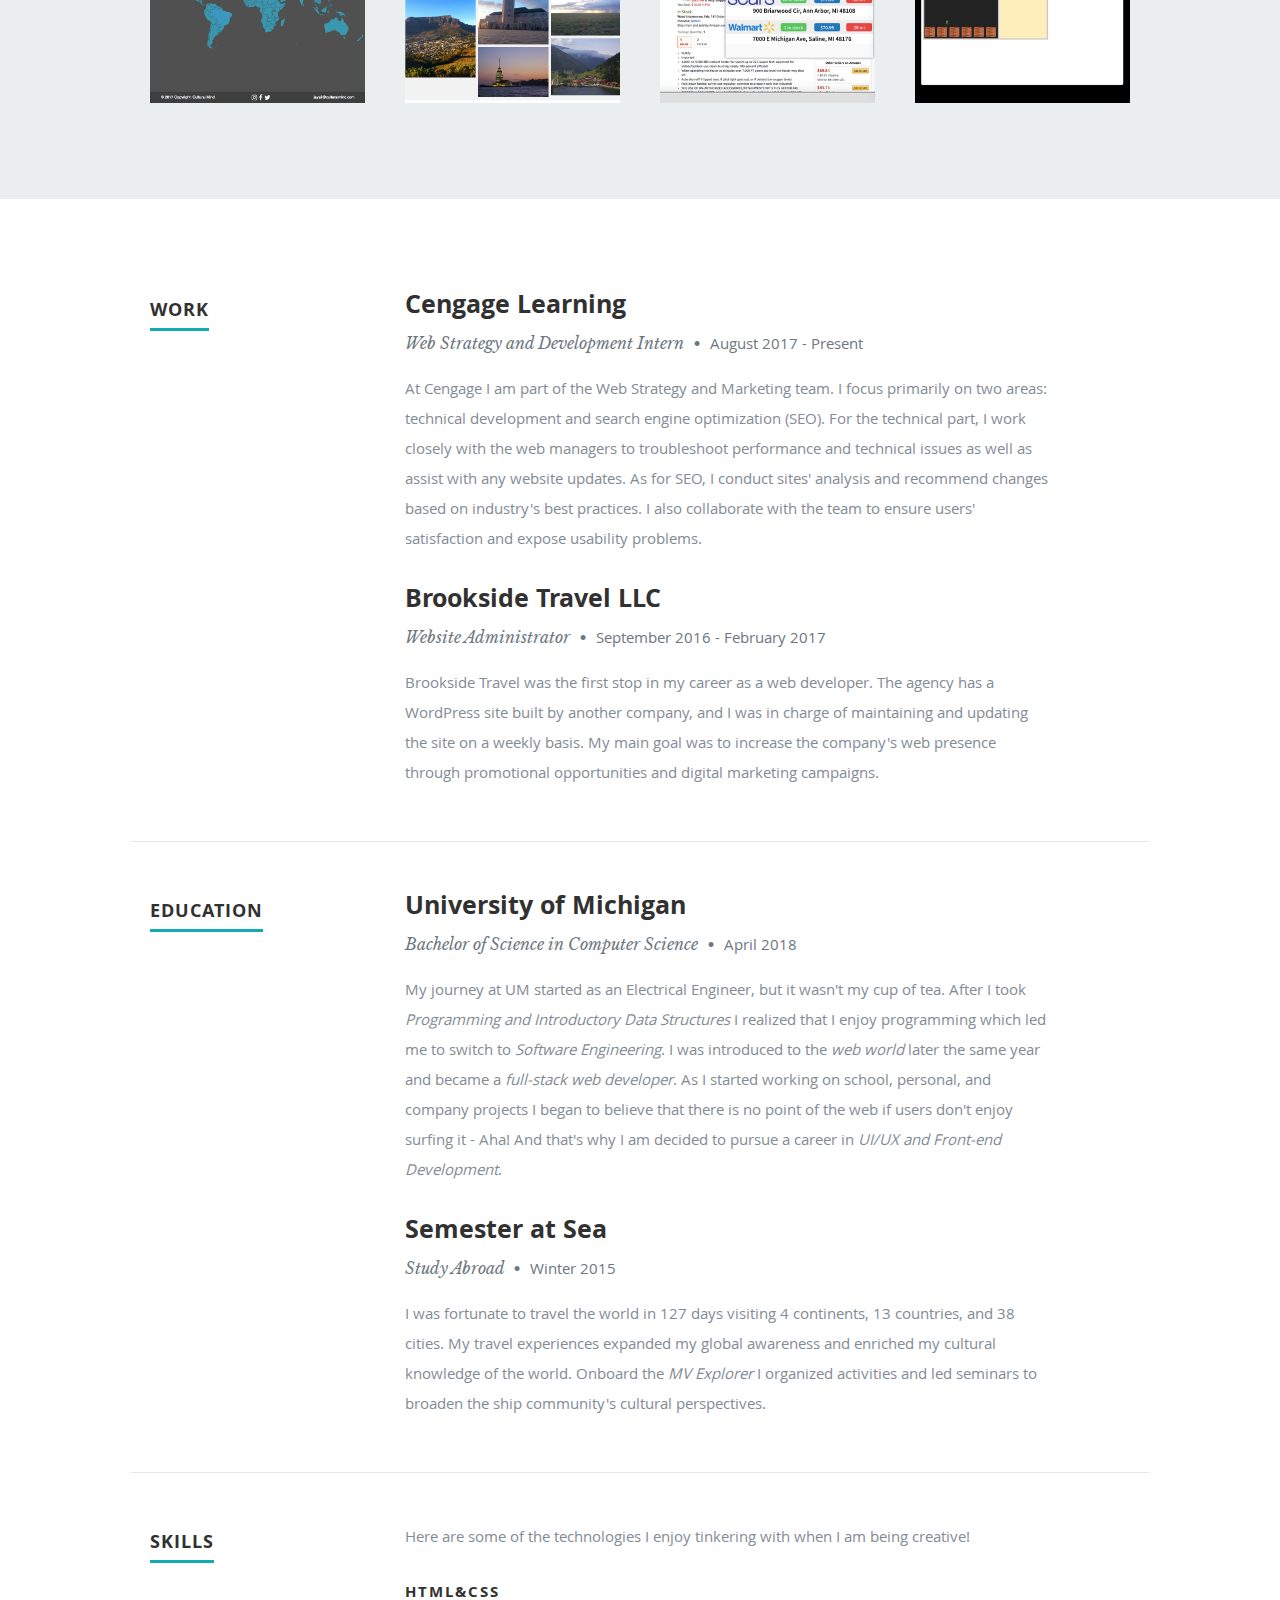
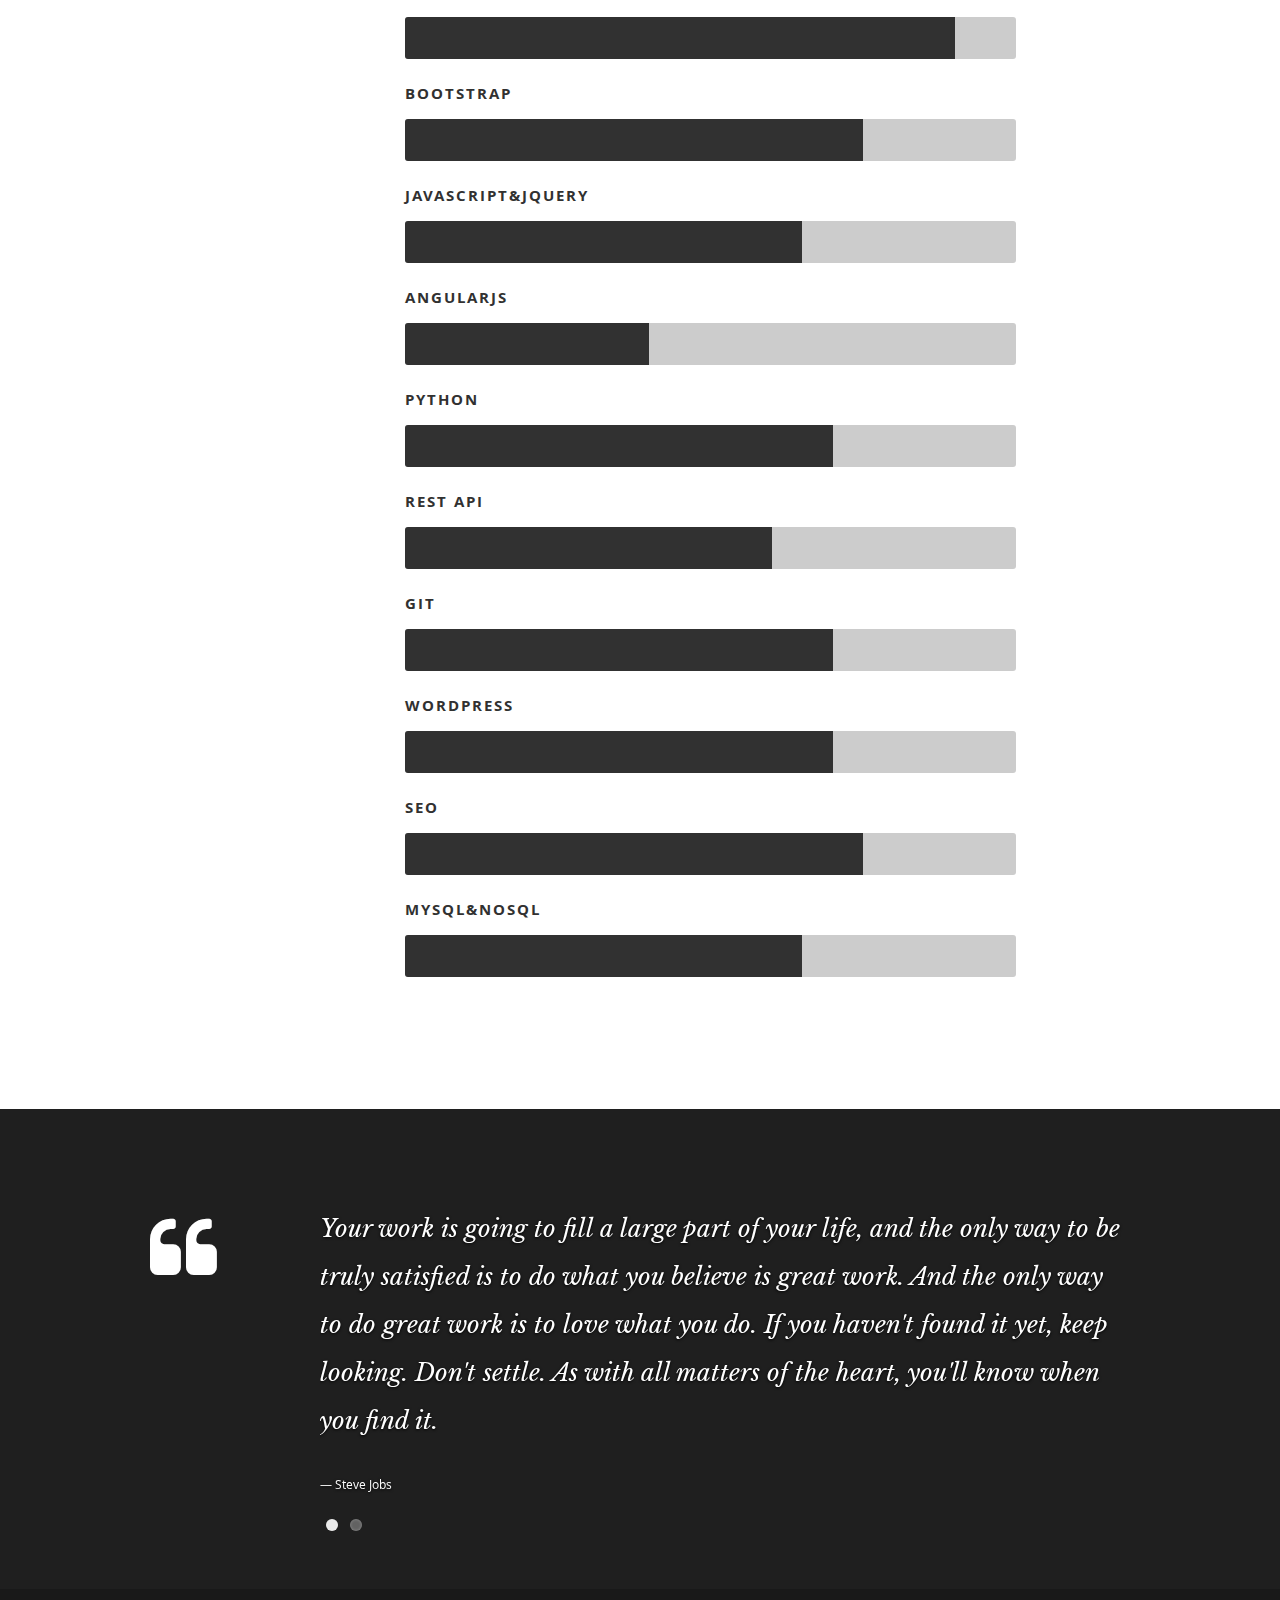
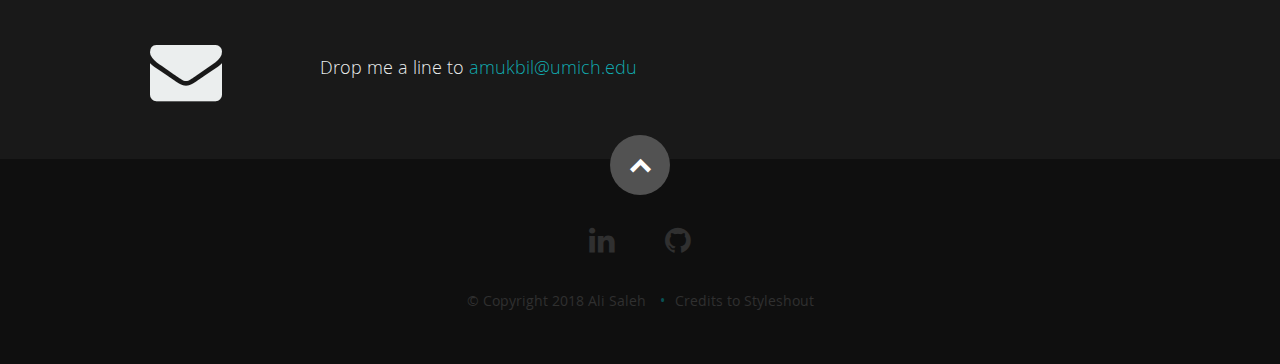
==== commit 8afa8eef: "logo added" ====
--- a/index.html
+++ b/index.html
@@ -28,7 +28,7 @@
 
    <!-- Favicons
 	================================================== -->
-	<link rel="shortcut icon" href="favicon.png" >
+	<link rel="shortcut icon" href="logo.png" >
 
 </head>
 
--- a/css/layout.css
+++ b/css/layout.css
@@ -989,7 +989,7 @@
    position: relative;
 }
 
-footer a, footer a:visited { color: #525252; }
+footer a, footer a:visited { color: #303030; }
 footer a:hover, footer a:focus { color: #fff; }
 
 /* copyright */
@@ -1007,6 +1007,7 @@
    display: inline;
 }
 footer .copyright li:before {
+    /*display: none;*/
     content: "\2022";
     padding-left: 10px;
     padding-right: 10px;
@@ -1031,7 +1032,10 @@
 }
 
 footer .social-links li:first-child { margin-left: 0; }
-
+#styleshout-credits {
+  /*position: absolute;
+  right: -125px;*/
+}
 /* Go To Top Button */
 #go-top {
 	position: absolute;
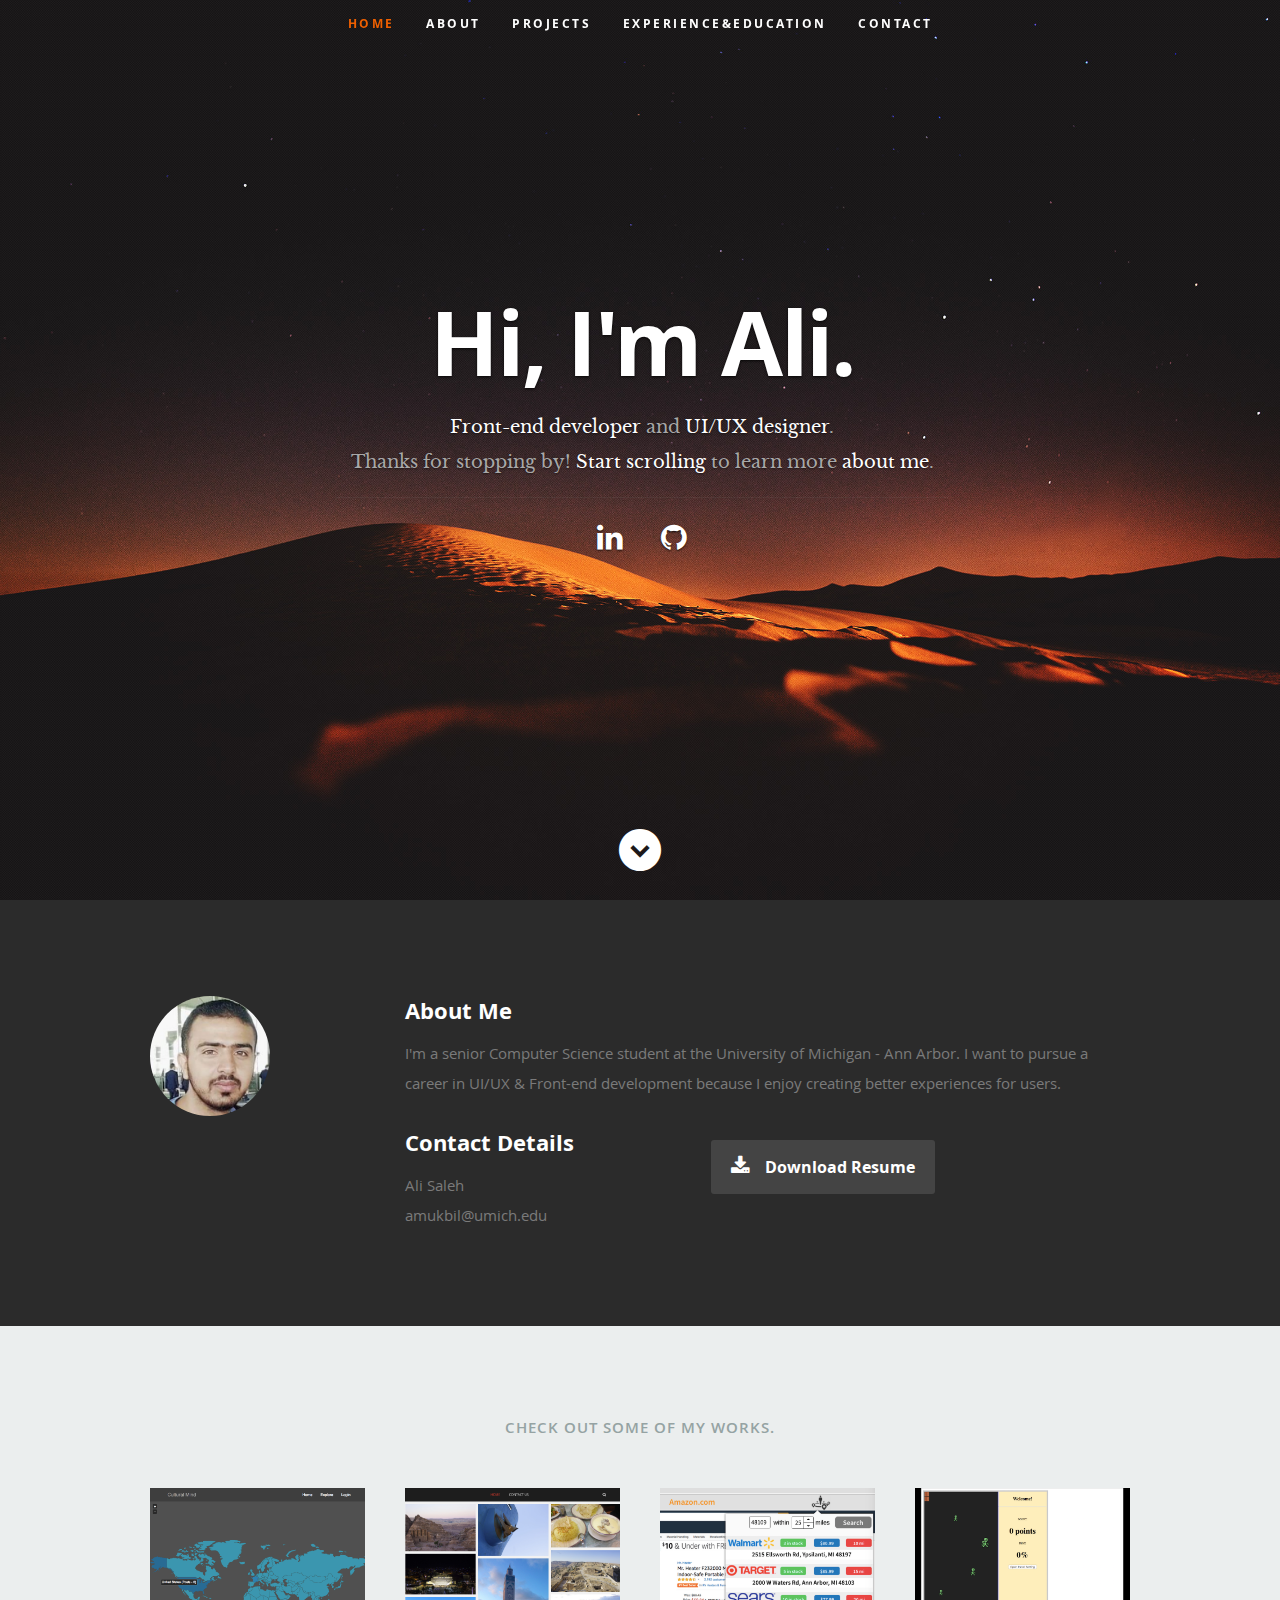
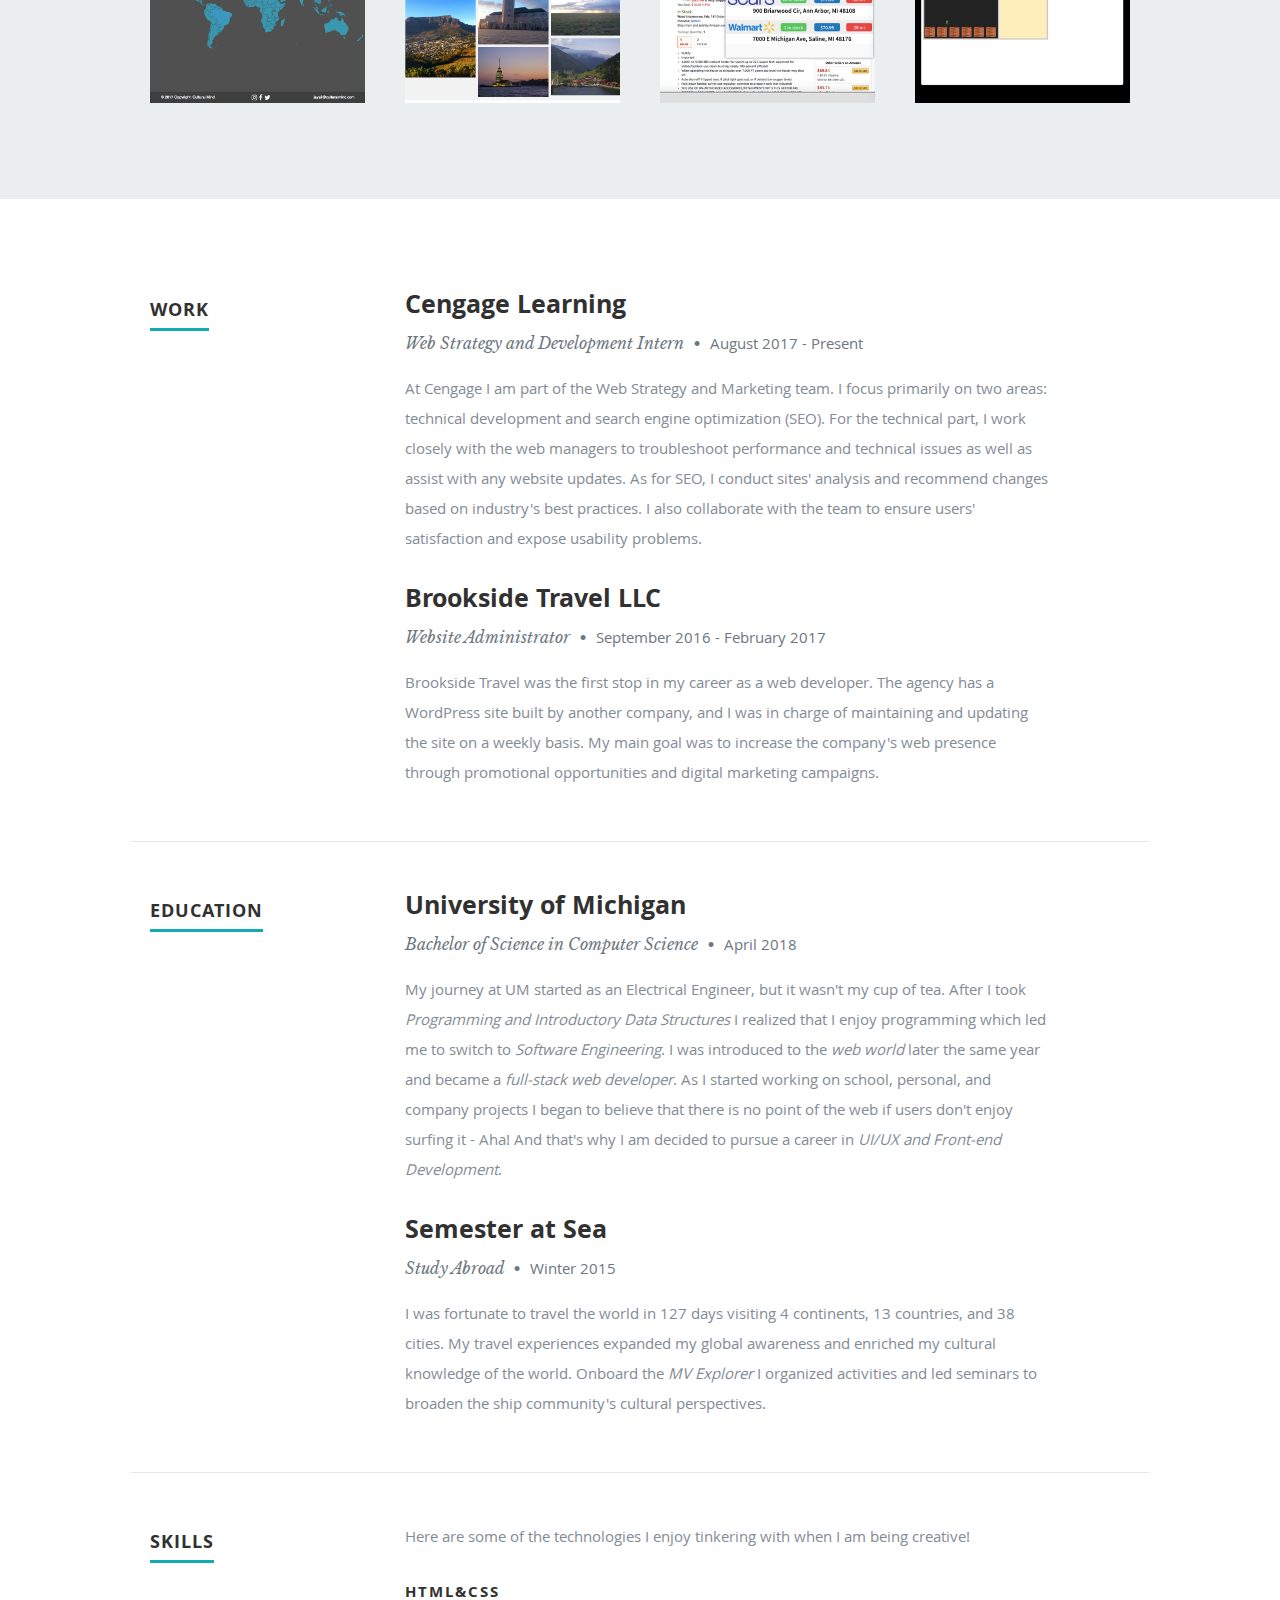
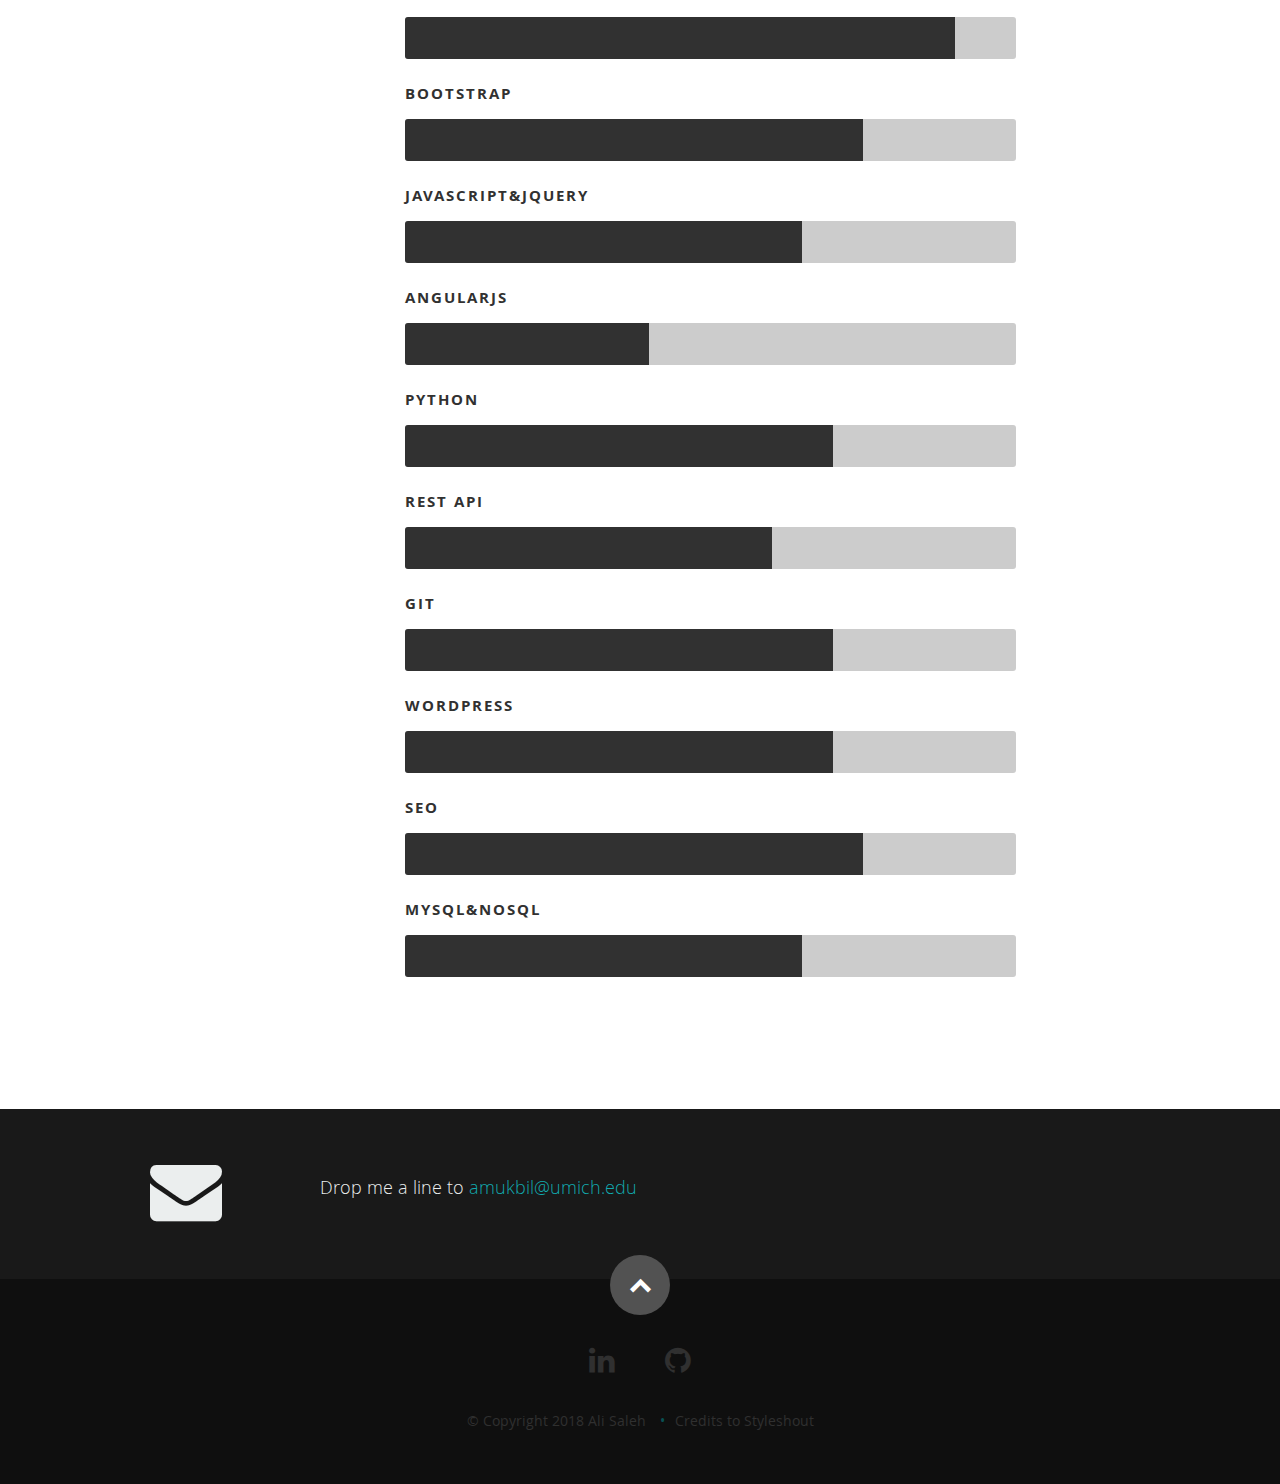
==== commit fede223d: "removed testimonials" ====
--- a/index.html
+++ b/index.html
@@ -48,7 +48,7 @@
             <li><a class="smoothscroll" href="#about">About</a></li>
 	         <li><a class="smoothscroll" href="#portfolio">Projects</a></li>
             <li><a class="smoothscroll" href="#resume">Experience&amp;Education</a></li>
-            <li><a class="smoothscroll" href="#testimonials">Testimonials</a></li>
+            <!-- <li><a class="smoothscroll" href="#testimonials">Testimonials</a></li> -->
             <li><a class="smoothscroll" href="#contact">Contact</a></li>
          </ul> <!-- end #nav -->
 
@@ -428,59 +428,6 @@
 
    </section> <!-- Resume Section End-->
 
-   <!-- Testimonials Section
-   ================================================== -->
-   <section id="testimonials">
-
-      <div class="text-container">
-
-         <div class="row">
-
-            <div class="two columns header-col">
-
-               <h1><span>Client Testimonials</span></h1>
-
-            </div>
-
-            <div class="ten columns flex-container">
-
-               <div class="flexslider">
-
-                  <ul class="slides">
-
-                     <li>
-                        <blockquote>
-                           <p>Your work is going to fill a large part of your life, and the only way to be truly satisfied is
-                           to do what you believe is great work. And the only way to do great work is to love what you do.
-                           If you haven't found it yet, keep looking. Don't settle. As with all matters of the heart, you'll know when you find it.
-                           </p>
-                           <cite>Steve Jobs</cite>
-                        </blockquote>
-                     </li> <!-- slide ends -->
-
-                     <li>
-                        <blockquote>
-                           <p>This is Photoshop's version  of Lorem Ipsum. Proin gravida nibh vel velit auctor aliquet.
-                           Aenean sollicitudin, lorem quis bibendum auctor, nisi elit consequat ipsum, nec sagittis sem
-                           nibh id elit. Duis sed odio sit amet nibh vulputate cursus a sit amet mauris.
-                           </p>
-                           <cite>Mr. Adobe</cite>
-                        </blockquote>
-                     </li> <!-- slide ends -->
-
-                  </ul>
-
-               </div> <!-- div.flexslider ends -->
-
-            </div> <!-- div.flex-container ends -->
-
-         </div> <!-- row ends -->
-
-       </div>  <!-- text-container ends -->
-
-   </section> <!-- Testimonials Section End-->
-
-
    <!-- Contact Section
    ================================================== -->
    <section id="contact">
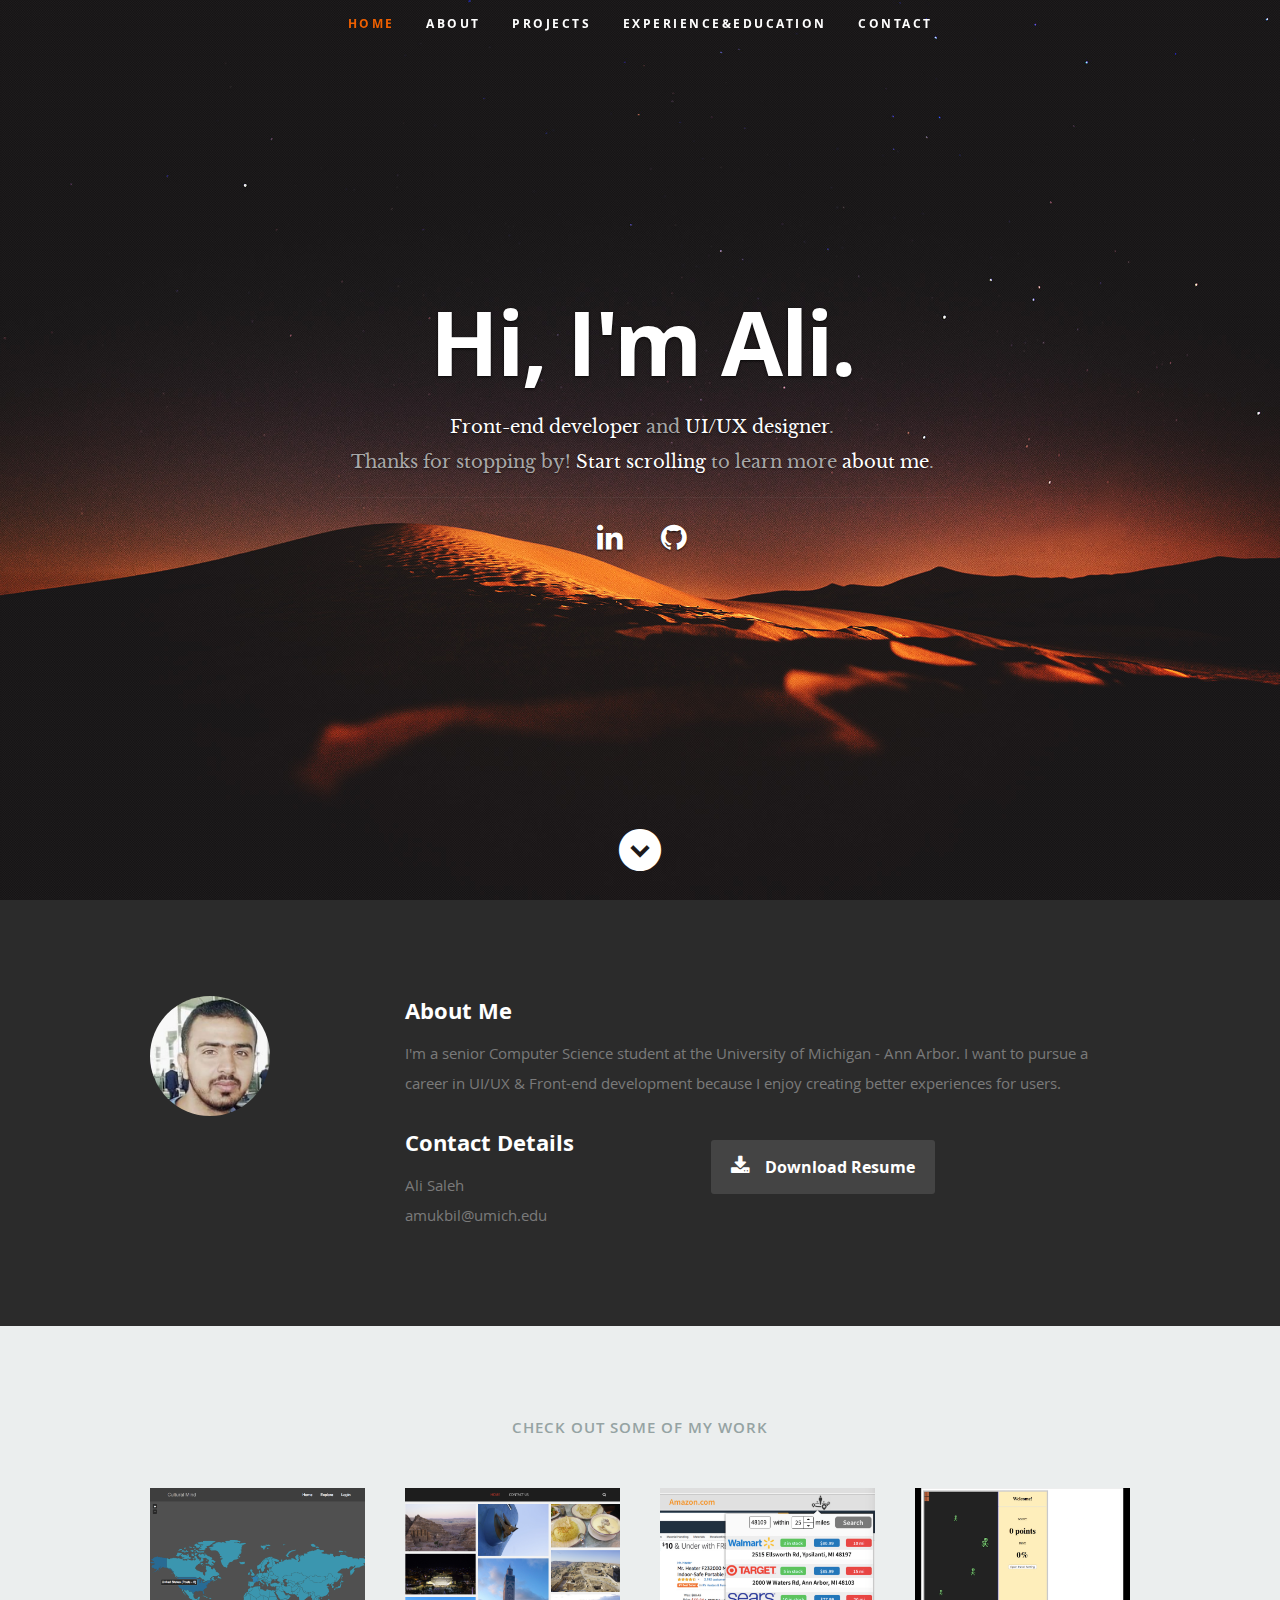
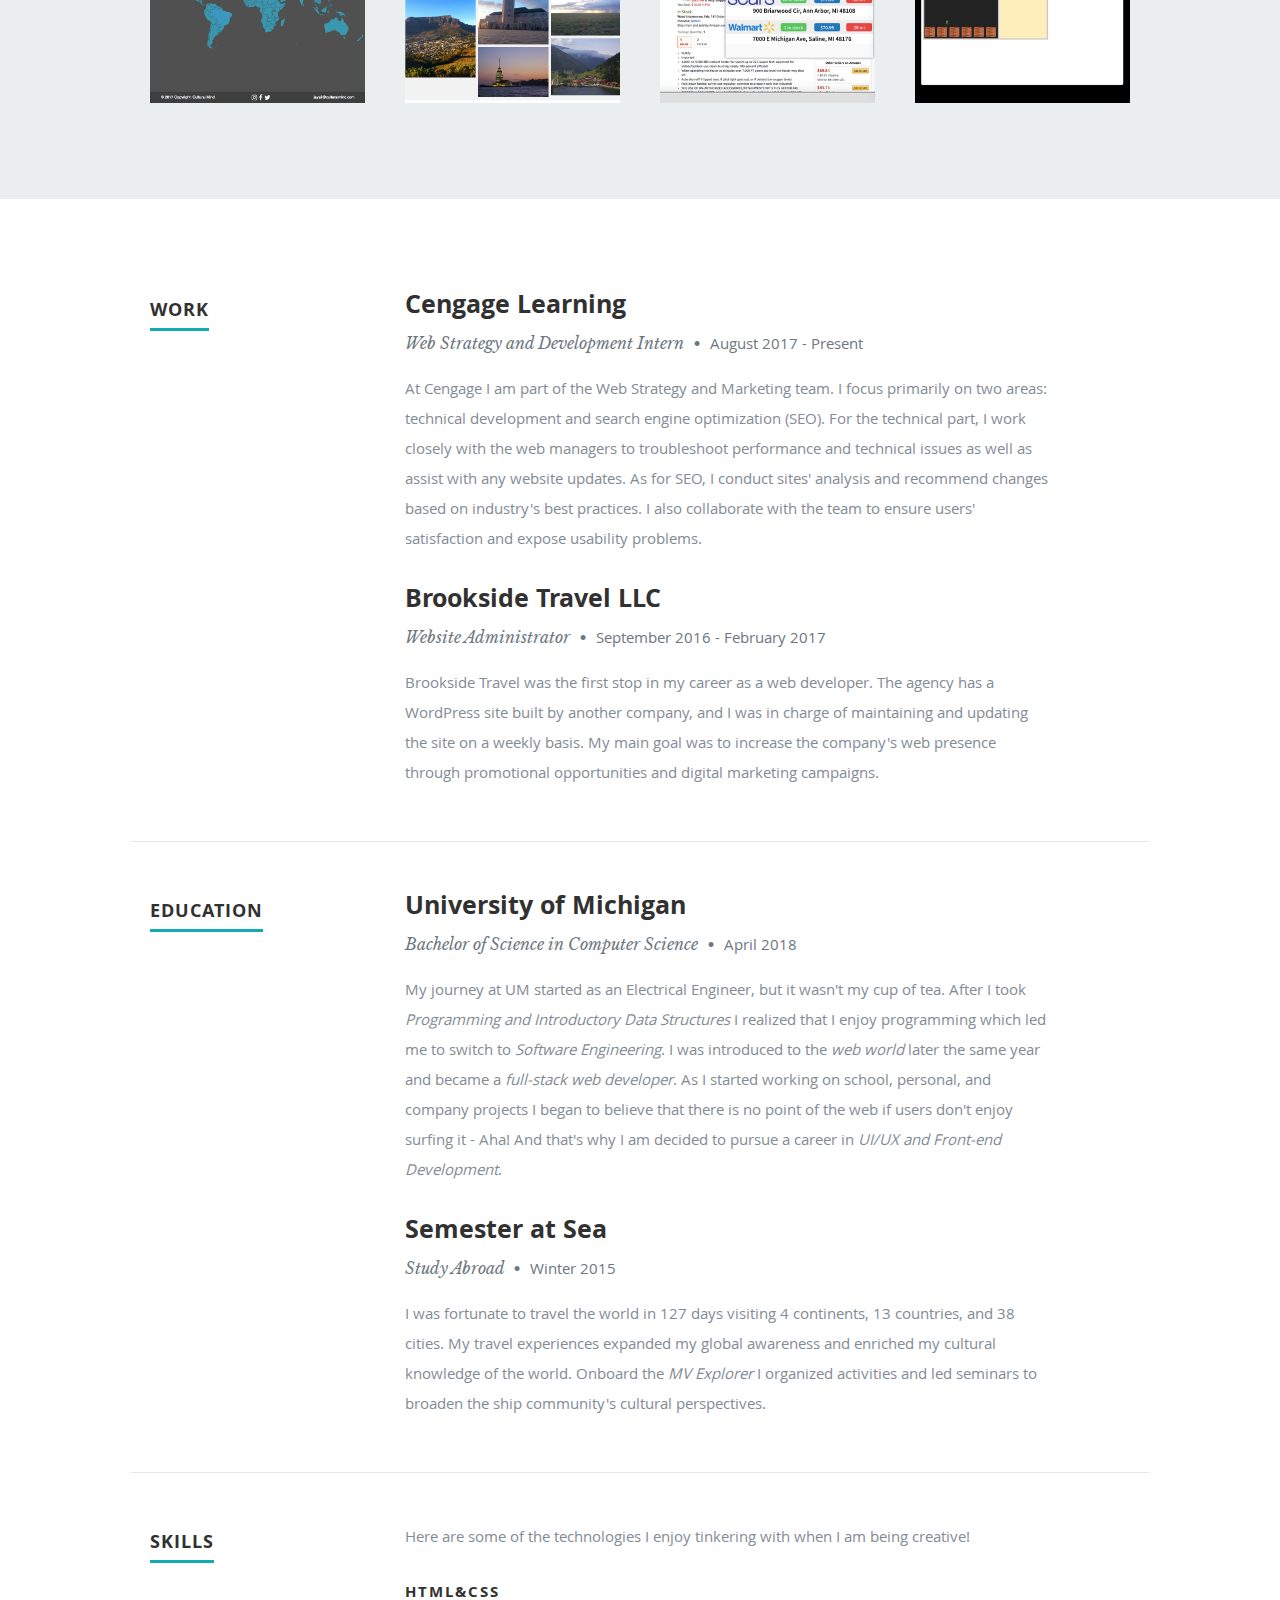
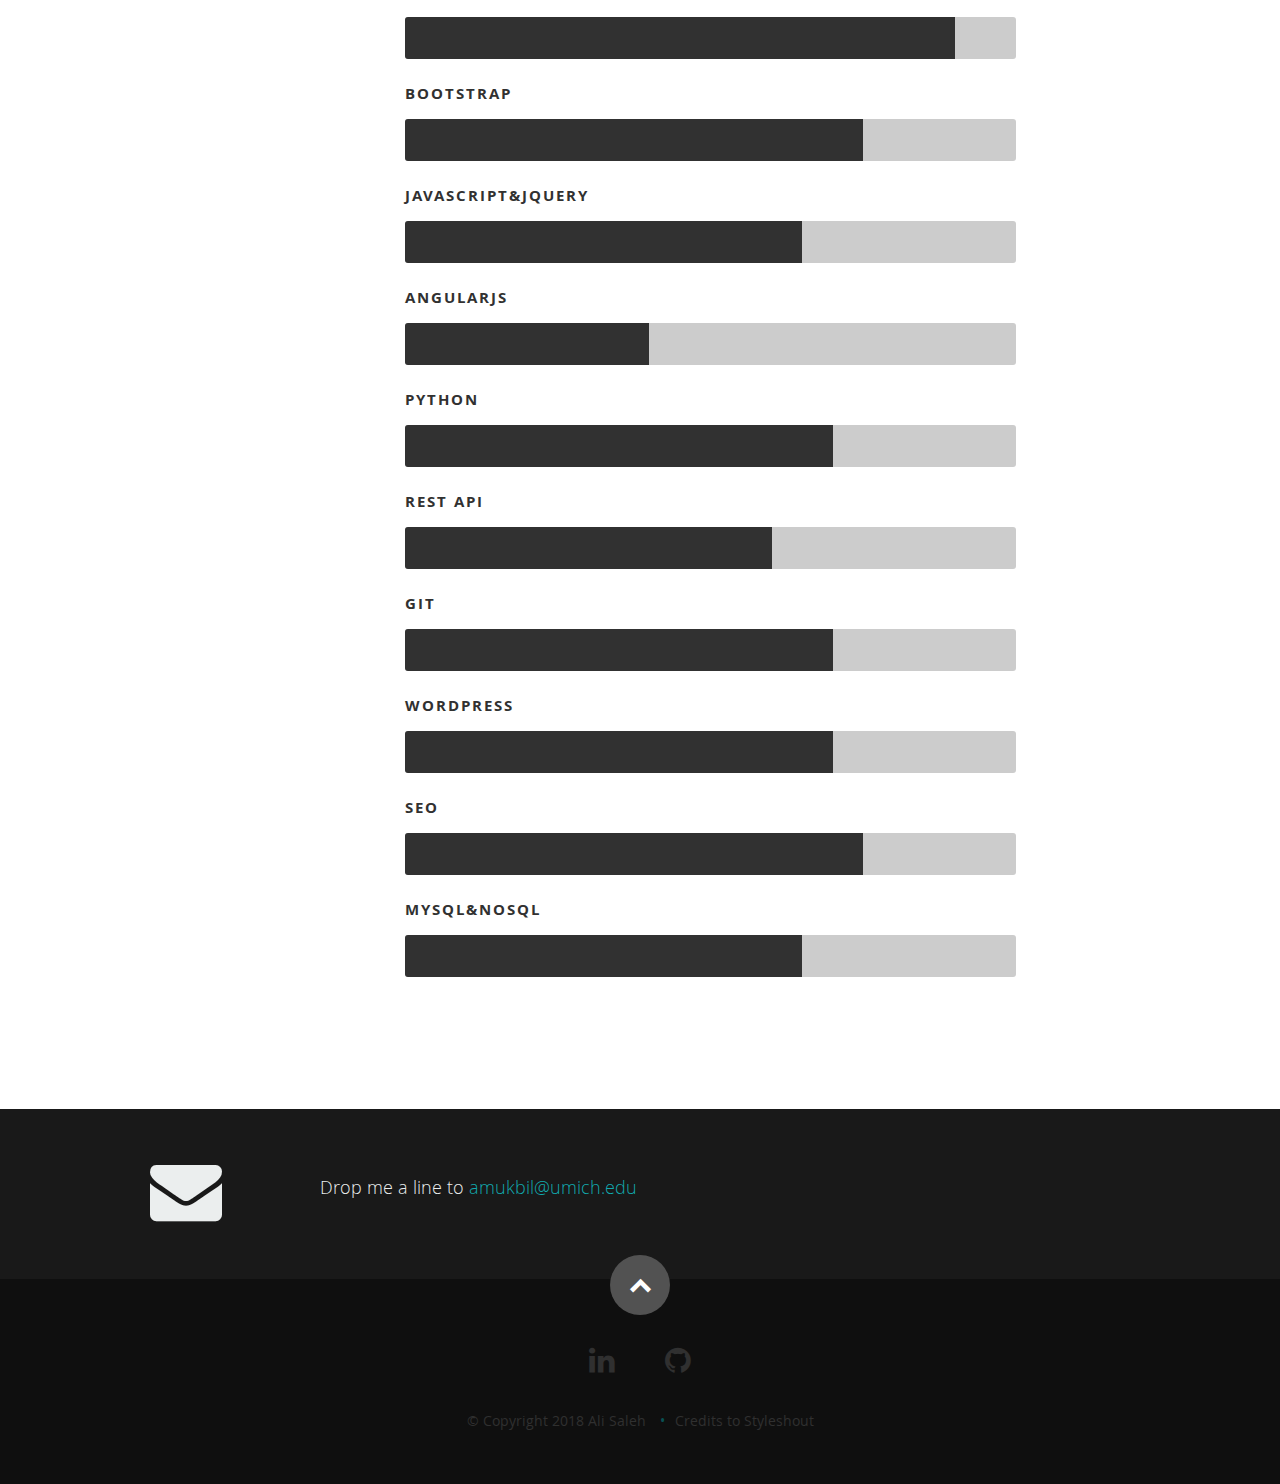
==== commit cee5eda4: "storyofali not longer active" ====
--- a/index.html
+++ b/index.html
@@ -129,7 +129,7 @@
 
          <div class="twelve columns collapsed">
 
-            <h1>Check Out Some of My Works.</h1>
+            <h1>Check Out Some of My Work</h1>
 
             <!-- portfolio-wrapper -->
             <div id="portfolio-wrapper" class="bgrid-quarters s-bgrid-thirds cf">
@@ -241,7 +241,7 @@
 		      </div>
 
             <div class="link-box">
-               <a href="https://storyofali.com/" target="_blank">Site</a>
+               <!-- <a href="https://storyofali.com/" target="_blank">Site</a> -->
 		         <a class="popup-modal-dismiss">Close</a>
             </div>
 
